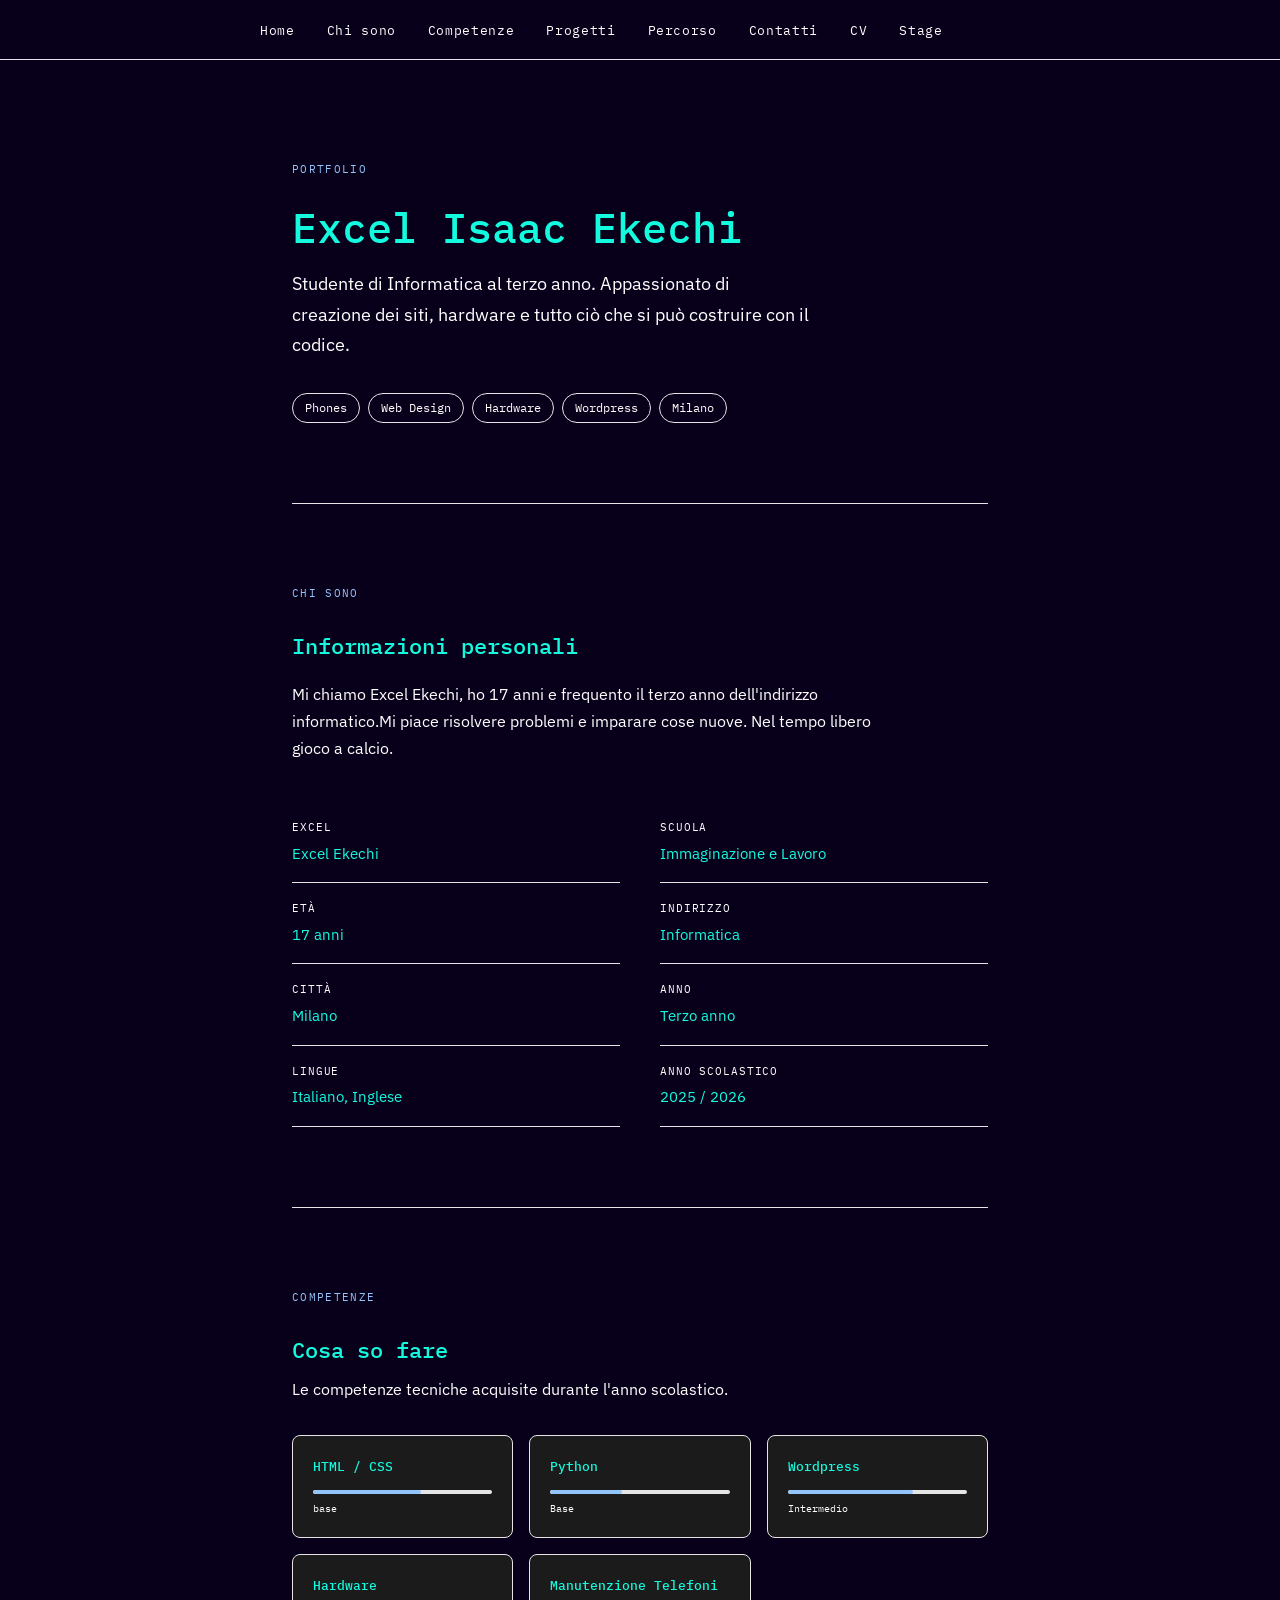
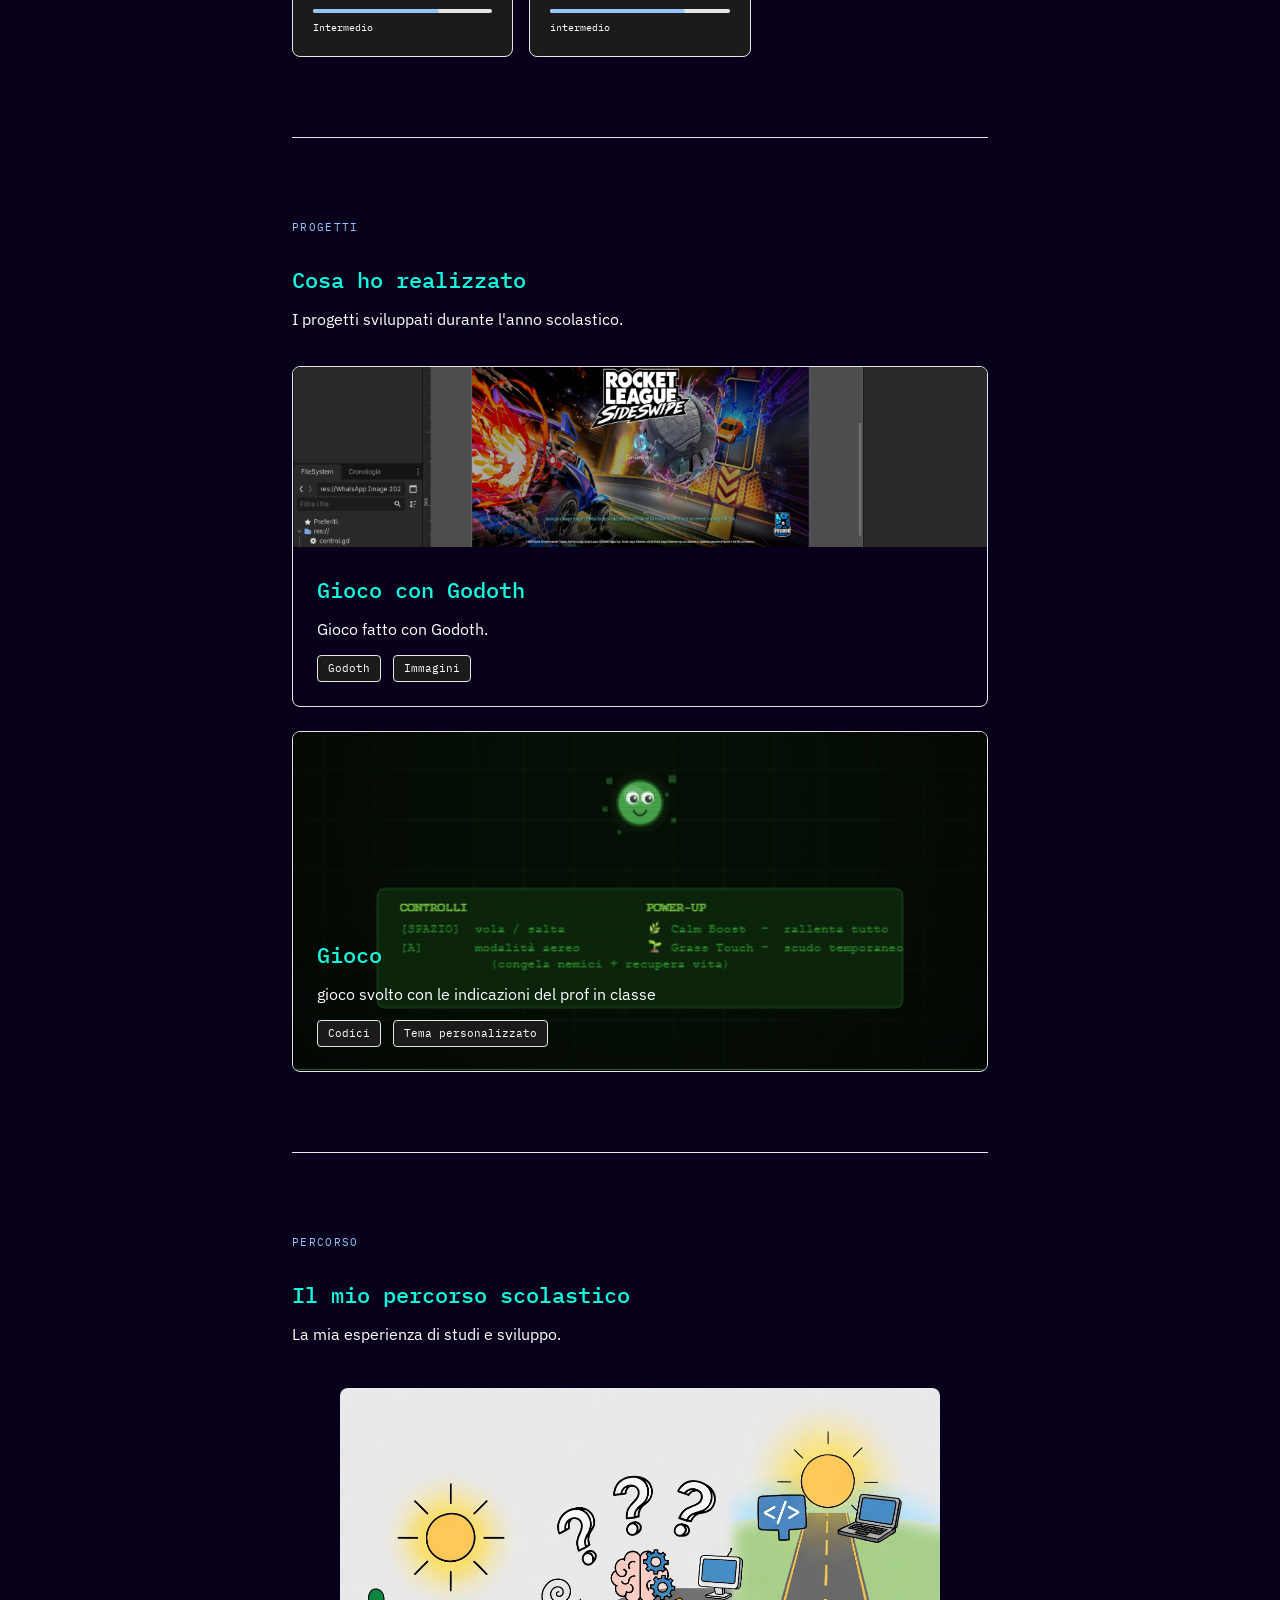
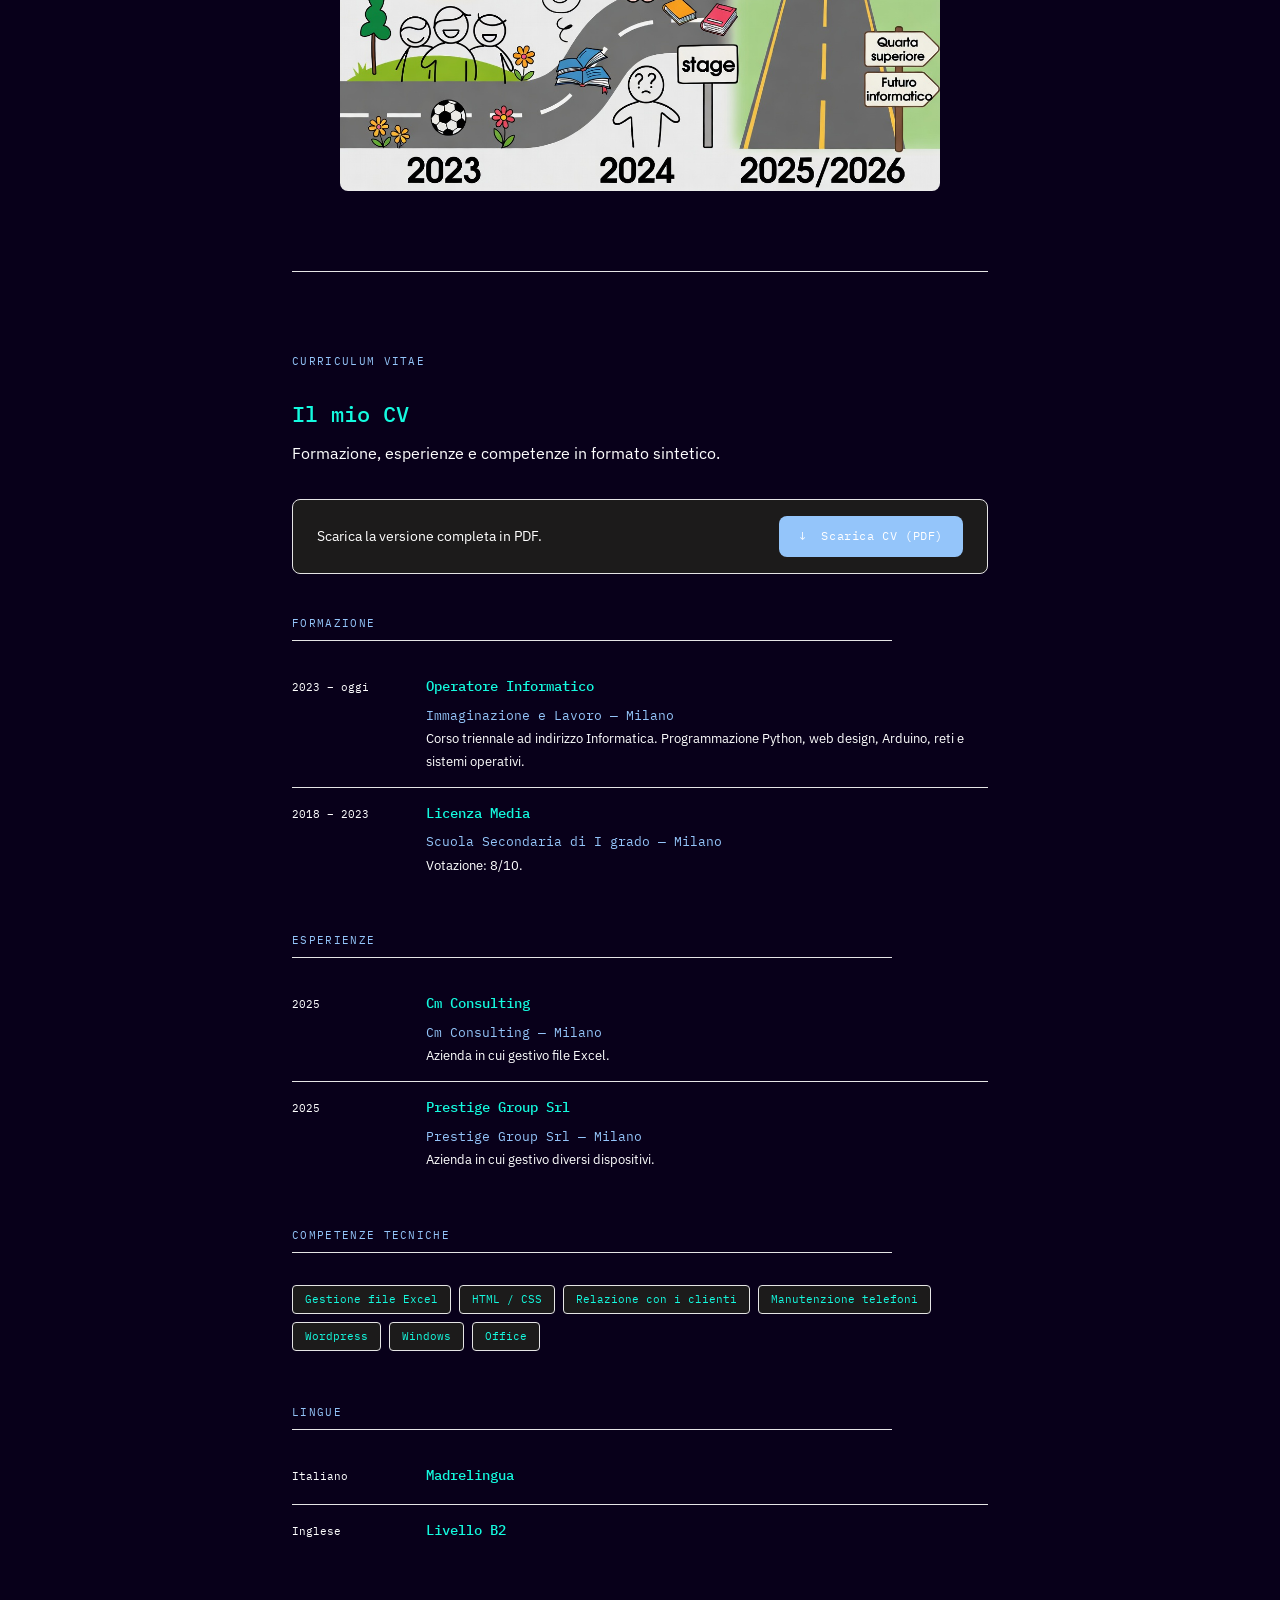
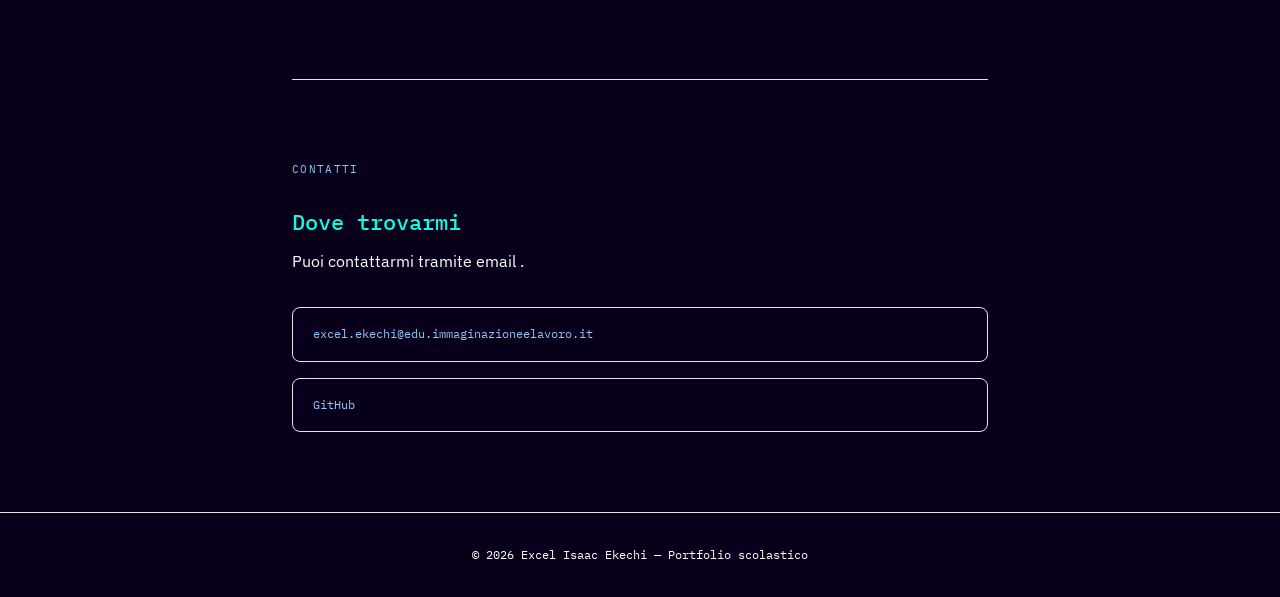
==== index.html @ 4c32dfd3 "." ====
<!DOCTYPE html>
<html lang="it">
<head>
  <meta charset="UTF-8" />
  <meta name="viewport" content="width=device-width, initial-scale=1.0"/>

  <!-- ✏️ MODIFICA: cambia il titolo con il tuo nome -->
  <title>Excel Isaac Ekechi — Portfolio</title>

  <link rel="preconnect" href="https://fonts.googleapis.com">
  <link href="https://fonts.googleapis.com/css2?family=IBM+Plex+Sans:wght@300;400;500&family=IBM+Plex+Mono:wght@400;500&display=swap" rel="stylesheet">
  <link rel="stylesheet" href="style.css">
</head>

<body>

  <!-- NAVIGAZIONE -->
  <nav>
    <ul>
      <!-- ✏️ puoi cambiare le voci del menu -->
      <li><a href="#hero">Home</a></li>
      <li><a href="#chi-sono">Chi sono</a></li>
      <li><a href="#competenze">Competenze</a></li>
      <li><a href="#progetti">Progetti</a></li>
      <li><a href="#percorso">Percorso</a></li>
      <li><a href="#contatti">Contatti</a></li>
      <li><a href="#cv">CV</a></li>
      <li><a href="./stage.html">Stage</a></li>
    </ul>
  </nav>

  <main>

    <!-- ==========================================
         HERO — presentazione iniziale
         ========================================== -->
    <section id="hero">
      <p class="etichetta">Portfolio</p>

      <!-- ✏️ MODIFICA: il tuo nome e cognome -->
      <h1>Excel Isaac Ekechi</h1>

      <!-- ✏️ MODIFICA: una frase breve su di te -->
      <p class="sottotitolo">
        Studente di Informatica al terzo anno. Appassionato di creazione dei siti,
        hardware e tutto ciò che si può costruire con il codice.
      </p>

      <!-- ✏️ MODIFICA: le parole chiave che ti descrivono -->
      <div class="tag-list">
        <span class="tag">Phones</span>
        <span class="tag">Web Design</span>
        <span class="tag">Hardware</span>
        <span class="tag">Wordpress</span>
        <span class="tag">Milano</span>
      </div>
    </section>

    <!-- ==========================================
         CHI SONO
         ========================================== -->
    <section id="chi-sono">
      <p class="etichetta">Chi sono</p>
      <h2>Informazioni personali</h2>

      <!-- ✏️ MODIFICA: scrivi qualcosa su di te -->
      <p style="margin-top: 16px;">
        Mi chiamo Excel Ekechi, ho 17 anni e frequento il terzo anno
        dell'indirizzo informatico.Mi piace risolvere problemi e 
        imparare cose nuove.
        Nel tempo libero gioco a calcio.
      </p>

      <div class="griglia-2col" style="margin-top: 40px;">
        <div>
          <!-- ✏️ MODIFICA: le tue informazioni -->
          <div class="info-riga">
            <span>Excel</span>
            <span>Excel Ekechi</span>
          </div>
          <div class="info-riga">
            <span>Età</span>
            <span>17 anni</span>
          </div>
          <div class="info-riga">
            <span>Città</span>
            <span>Milano</span>
          </div>
          <div class="info-riga">
            <span>Lingue</span>
            <span>Italiano, Inglese</span>
          </div>
        </div>
        <div>
          <div class="info-riga">
            <span>Scuola</span>
            <span>Immaginazione e Lavoro</span>
          </div>
          <div class="info-riga">
            <span>Indirizzo</span>
            <span>Informatica</span>
          </div>
          <div class="info-riga">
            <span>Anno</span>
            <span>Terzo anno</span>
          </div>
          <div class="info-riga">
            <span>Anno scolastico</span>
            <span>2025 / 2026</span>
          </div>
        </div>
      </div>
    </section>

    <!-- ==========================================
         COMPETENZE
         ========================================== -->
    <section id="competenze">
      <p class="etichetta">Competenze</p>
      <h2>Cosa so fare</h2>
      <p style="margin-top: 8px;">
        Le competenze tecniche acquisite durante l'anno scolastico.
      </p>

      <!-- ✏️ MODIFICA: le tue competenze e il livello (da 0% a 100%) -->
      <div class="competenze-griglia">

        <div class="competenza-card">
          <h3>HTML / CSS</h3>
          <div class="barra-contenitore">
            <div class="barra" style="width: 60%"></div>
          </div>
          <p class="livello-label">base</p>
        </div>

        <div class="competenza-card">
          <h3>Python</h3>
          <div class="barra-contenitore">
            <div class="barra" style="width: 40%"></div>
          </div>
          <p class="livello-label">Base</p>
        </div>

        <div class="competenza-card">
          <h3>Wordpress</h3>
          <div class="barra-contenitore">
            <div class="barra" style="width: 70%"></div>
          </div>
          <p class="livello-label">Intermedio</p>
        </div>

        <div class="competenza-card">
          <h3>Hardware</h3>
          <div class="barra-contenitore">
            <div class="barra" style="width: 70%"></div>
          </div>
          <p class="livello-label">Intermedio</p>
        </div>

        <div class="competenza-card">
          <h3>Manutenzione Telefoni</h3>
          <div class="barra-contenitore">
            <div class="barra" style="width: 75%"></div>
          </div>
          <p class="livello-label">intermedio</p>
        </div>

        <!-- ✏️ aggiungi altre competenze copiando il blocco sopra -->

      </div>
    </section>

    <!-- ==========================================
         PROGETTI
         ========================================== -->
    <section id="progetti">
      <p class="etichetta">Progetti</p>
      <h2>Cosa ho realizzato</h2>
      <p style="margin-top: 8px;">
        I progetti sviluppati durante l'anno scolastico.
      </p>

      <div class="progetti-lista">

        <!-- PROGETTO 1 — ✏️ MODIFICA con il tuo progetto -->
        <div class="progetto-card">
          <div class="progetto-immagine">
             
                 <img src="img/Screenshot 2026-05-05 091919.png" alt="Nome progetto" style="width:100%;height:100%;object-fit:cover;">
            
          
          </div>
          <div class="progetto-corpo">
            <h2>Gioco con Godoth</h2>
            <p style="margin-top: 8px;">
              Gioco fatto con Godoth.
            </p>
            <div class="progetto-meta">
              <!-- ✏️ aggiungi i linguaggi / strumenti usati -->
              <span class="badge">Godoth</span>
              <span class="badge">Immagini</span>
            </div>
            <!-- ✏️ se hai un link al progetto, inseriscilo qui -->
            <!-- <a href="#" class="progetto-link">→ Vedi il progetto</a> -->
          </div>
        </div>

        <!-- PROGETTO 2 — ✏️ MODIFICA con il tuo progetto -->
        <div class="progetto-card">
          <div class="progetto-immagine"><img src="Screenshot 2026-06-09 232648.png" alt="">
          
          
          </div>
          <div class="progetto-corpo">
            <h2>Gioco</h2>
            <p style="margin-top: 8px;">
              gioco svolto con le indicazioni del prof in classe
            </p>
            <div class="progetto-meta">
              <span class="badge">Codici</span>
              <span class="badge">Tema personalizzato</span>
            </div>
          </div>
        </div> 

        <!-- ✏️ copia un blocco qui sopra per aggiungere altri progetti -->

      </div>
    </section>

    <!-- ==========================================
         PERCORSO SCOLASTICO
         ========================================== -->
    <section id="percorso">
      <p class="etichetta">Percorso</p>
      <h2>Il mio percorso scolastico</h2>
      <p style="margin-top: 8px;">
        La mia esperienza di studi e sviluppo.
      </p>

      <div class="percorso-contenitore" style="margin-top: 40px;">
        <!-- ✏️ MODIFICA: inserisci qui l'immagine del tuo percorso -->
        <img src="gsbWp.jpg" alt="Percorso scolastico" style="width: 100%; max-width: 600px; border-radius: 8px; margin: 0 auto; display: block;">
      </div>
    </section>

    <!-- ==========================================
         CV
         ========================================== -->
    <section id="cv">
      <p class="etichetta">Curriculum Vitae</p>
      <h2>Il mio CV</h2>
      <p style="margin-top: 8px;">
        Formazione, esperienze e competenze in formato sintetico.
      </p>

      <!-- BOTTONE DOWNLOAD PDF -->
      <div class="cv-download-bar">
        <p>Scarica la versione completa in PDF.</p>
        <!-- ✏️ MODIFICA: sostituisci "cv.pdf" con il nome del tuo file PDF -->
        <a href="doc/Copia di EXCEL ISAAC EKECHI - CV (2).pdf" download="Excel Isaac Ekechi_CV.pdf" class="btn-scarica">
          ↓ &nbsp;Scarica CV (PDF)
        </a>
      </div>

      <!-- FORMAZIONE -->
      <div class="cv-blocco">
        <p class="cv-blocco-titolo">Formazione</p>

        <!-- ✏️ MODIFICA: il tuo percorso scolastico -->
        <div class="cv-riga">
          <span class="cv-periodo">2023 – oggi</span>
          <div class="cv-contenuto">
            <h3>Operatore Informatico</h3>
            <span class="cv-luogo">Immaginazione e Lavoro — Milano</span>
            <p>Corso triennale ad indirizzo Informatica. Programmazione Python,
               web design, Arduino, reti e sistemi operativi.</p>
          </div>
        </div>

        <div class="cv-riga">
          <span class="cv-periodo">2018 – 2023</span>
          <div class="cv-contenuto">
            <h3>Licenza Media</h3>
            <!-- ✏️ MODIFICA: la tua scuola media -->
            <span class="cv-luogo">Scuola Secondaria di I grado — Milano</span>
            <p>Votazione: 8/10.</p>
          </div>
        </div>

        <!-- ✏️ aggiungi altri blocchi copiando una cv-riga -->
      </div>

      <!-- ESPERIENZE -->
      <div class="cv-blocco">
        <p class="cv-blocco-titolo">Esperienze</p>

        <!-- ✏️ MODIFICA: aggiungi stage, lavori, volontariato, ecc. -->
        <div class="cv-riga">
          <span class="cv-periodo">2025</span>
          <div class="cv-contenuto">
            <h3>Cm Consulting</h3>
            <!-- ✏️ MODIFICA: azienda o contesto -->
            <span class="cv-luogo">Cm Consulting — Milano</span>
            <p>Azienda in cui gestivo file Excel.</p>
          </div>
        </div>

        <div class="cv-riga">
          <span class="cv-periodo">2025</span>
          <div class="cv-contenuto">
            <h3>Prestige Group Srl</h3>
            <!-- ✏️ MODIFICA: azienda o contesto -->
            <span class="cv-luogo">Prestige Group Srl — Milano</span>
            <p>Azienda in cui gestivo diversi dispositivi.</p>
          </div>
        </div>

        <!-- ✏️ se non hai esperienze lavorative ancora, puoi rimuovere
             questa sezione o usarla per progetti extrascolastici -->
      </div>

      <!-- COMPETENZE TECNICHE -->
      <div class="cv-blocco">
        <p class="cv-blocco-titolo">Competenze tecniche</p>
        <!-- ✏️ MODIFICA: le tue competenze -->
        <div class="cv-skill-lista">
          <span class="cv-skill">Gestione file Excel</span>
          <span class="cv-skill">HTML / CSS</span>
          <span class="cv-skill">Relazione con i clienti</span>
          <span class="cv-skill">Manutenzione telefoni</span>
          <span class="cv-skill">Wordpress</span>
          <span class="cv-skill">Windows</span>
          <span class="cv-skill">Office </span>
        </div>
      </div>

      <!-- LINGUE -->
      <div class="cv-blocco">
        <p class="cv-blocco-titolo">Lingue</p>

        <div class="cv-riga">
          <span class="cv-periodo">Italiano</span>
          <div class="cv-contenuto">
            <h3>Madrelingua</h3>
          </div>
        </div>

        <div class="cv-riga">
          <span class="cv-periodo">Inglese</span>
          <div class="cv-contenuto">
            <!-- ✏️ MODIFICA: il tuo livello -->
            <h3>Livello B2</h3>
          </div>
        </div>
      </div>

    </section>

    <!-- ==========================================
         CONTATTI
         ========================================== -->
    <section id="contatti">
      <p class="etichetta">Contatti</p>
      <h2>Dove trovarmi</h2>
      <p style="margin-top: 8px;">
        Puoi contattarmi tramite email .
      </p>

      <div class="contatti-lista">

        <!-- ✏️ MODIFICA: la tua email -->
        <a href="/cdn-cgi/l/email-protection#3b4f4e5a7b5e565a525715524f" class="contatto-riga">
          <span class="contatto-icona">excel.ekechi@edu.immaginazioneelavoro.it</span>
          <span><span class="__cf_email__" data-cfemail="5d29283c1d38303c3431733429"></span></span>
        </a>

        <!-- ✏️ MODIFICA: il tuo profilo GitHub (se ce l'hai) -->
        <a href="https://github.com/excelekechi-00" class="contatto-riga" target="_blank">
          <span class="contatto-icona">GitHub</span>
        
        </a>

        <!-- ✏️ aggiungi altri link (LinkedIn, ecc.) copiando il blocco sopra
             oppure cancella quelli che non usi -->

      </div>
    </section>

    

  </main>

    <footer>
    <!-- ✏️ MODIFICA: il tuo nome -->
    © 2026 Excel Isaac Ekechi — Portfolio scolastico
  </footer>

</body>
</html>
---- style.css ----
/* =============================================
   VARIABILI — modifica qui i colori del sito
   Cambiarle qui le cambia su TUTTE le pagine
   ============================================= */
:root {
  --colore-sfondo:     lch(1.16% 13.38 294.94);
  --colore-testo:      hsl(173, 96%, 53%);
  --colore-testo-muto: #ffffff;
  --colore-accento:    hsl(211, 91%, 78%);   /* ✏️ cambia questo colore con il tuo preferito */
  --colore-bordo:      #e5e5e5;
  --colore-card:       #1c1b1b;

  --font-titoli: 'IBM Plex Mono', monospace;
  --font-testo:  'IBM Plex Sans', sans-serif;

  --larghezza-max: 760px;
  --raggio:        8px;
}

/* =============================================
   RESET E BASE
   ============================================= */
*, *::before, *::after {
  box-sizing: border-box;
  margin: 0;
  padding: 0;
}

html {
  scroll-behavior: smooth;
}

body {
  background-color: var(--colore-sfondo);
  color: var(--colore-testo);
  font-family: var(--font-testo);
  font-size: 16px;
  line-height: 1.7;
}

/* =============================================
   NAVIGAZIONE
   ============================================= */
nav {
  position: sticky;
  top: 0;
  background-color: var(--colore-sfondo);
  border-bottom: 1px solid var(--colore-bordo);
  z-index: 100;
  padding: 0 32px;
}

nav ul {
  list-style: none;
  display: flex;
  gap: 32px;
  max-width: var(--larghezza-max);
  margin: 0 auto;
  padding: 16px 0;
}

nav a {
  text-decoration: none;
  color: var(--colore-testo-muto);
  font-size: 13px;
  font-family: var(--font-titoli);
  letter-spacing: 0.05em;
  transition: color 0.2s;
}

nav a:hover,
nav a.attivo {
  color: var(--colore-accento);
}

/* =============================================
   LAYOUT PRINCIPALE
   ============================================= */
main {
  max-width: var(--larghezza-max);
  margin: 0 auto;
  padding: 0 32px;
}

section {
  padding: 80px 0;
  border-bottom: 1px solid var(--colore-bordo);
}

section:last-child {
  border-bottom: none;
}

/* =============================================
   TIPOGRAFIA
   ============================================= */
.etichetta {
  font-family: var(--font-titoli);
  font-size: 11px;
  letter-spacing: 0.12em;
  text-transform: uppercase;
  color: var(--colore-accento);
  margin-bottom: 24px;
}

h1 {
  font-family: var(--font-titoli);
  font-size: clamp(28px, 5vw, 42px);
  font-weight: 500;
  line-height: 1.2;
  margin-bottom: 16px;
}

/* h1 nella pagina stage è leggermente più piccolo */
.pagina-stage h1 {
  font-size: clamp(24px, 4vw, 36px);
}

h2 {
  font-family: var(--font-titoli);
  font-size: 22px;
  font-weight: 500;
  margin-bottom: 8px;
}

h3 {
  font-family: var(--font-titoli);
  font-size: 15px;
  font-weight: 500;
  margin-bottom: 6px;
}

p {
  color: var(--colore-testo-muto);
  max-width: 600px;
}

a {
  color: var(--colore-accento);
}

/* =============================================
   SEZIONE HERO (intestazione — solo index)
   ============================================= */
#hero {
  padding: 100px 0 80px;
}

#hero .sottotitolo {
  font-size: 18px;
  color: var(--colore-testo-muto);
  margin-bottom: 32px;
  max-width: 520px;
}

.tag-list {
  display: flex;
  flex-wrap: wrap;
  gap: 8px;
  margin-top: 24px;
}

.tag {
  font-family: var(--font-titoli);
  font-size: 12px;
  padding: 4px 12px;
  border: 1px solid var(--colore-bordo);
  border-radius: 100px;
  color: var(--colore-testo-muto);
}

/* =============================================
   SEZIONE CHI SONO — griglia 2 colonne
   ============================================= */
.griglia-2col {
  display: grid;
  grid-template-columns: 1fr 1fr;
  gap: 40px;
  margin-top: 32px;
}

.info-riga {
  display: flex;
  flex-direction: column;
  gap: 4px;
  padding: 16px 0;
  border-bottom: 1px solid var(--colore-bordo);
}

.info-riga span:first-child {
  font-family: var(--font-titoli);
  font-size: 11px;
  text-transform: uppercase;
  letter-spacing: 0.08em;
  color: var(--colore-testo-muto);
}

.info-riga span:last-child {
  font-size: 15px;
  color: var(--colore-testo);
}

/* =============================================
   SEZIONE COMPETENZE
   ============================================= */
.competenze-griglia {
  display: grid;
  grid-template-columns: repeat(auto-fill, minmax(200px, 1fr));
  gap: 16px;
  margin-top: 32px;
}

.competenza-card {
  background: var(--colore-card);
  border: 1px solid var(--colore-bordo);
  border-radius: var(--raggio);
  padding: 20px;
}

.competenza-card h3 {
  font-size: 13px;
  margin-bottom: 12px;
  color: var(--colore-testo);
}

.barra-contenitore {
  background: var(--colore-bordo);
  border-radius: 4px;
  height: 4px;
  overflow: hidden;
}

.barra {
  height: 100%;
  background: var(--colore-accento);
  border-radius: 4px;
}

.livello-label {
  font-family: var(--font-titoli);
  font-size: 10px;
  color: var(--colore-testo-muto);
  margin-top: 6px;
}

/* =============================================
   SEZIONE PROGETTI
   ============================================= */
.progetti-lista {
  display: flex;
  flex-direction: column;
  gap: 24px;
  margin-top: 32px;
}

.progetto-card {
  border: 1px solid var(--colore-bordo);
  border-radius: var(--raggio);
  overflow: hidden;
  transition: border-color 0.2s;
}

.progetto-card:hover {
  border-color: var(--colore-accento);
}

.progetto-immagine {
  width: 100%;
  height: 180px;
  background: var(--colore-card);
  display: flex;
  align-items: center;
  justify-content: center;
  font-family: var(--font-titoli);
  font-size: 12px;
  color: var(--colore-testo-muto);
  /* ✏️ puoi sostituire il colore di sfondo con un'immagine:
     background: url('immagine-progetto.jpg') center/cover; */
}

.progetto-corpo {
  padding: 24px;
}

.progetto-meta {
  display: flex;
  gap: 12px;
  margin-top: 12px;
  flex-wrap: wrap;
}

.badge {
  font-family: var(--font-titoli);
  font-size: 11px;
  padding: 3px 10px;
  border-radius: 4px;
  background: var(--colore-card);
  border: 1px solid var(--colore-bordo);
  color: var(--colore-testo-muto);
}

.progetto-link {
  display: inline-block;
  margin-top: 16px;
  font-family: var(--font-titoli);
  font-size: 12px;
  color: var(--colore-accento);
  text-decoration: none;
}

.progetto-link:hover {
  text-decoration: underline;
}

/* =============================================
   SEZIONE PERCORSO — timeline
   ============================================= */
.timeline {
  margin-top: 32px;
  display: flex;
  flex-direction: column;
  gap: 0;
}

.timeline-item {
  display: grid;
  grid-template-columns: 100px 1fr;
  gap: 24px;
  padding-bottom: 32px;
  position: relative;
}

.timeline-item::before {
  content: '';
  position: absolute;
  left: 91px;
  top: 6px;
  bottom: 0;
  width: 1px;
  background: var(--colore-bordo);
}

.timeline-item:last-child::before {
  display: none;
}

.timeline-anno {
  font-family: var(--font-titoli);
  font-size: 12px;
  color: var(--colore-testo-muto);
  padding-top: 2px;
  text-align: right;
}

.timeline-contenuto {
  padding-left: 20px;
  position: relative;
}

.timeline-contenuto::before {
  content: '';
  position: absolute;
  left: -4px;
  top: 7px;
  width: 8px;
  height: 8px;
  border-radius: 50%;
  background: var(--colore-accento);
}

/* =============================================
   SEZIONE CONTATTI
   ============================================= */
.contatti-lista {
  margin-top: 32px;
  display: flex;
  flex-direction: column;
  gap: 16px;
}

.contatto-riga {
  display: flex;
  align-items: center;
  gap: 16px;
  padding: 16px 20px;
  border: 1px solid var(--colore-bordo);
  border-radius: var(--raggio);
  text-decoration: none;
  color: var(--colore-testo);
  transition: border-color 0.2s, background 0.2s;
}

.contatto-riga:hover {
  border-color: var(--colore-accento);
  background: var(--colore-card);
}

.contatto-icona {
  font-family: var(--font-titoli);
  font-size: 12px;
  color: var(--colore-accento);
  min-width: 80px;
}

/* =============================================
   SEZIONE CV
   ============================================= */
.cv-download-bar {
  display: flex;
  align-items: center;
  justify-content: space-between;
  background: var(--colore-card);
  border: 1px solid var(--colore-bordo);
  border-radius: var(--raggio);
  padding: 16px 24px;
  margin-top: 32px;
  margin-bottom: 40px;
  flex-wrap: wrap;
  gap: 12px;
}

.cv-download-bar p {
  font-size: 14px;
  max-width: none;
}

.btn-scarica {
  display: inline-flex;
  align-items: center;
  gap: 8px;
  background: var(--colore-accento);
  color: #fff;
  text-decoration: none;
  font-family: var(--font-titoli);
  font-size: 12px;
  letter-spacing: 0.05em;
  padding: 10px 20px;
  border-radius: var(--raggio);
  transition: opacity 0.2s;
  white-space: nowrap;
}

.btn-scarica:hover {
  opacity: 0.85;
  color: #fff;
}

.cv-blocco {
  margin-bottom: 40px;
}

.cv-blocco-titolo {
  font-family: var(--font-titoli);
  font-size: 11px;
  letter-spacing: 0.12em;
  text-transform: uppercase;
  color: var(--colore-accento);
  border-bottom: 1px solid var(--colore-bordo);
  padding-bottom: 8px;
  margin-bottom: 20px;
}

.cv-riga {
  display: grid;
  grid-template-columns: 110px 1fr;
  gap: 16px 24px;
  padding: 14px 0;
  border-bottom: 1px solid var(--colore-bordo);
  align-items: start;
}

.cv-riga:last-child {
  border-bottom: none;
}

.cv-periodo {
  font-family: var(--font-titoli);
  font-size: 11px;
  color: var(--colore-testo-muto);
  padding-top: 3px;
}

.cv-contenuto h3 {
  font-size: 14px;
  font-weight: 500;
  margin-bottom: 2px;
  color: var(--colore-testo);
}

.cv-contenuto .cv-luogo {
  font-size: 13px;
  color: var(--colore-accento);
  font-family: var(--font-titoli);
  margin-bottom: 4px;
}

.cv-contenuto p {
  font-size: 13px;
  color: var(--colore-testo-muto);
  max-width: none;
  margin: 0;
}

.cv-skill-lista {
  display: flex;
  flex-wrap: wrap;
  gap: 8px;
  padding: 12px 0;
}

.cv-skill {
  font-family: var(--font-titoli);
  font-size: 11px;
  padding: 4px 12px;
  border-radius: 4px;
  background: var(--colore-card);
  border: 1px solid var(--colore-bordo);
  color: var(--colore-testo);
}

/* =============================================
   PAGINA STAGE — componenti specifici
   ============================================= */

/* Intestazione pagina stage */
#intro {
  padding: 80px 0 60px;
}

#intro p {
  margin-top: 12px;
  max-width: 520px;
}

/* Numerazione stage (cerchio colorato) */
.numero-stage {
  display: inline-flex;
  align-items: center;
  justify-content: center;
  width: 32px;
  height: 32px;
  border-radius: 50%;
  background: var(--colore-accento);
  color: #fff;
  font-family: var(--font-titoli);
  font-size: 14px;
  font-weight: 500;
  margin-bottom: 24px;
}

/* Scheda azienda */
.scheda-azienda {
  border: 1px solid var(--colore-bordo);
  border-radius: var(--raggio);
  overflow: hidden;
  margin-bottom: 40px;
}

.scheda-header {
  background: var(--colore-card);
  border-bottom: 1px solid var(--colore-bordo);
  padding: 20px 24px;
  display: flex;
  align-items: flex-start;
  justify-content: space-between;
  gap: 16px;
  flex-wrap: wrap;
}

.scheda-header h2 {
  font-size: 18px;
  margin-bottom: 0;
}

.scheda-header .settore-badge {
  font-family: var(--font-titoli);
  font-size: 11px;
  padding: 4px 12px;
  border: 1px solid var(--colore-bordo);
  border-radius: 100px;
  color: var(--colore-testo-muto);
  background: var(--colore-sfondo);
  white-space: nowrap;
}

.scheda-corpo {
  padding: 0;
}

.scheda-riga {
  display: grid;
  grid-template-columns: 160px 1fr;
  border-bottom: 1px solid var(--colore-bordo);
}

.scheda-riga:last-child {
  border-bottom: none;
}

.scheda-label {
  font-family: var(--font-titoli);
  font-size: 11px;
  text-transform: uppercase;
  letter-spacing: 0.08em;
  color: var(--colore-testo-muto);
  padding: 16px 24px;
  background: var(--colore-card);
  border-right: 1px solid var(--colore-bordo);
  display: flex;
  align-items: flex-start;
}

.scheda-valore {
  padding: 14px 24px;
  font-size: 15px;
  color: var(--colore-testo);
}

/* Lista attività dentro la scheda */
.attivita-lista {
  list-style: none;
  display: flex;
  flex-direction: column;
  gap: 6px;
  padding: 14px 24px;
}

.attivita-lista li {
  font-size: 15px;
  color: var(--colore-testo);
  display: flex;
  gap: 10px;
  align-items: flex-start;
}

.attivita-lista li::before {
  content: '—';
  color: var(--colore-accento);
  font-family: var(--font-titoli);
  flex-shrink: 0;
  margin-top: 1px;
}

/* Relazione */
.relazione-contenitore {
  margin-top: 8px;
}

.relazione-contenitore h3 {
  font-size: 13px;
  font-weight: 500;
  text-transform: uppercase;
  letter-spacing: 0.08em;
  color: var(--colore-testo-muto);
  margin-bottom: 16px;
}

.relazione-testo {
  display: flex;
  flex-direction: column;
  gap: 16px;
}

.relazione-paragrafo {
  border-left: 3px solid var(--colore-bordo);
  padding-left: 20px;
}

.relazione-paragrafo .para-titolo {
  font-family: var(--font-titoli);
  font-size: 12px;
  text-transform: uppercase;
  letter-spacing: 0.08em;
  color: var(--colore-accento);
  margin-bottom: 6px;
}

.relazione-paragrafo p {
  font-size: 15px;
  line-height: 1.75;
  /* ✏️ il testo della relazione va qui */
}

/* =============================================
   FOOTER
   ============================================= */
footer {
  border-top: 1px solid var(--colore-bordo);
  padding: 32px;
  text-align: center;
  font-family: var(--font-titoli);
  font-size: 12px;
  color: var(--colore-testo-muto);
}

/* =============================================
   RESPONSIVE (schermi piccoli)
   ============================================= */
@media (max-width: 600px) {
  main  { padding: 0 20px; }
  nav   { padding: 0 20px; }

  /* index */
  .griglia-2col      { grid-template-columns: 1fr; }
  .timeline-item     { grid-template-columns: 70px 1fr; }
  .cv-riga           { grid-template-columns: 1fr; gap: 4px; }
  .cv-periodo        { padding-top: 0; }
  .cv-download-bar   { flex-direction: column; align-items: flex-start; }

  /* stage */
  .scheda-riga       { grid-template-columns: 1fr; }
  .scheda-label      { border-right: none; border-bottom: 1px solid var(--colore-bordo); }
  .scheda-header     { flex-direction: column; gap: 8px; }
}
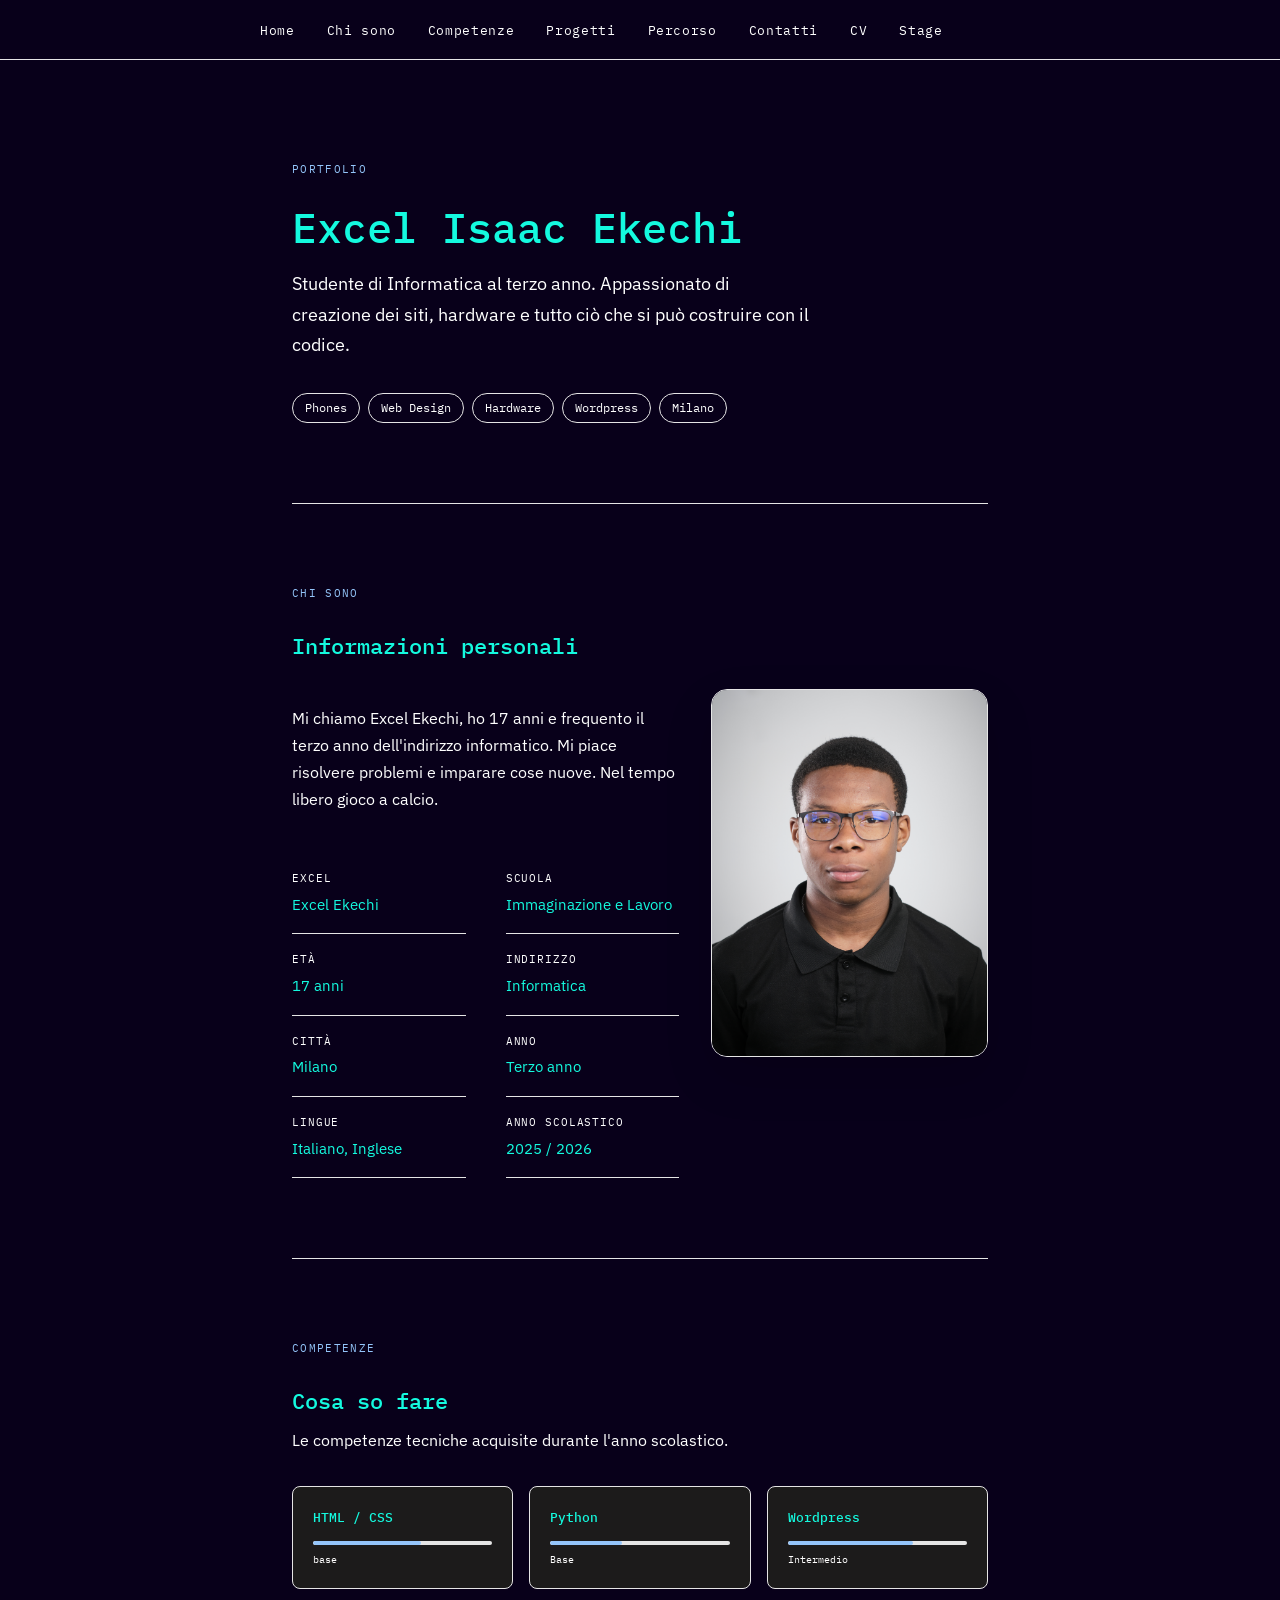
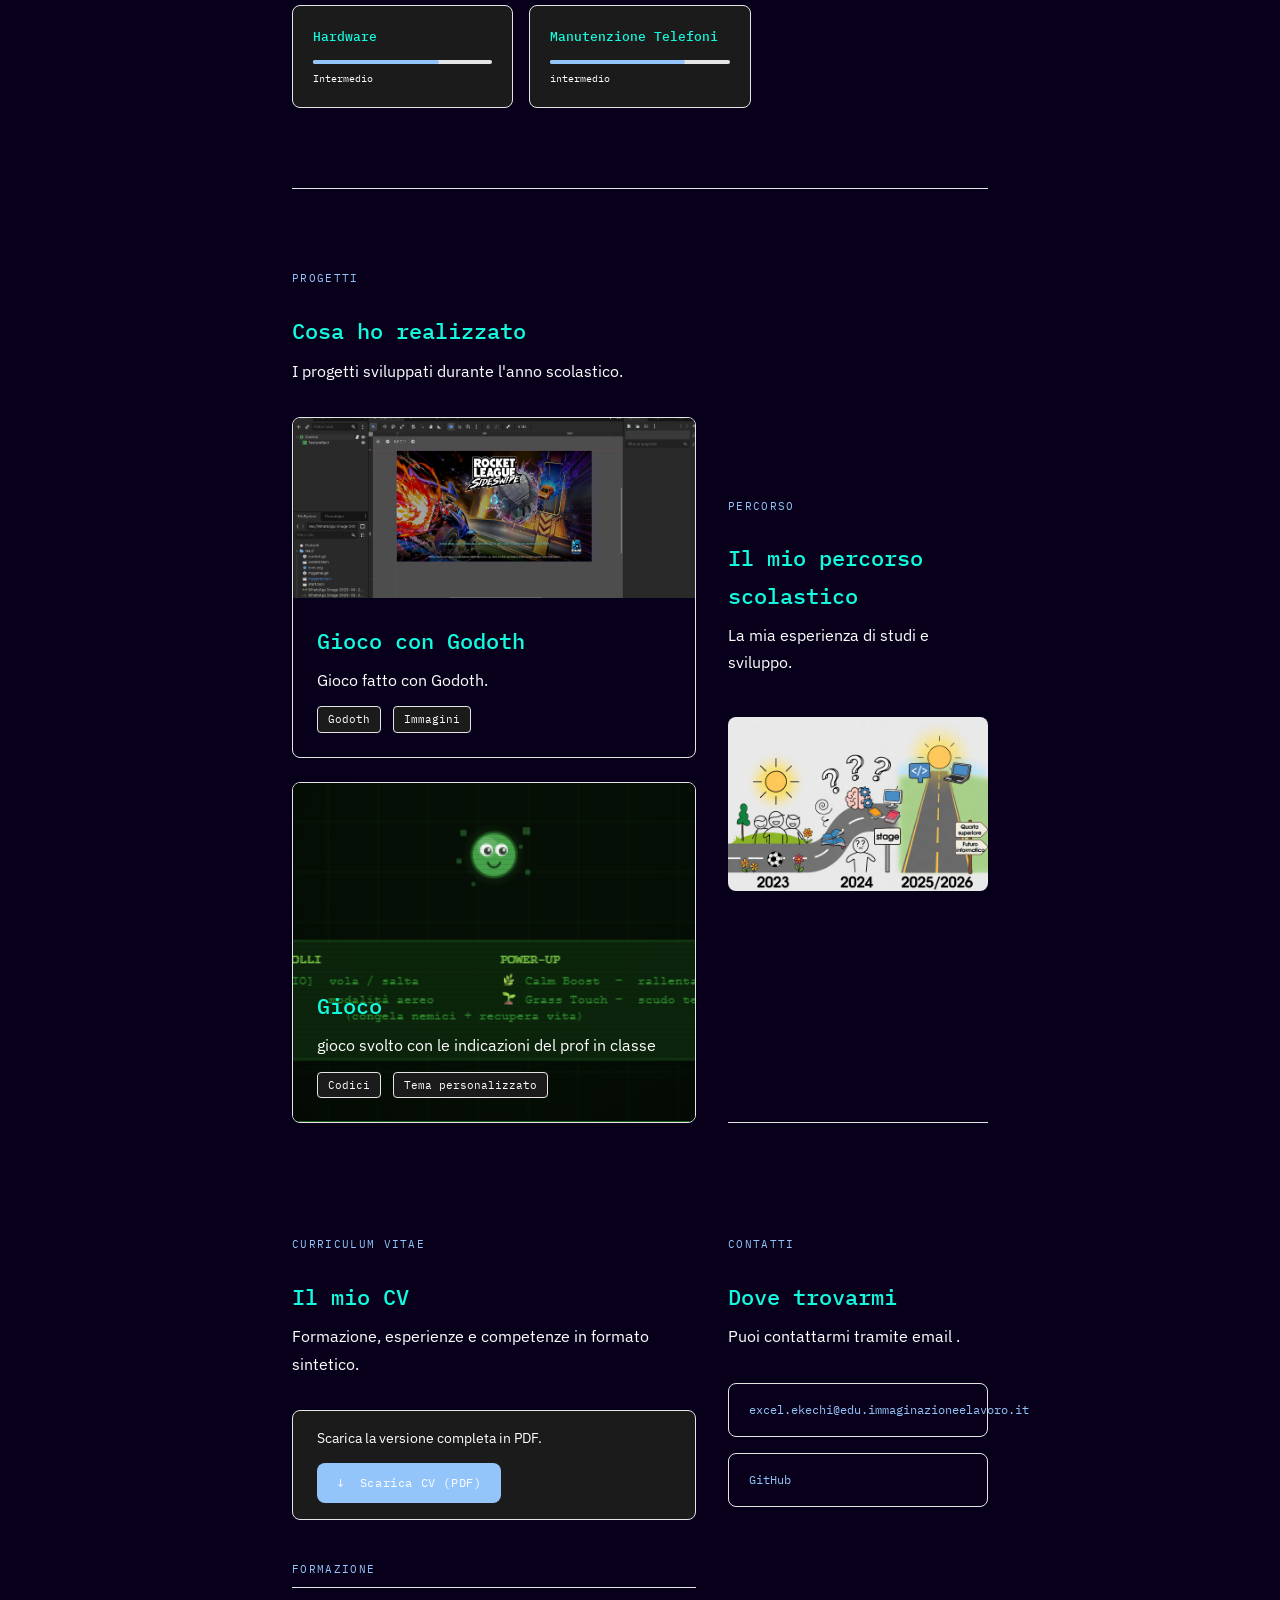
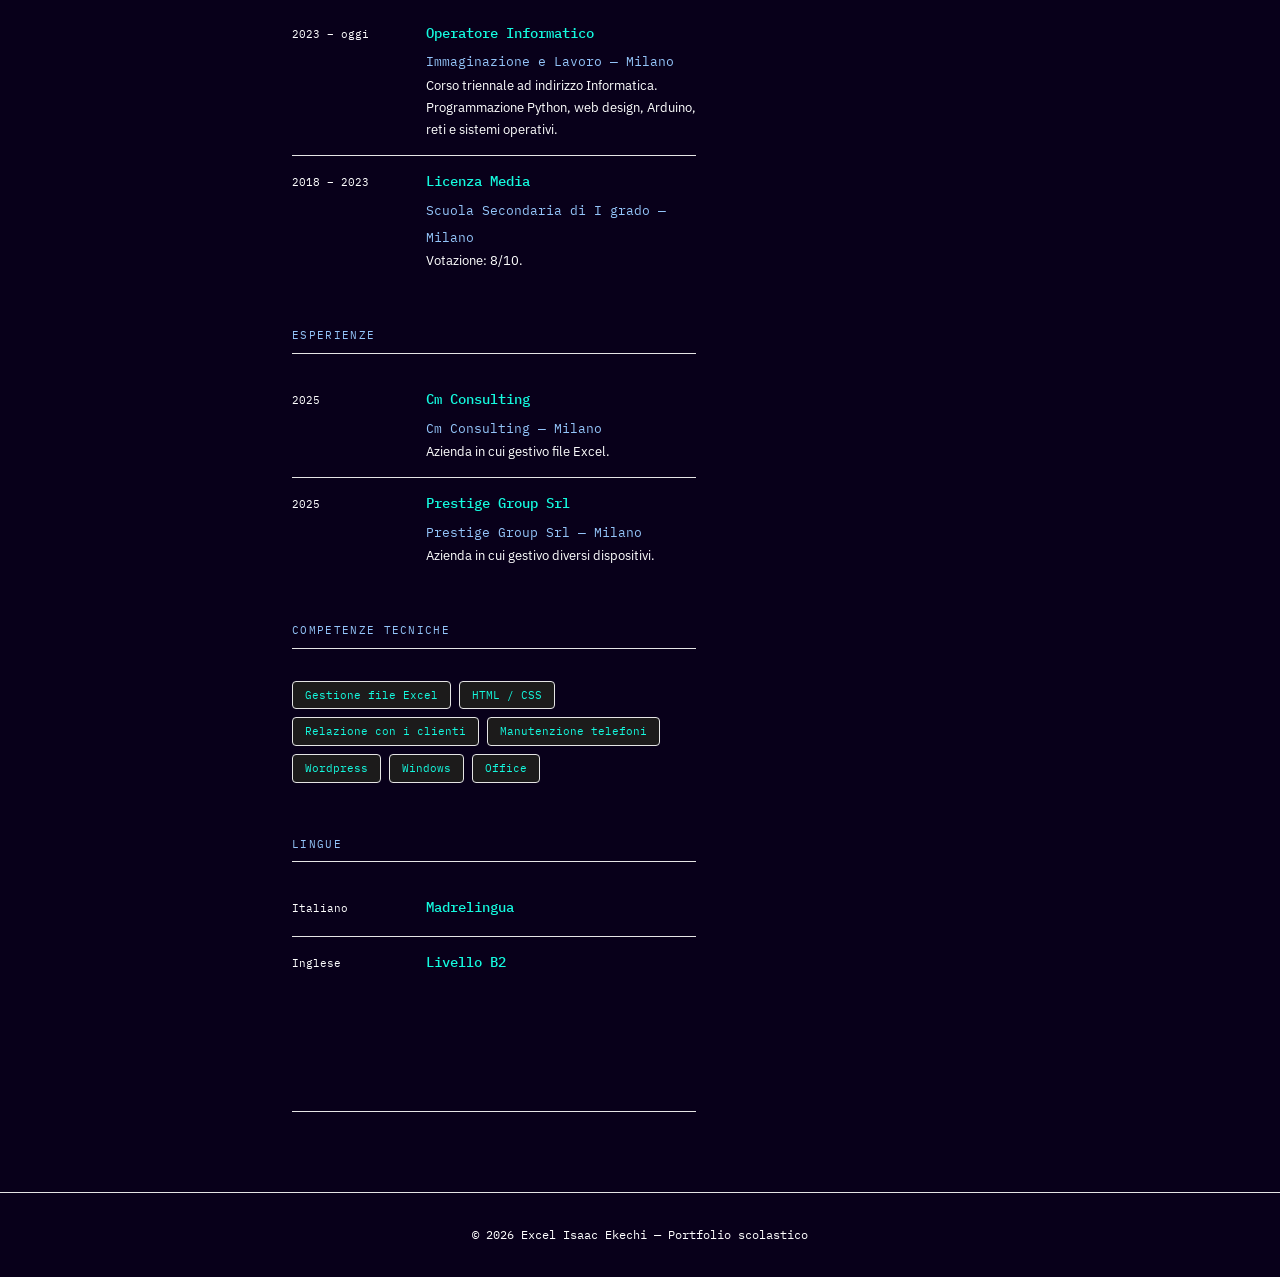
==== commit d7d8f4e3: "j" ====
--- a/index.html
+++ b/index.html
@@ -63,52 +63,59 @@
       <p class="etichetta">Chi sono</p>
       <h2>Informazioni personali</h2>
 
-      <!-- ✏️ MODIFICA: scrivi qualcosa su di te -->
-      <p style="margin-top: 16px;">
-        Mi chiamo Excel Ekechi, ho 17 anni e frequento il terzo anno
-        dell'indirizzo informatico.Mi piace risolvere problemi e 
-        imparare cose nuove.
-        Nel tempo libero gioco a calcio.
-      </p>
-
-      <div class="griglia-2col" style="margin-top: 40px;">
+      <div class="chi-sono-contenuto">
         <div>
-          <!-- ✏️ MODIFICA: le tue informazioni -->
-          <div class="info-riga">
-            <span>Excel</span>
-            <span>Excel Ekechi</span>
-          </div>
-          <div class="info-riga">
-            <span>Età</span>
-            <span>17 anni</span>
-          </div>
-          <div class="info-riga">
-            <span>Città</span>
-            <span>Milano</span>
-          </div>
-          <div class="info-riga">
-            <span>Lingue</span>
-            <span>Italiano, Inglese</span>
-          </div>
-        </div>
-        <div>
-          <div class="info-riga">
-            <span>Scuola</span>
-            <span>Immaginazione e Lavoro</span>
-          </div>
-          <div class="info-riga">
-            <span>Indirizzo</span>
-            <span>Informatica</span>
-          </div>
-          <div class="info-riga">
-            <span>Anno</span>
-            <span>Terzo anno</span>
-          </div>
-          <div class="info-riga">
-            <span>Anno scolastico</span>
-            <span>2025 / 2026</span>
-          </div>
-        </div>
+          <!-- ✏️ MODIFICA: scrivi qualcosa su di te -->
+          <p style="margin-top: 16px;">
+            Mi chiamo Excel Ekechi, ho 17 anni e frequento il terzo anno
+            dell'indirizzo informatico. Mi piace risolvere problemi e
+            imparare cose nuove. Nel tempo libero gioco a calcio.
+          </p>
+
+          <div class="griglia-2col" style="margin-top: 40px;">
+            <div>
+              <!-- ✏️ MODIFICA: le tue informazioni -->
+              <div class="info-riga">
+                <span>Excel</span>
+                <span>Excel Ekechi</span>
+              </div>
+              <div class="info-riga">
+                <span>Età</span>
+                <span>17 anni</span>
+              </div>
+              <div class="info-riga">
+                <span>Città</span>
+                <span>Milano</span>
+              </div>
+              <div class="info-riga">
+                <span>Lingue</span>
+                <span>Italiano, Inglese</span>
+              </div>
+            </div>
+            <div>
+              <div class="info-riga">
+                <span>Scuola</span>
+                <span>Immaginazione e Lavoro</span>
+              </div>
+              <div class="info-riga">
+                <span>Indirizzo</span>
+                <span>Informatica</span>
+              </div>
+              <div class="info-riga">
+                <span>Anno</span>
+                <span>Terzo anno</span>
+              </div>
+              <div class="info-riga">
+                <span>Anno scolastico</span>
+                <span>2025 / 2026</span>
+              </div>
+            </div>
+          </div>
+        </div>
+
+        <aside class="chi-sono-foto-card">
+          <img src="2026 04 21 Ritratti0440.jpg" alt="Foto personale">
+        </aside>
       </div>
     </section>
 
@@ -180,53 +187,53 @@
         I progetti sviluppati durante l'anno scolastico.
       </p>
 
-      <div class="progetti-lista">
-
-        <!-- PROGETTO 1 — ✏️ MODIFICA con il tuo progetto -->
-        <div class="progetto-card">
-          <div class="progetto-immagine">
-             
-                 <img src="img/Screenshot 2026-05-05 091919.png" alt="Nome progetto" style="width:100%;height:100%;object-fit:cover;">
+      <div class="progetti-container">
+        <div class="progetti-lista">
+
+          <!-- PROGETTO 1 — ✏️ MODIFICA con il tuo progetto -->
+          <div class="progetto-card">
+            <div class="progetto-immagine">
+               
+                   <img src="img/Screenshot 2026-05-05 091919.png" alt="Nome progetto" style="width:100%;height:100%;object-fit:cover;">
+              
             
-          
-          </div>
-          <div class="progetto-corpo">
-            <h2>Gioco con Godoth</h2>
-            <p style="margin-top: 8px;">
-              Gioco fatto con Godoth.
-            </p>
-            <div class="progetto-meta">
-              <!-- ✏️ aggiungi i linguaggi / strumenti usati -->
-              <span class="badge">Godoth</span>
-              <span class="badge">Immagini</span>
-            </div>
-            <!-- ✏️ se hai un link al progetto, inseriscilo qui -->
-            <!-- <a href="#" class="progetto-link">→ Vedi il progetto</a> -->
-          </div>
-        </div>
-
-        <!-- PROGETTO 2 — ✏️ MODIFICA con il tuo progetto -->
-        <div class="progetto-card">
-          <div class="progetto-immagine"><img src="Screenshot 2026-06-09 232648.png" alt="">
-          
-          
-          </div>
-          <div class="progetto-corpo">
-            <h2>Gioco</h2>
-            <p style="margin-top: 8px;">
-              gioco svolto con le indicazioni del prof in classe
-            </p>
-            <div class="progetto-meta">
-              <span class="badge">Codici</span>
-              <span class="badge">Tema personalizzato</span>
-            </div>
-          </div>
-        </div> 
-
-        <!-- ✏️ copia un blocco qui sopra per aggiungere altri progetti -->
-
-      </div>
-    </section>
+            </div>
+            <div class="progetto-corpo">
+              <h2>Gioco con Godoth</h2>
+              <p style="margin-top: 8px;">
+                Gioco fatto con Godoth.
+              </p>
+              <div class="progetto-meta">
+                <!-- ✏️ aggiungi i linguaggi / strumenti usati -->
+                <span class="badge">Godoth</span>
+                <span class="badge">Immagini</span>
+              </div>
+              <!-- ✏️ se hai un link al progetto, inseriscilo qui -->
+              <!-- <a href="#" class="progetto-link">→ Vedi il progetto</a> -->
+            </div>
+          </div>
+
+          <!-- PROGETTO 2 — ✏️ MODIFICA con il tuo progetto -->
+          <div class="progetto-card">
+            <div class="progetto-immagine"><img src="Screenshot 2026-06-09 232648.png" alt="">
+            
+            
+            </div>
+            <div class="progetto-corpo">
+              <h2>Gioco</h2>
+              <p style="margin-top: 8px;">
+                gioco svolto con le indicazioni del prof in classe
+              </p>
+              <div class="progetto-meta">
+                <span class="badge">Codici</span>
+                <span class="badge">Tema personalizzato</span>
+              </div>
+            </div>
+          </div> 
+
+          <!-- ✏️ copia un blocco qui sopra per aggiungere altri progetti -->
+
+        </div>
 
     <!-- ==========================================
          PERCORSO SCOLASTICO
--- a/style.css
+++ b/style.css
@@ -179,6 +179,29 @@
   margin-top: 32px;
 }
 
+.chi-sono-contenuto {
+  display: grid;
+  grid-template-columns: minmax(0, 1.4fr) minmax(220px, 1fr);
+  gap: 32px;
+  margin-top: 24px;
+  align-items: start;
+}
+
+.chi-sono-foto-card {
+  display: flex;
+  justify-content: center;
+  align-items: center;
+}
+
+.chi-sono-foto-card img {
+  width: 100%;
+  height: auto;
+  max-width: 320px;
+  border-radius: 16px;
+  border: 1px solid var(--colore-bordo);
+  box-shadow: 0 20px 50px rgba(0,0,0,0.12);
+}
+
 .info-riga {
   display: flex;
   flex-direction: column;
@@ -246,11 +269,46 @@
 /* =============================================
    SEZIONE PROGETTI
    ============================================= */
+.progetti-container {
+  display: grid;
+  grid-template-columns: minmax(0, 1.8fr) minmax(260px, 1fr);
+  gap: 32px;
+  margin-top: 32px;
+}
+
 .progetti-lista {
   display: flex;
   flex-direction: column;
   gap: 24px;
-  margin-top: 32px;
+}
+
+.progetto-foto-card {
+  border: 1px solid var(--colore-bordo);
+  border-radius: var(--raggio);
+  padding: 24px;
+  background-color: var(--colore-card);
+  color: var(--colore-testo-muto);
+}
+
+.progetto-foto-card h3 {
+  margin-top: 12px;
+  font-size: 20px;
+  color: var(--colore-testo);
+}
+
+.progetto-foto-card img {
+  width: 100%;
+  height: auto;
+  border-radius: 8px;
+  margin-top: 18px;
+  display: block;
+}
+
+@media (max-width: 900px) {
+  .progetti-container,
+  .chi-sono-contenuto {
+    grid-template-columns: 1fr;
+  }
 }
 
 .progetto-card {
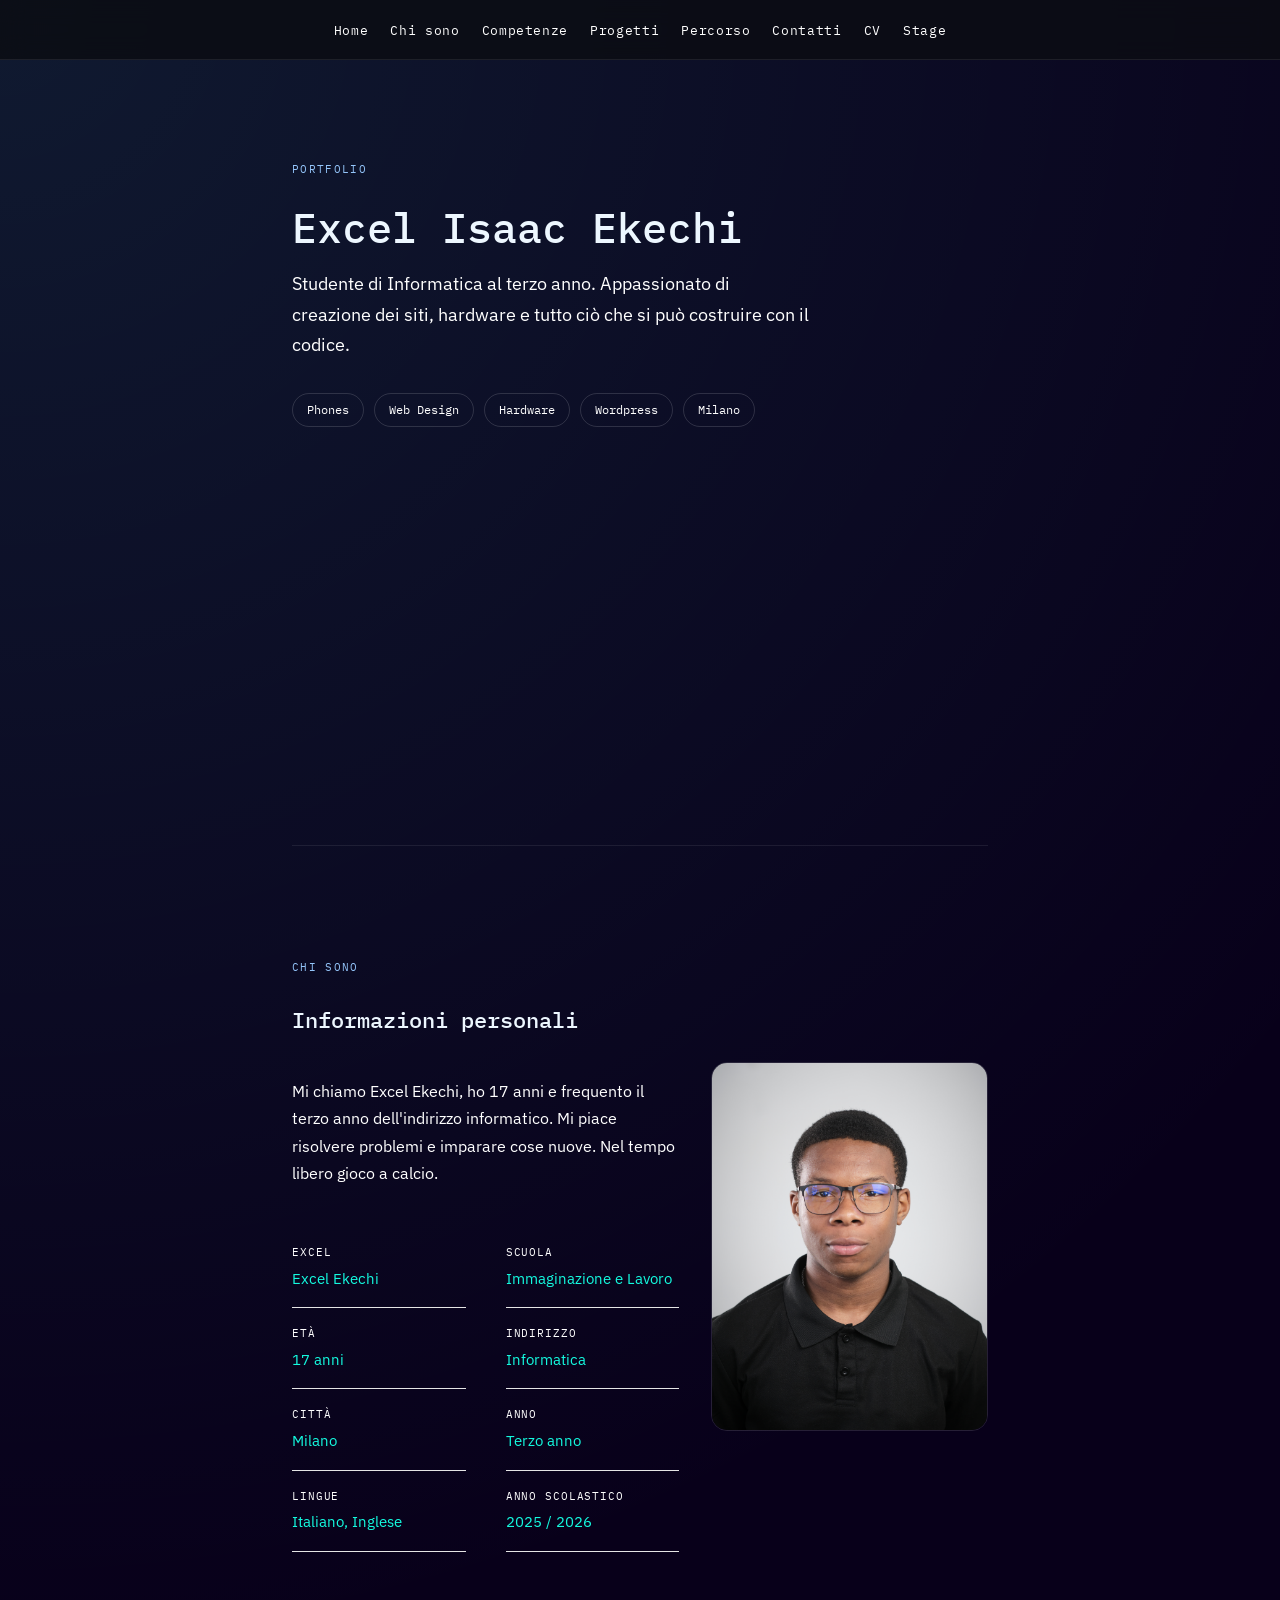
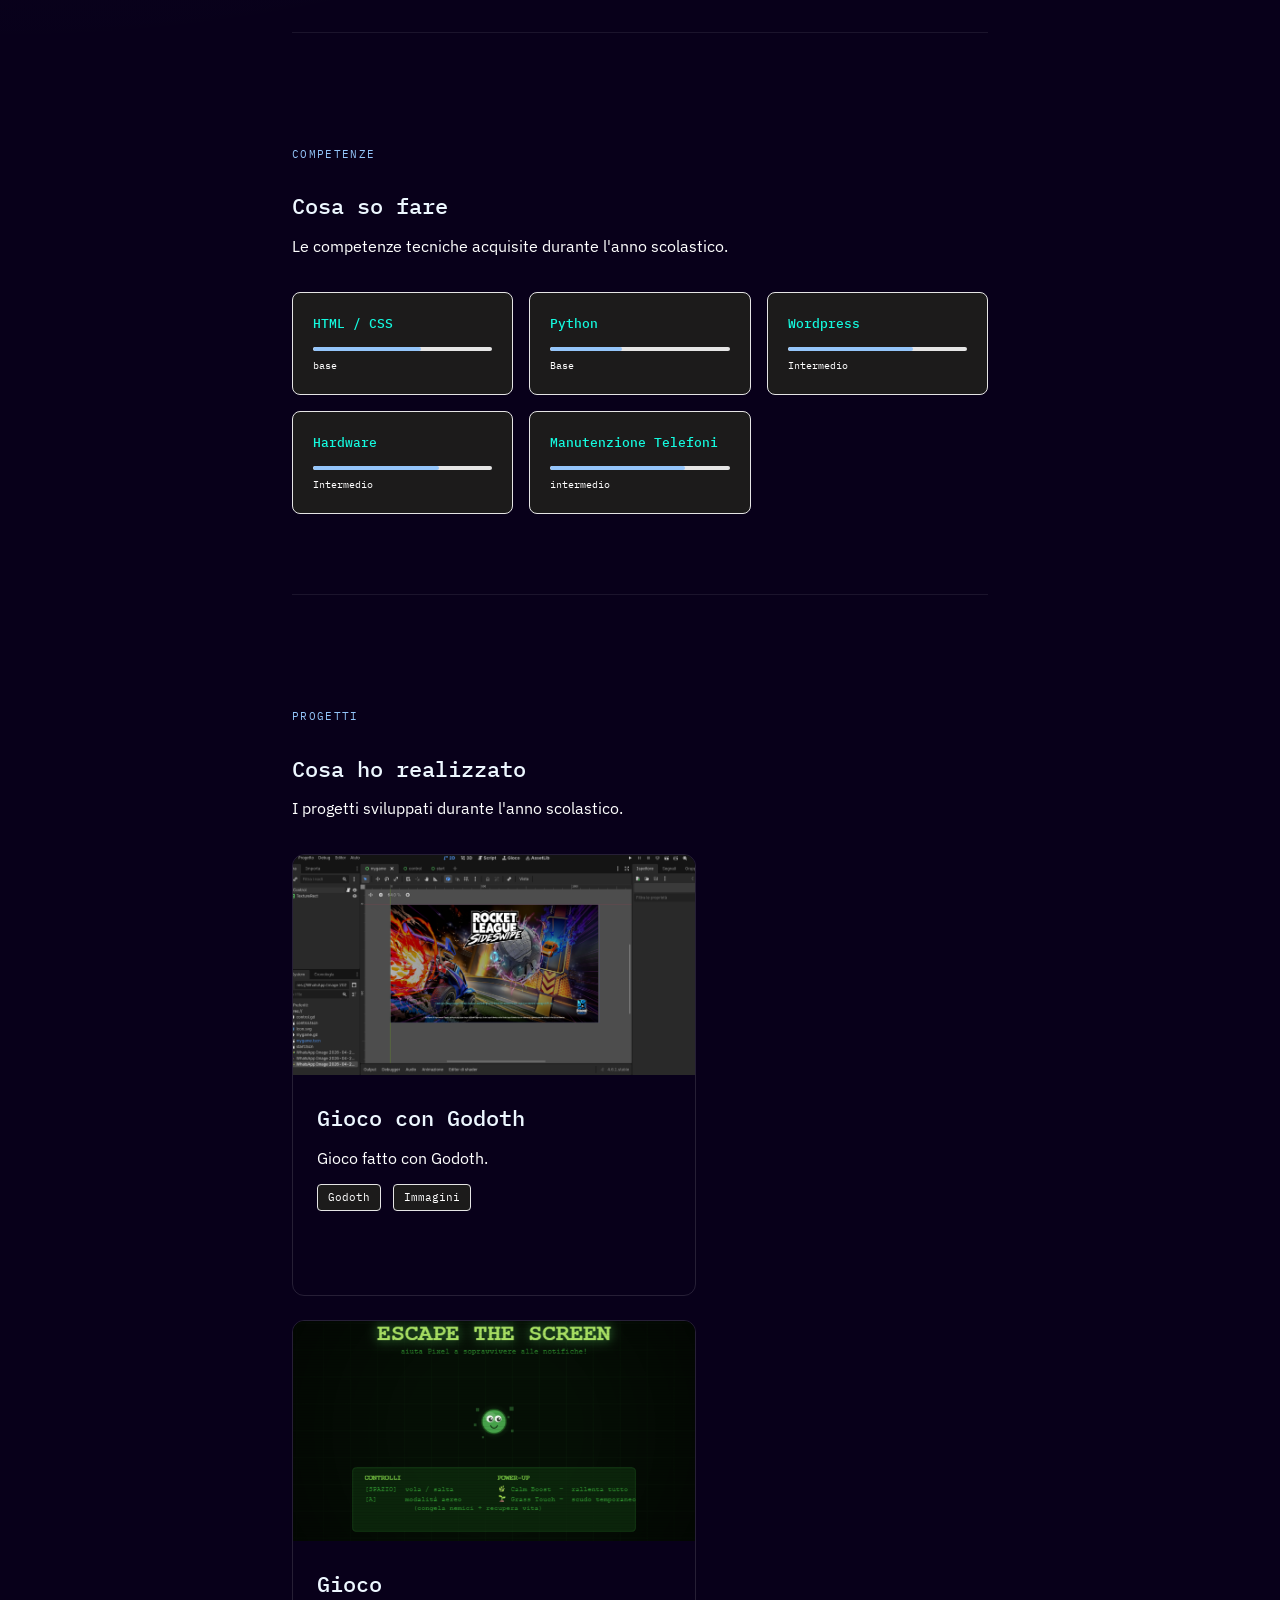
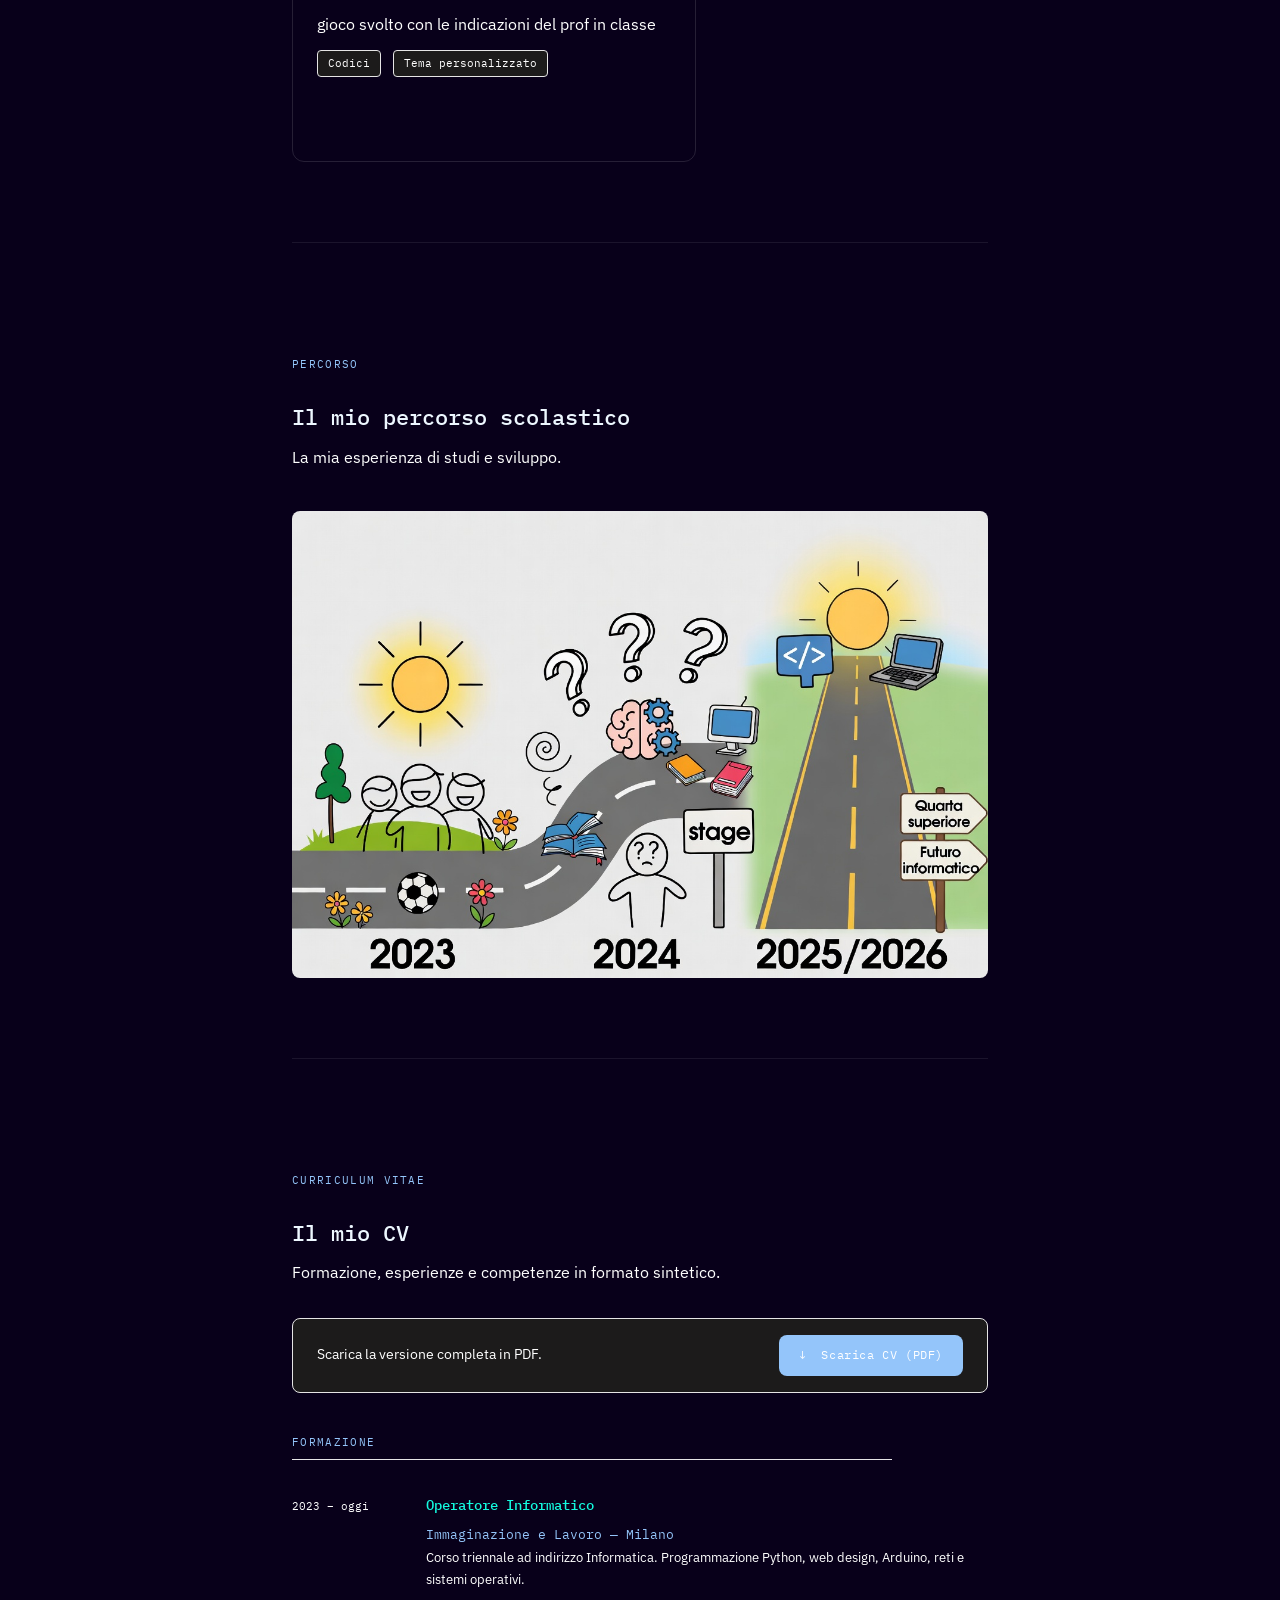
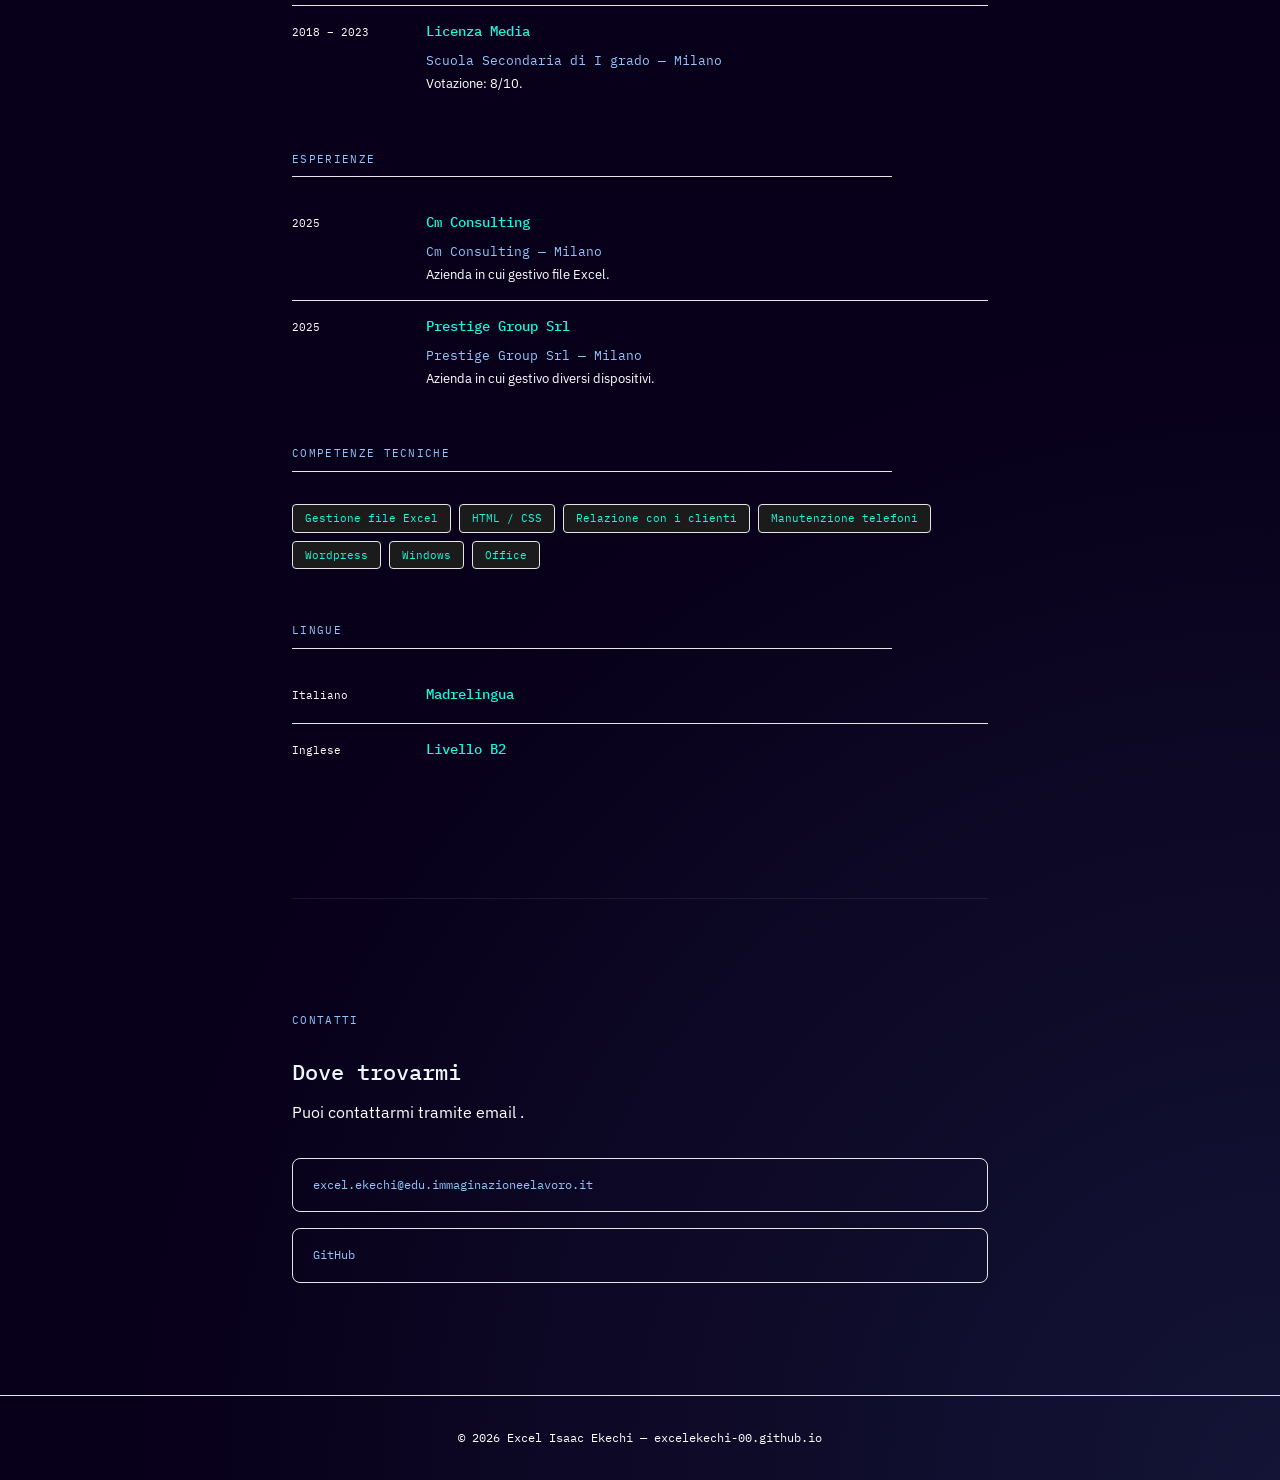
==== commit cc25d0ed: "." ====
--- a/index.html
+++ b/index.html
@@ -234,6 +234,8 @@
           <!-- ✏️ copia un blocco qui sopra per aggiungere altri progetti -->
 
         </div>
+      </div>
+    </section>
 
     <!-- ==========================================
          PERCORSO SCOLASTICO
@@ -245,9 +247,9 @@
         La mia esperienza di studi e sviluppo.
       </p>
 
-      <div class="percorso-contenitore" style="margin-top: 40px;">
+      <div class="percorso-contenitore">
         <!-- ✏️ MODIFICA: inserisci qui l'immagine del tuo percorso -->
-        <img src="gsbWp.jpg" alt="Percorso scolastico" style="width: 100%; max-width: 600px; border-radius: 8px; margin: 0 auto; display: block;">
+        <img src="gsbWp.jpg" alt="Percorso scolastico">
       </div>
     </section>
 
@@ -400,7 +402,7 @@
 
     <footer>
     <!-- ✏️ MODIFICA: il tuo nome -->
-    © 2026 Excel Isaac Ekechi — Portfolio scolastico
+    © 2026 Excel Isaac Ekechi — excelekechi-00.github.io
   </footer>
 
 </body>
--- a/style.css
+++ b/style.css
@@ -31,8 +31,10 @@
 }
 
 body {
-  background-color: var(--colore-sfondo);
-  color: var(--colore-testo);
+  background: radial-gradient(circle at top left, rgba(84, 255, 247, 0.10), transparent 26%),
+              radial-gradient(circle at bottom right, rgba(104, 165, 255, 0.12), transparent 18%),
+              var(--colore-sfondo);
+  color: #edf7ff;
   font-family: var(--font-testo);
   font-size: 16px;
   line-height: 1.7;
@@ -44,8 +46,9 @@
 nav {
   position: sticky;
   top: 0;
-  background-color: var(--colore-sfondo);
-  border-bottom: 1px solid var(--colore-bordo);
+  background: rgba(12, 13, 20, 0.88);
+  border-bottom: 1px solid rgba(255,255,255,0.08);
+  backdrop-filter: blur(12px);
   z-index: 100;
   padding: 0 32px;
 }
@@ -53,10 +56,12 @@
 nav ul {
   list-style: none;
   display: flex;
-  gap: 32px;
+  gap: 22px;
   max-width: var(--larghezza-max);
   margin: 0 auto;
   padding: 16px 0;
+  flex-wrap: wrap;
+  justify-content: center;
 }
 
 nav a {
@@ -84,7 +89,10 @@
 
 section {
   padding: 80px 0;
-  border-bottom: 1px solid var(--colore-bordo);
+  border-bottom: 1px solid rgba(255,255,255,0.08);
+  background: transparent;
+  border-radius: 0;
+  margin: 0 0 32px;
 }
 
 section:last-child {
@@ -143,7 +151,8 @@
    SEZIONE HERO (intestazione — solo index)
    ============================================= */
 #hero {
-  padding: 100px 0 80px;
+  padding: 100px 0 90px;
+  min-height: calc(100vh - 114px);
 }
 
 #hero .sottotitolo {
@@ -156,17 +165,18 @@
 .tag-list {
   display: flex;
   flex-wrap: wrap;
-  gap: 8px;
+  gap: 10px;
   margin-top: 24px;
 }
 
 .tag {
   font-family: var(--font-titoli);
   font-size: 12px;
-  padding: 4px 12px;
-  border: 1px solid var(--colore-bordo);
-  border-radius: 100px;
-  color: var(--colore-testo-muto);
+  padding: 6px 14px;
+  border: 1px solid rgba(255,255,255,0.14);
+  border-radius: 999px;
+  color: var(--colore-testo-muto);
+  background: transparent;
 }
 
 /* =============================================
@@ -198,8 +208,8 @@
   height: auto;
   max-width: 320px;
   border-radius: 16px;
-  border: 1px solid var(--colore-bordo);
-  box-shadow: 0 20px 50px rgba(0,0,0,0.12);
+  border: 1px solid rgba(255,255,255,0.12);
+  box-shadow: none;
 }
 
 .info-riga {
@@ -304,18 +314,37 @@
   display: block;
 }
 
+.percorso-contenitore {
+  margin-top: 40px;
+  display: flex;
+  justify-content: center;
+}
+
+.percorso-contenitore img {
+  width: 100%;
+  max-width: 720px;
+  border-radius: 8px;
+  border: none;
+  box-shadow: none;
+}
+
 @media (max-width: 900px) {
   .progetti-container,
   .chi-sono-contenuto {
     grid-template-columns: 1fr;
   }
+
+  .tag-list {
+    justify-content: center;
+  }
 }
 
 .progetto-card {
-  border: 1px solid var(--colore-bordo);
-  border-radius: var(--raggio);
+  border: 1px solid rgba(255,255,255,0.12);
+  border-radius: calc(var(--raggio) * 1.5);
   overflow: hidden;
   transition: border-color 0.2s;
+  background: transparent;
 }
 
 .progetto-card:hover {
@@ -324,20 +353,26 @@
 
 .progetto-immagine {
   width: 100%;
-  height: 180px;
-  background: var(--colore-card);
+  height: 220px;
+  background: transparent;
   display: flex;
   align-items: center;
   justify-content: center;
   font-family: var(--font-titoli);
   font-size: 12px;
   color: var(--colore-testo-muto);
-  /* ✏️ puoi sostituire il colore di sfondo con un'immagine:
-     background: url('immagine-progetto.jpg') center/cover; */
+  overflow: hidden;
+}
+
+.progetto-immagine img {
+  width: 100%;
+  height: 100%;
+  object-fit: cover;
 }
 
 .progetto-corpo {
   padding: 24px;
+  min-height: 220px;
 }
 
 .progetto-meta {
@@ -757,6 +792,12 @@
 @media (max-width: 600px) {
   main  { padding: 0 20px; }
   nav   { padding: 0 20px; }
+  nav ul { gap: 14px; }
+  h2 { font-size: 20px; }
+  .progetto-meta { gap: 8px; }
+  .cv-riga { grid-template-columns: 1fr; gap: 10px; }
+  .timeline-item { grid-template-columns: 70px 1fr; }
+  .chi-sono-contenuto { gap: 24px; }
 
   /* index */
   .griglia-2col      { grid-template-columns: 1fr; }
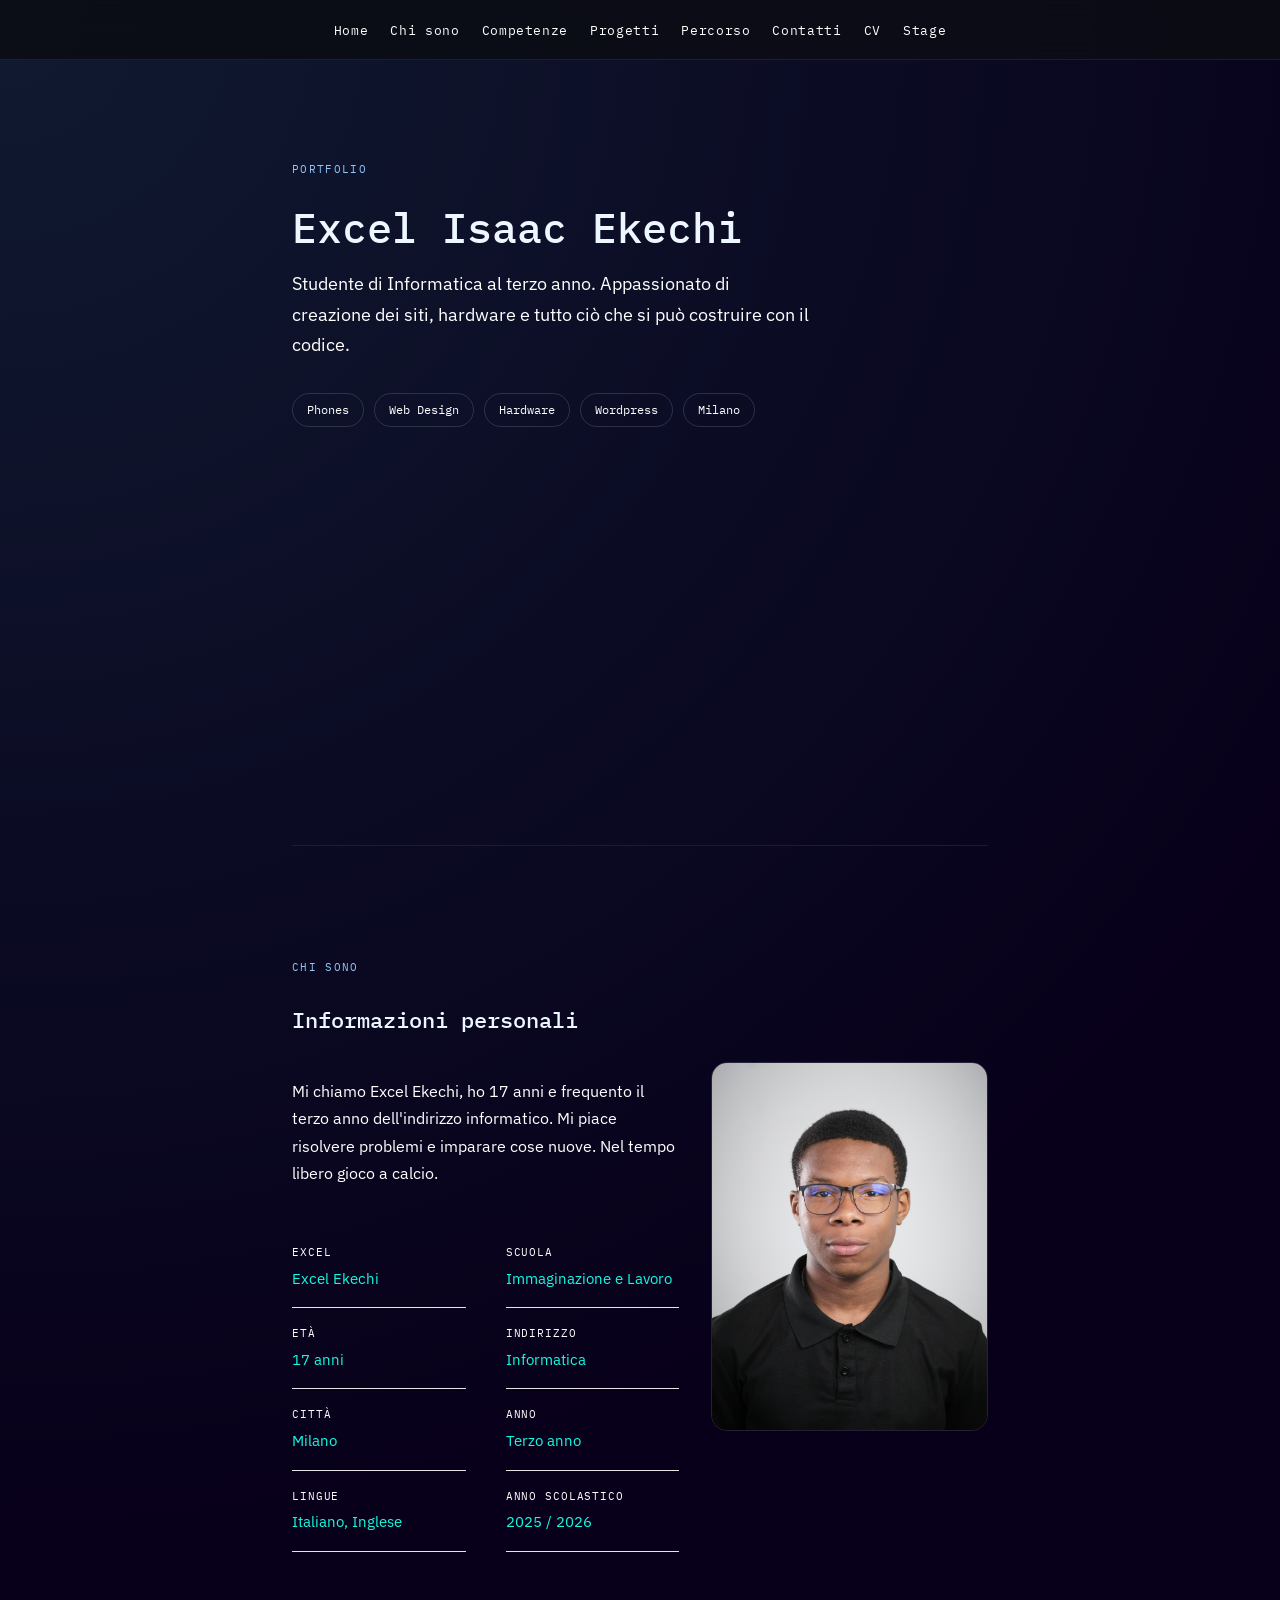
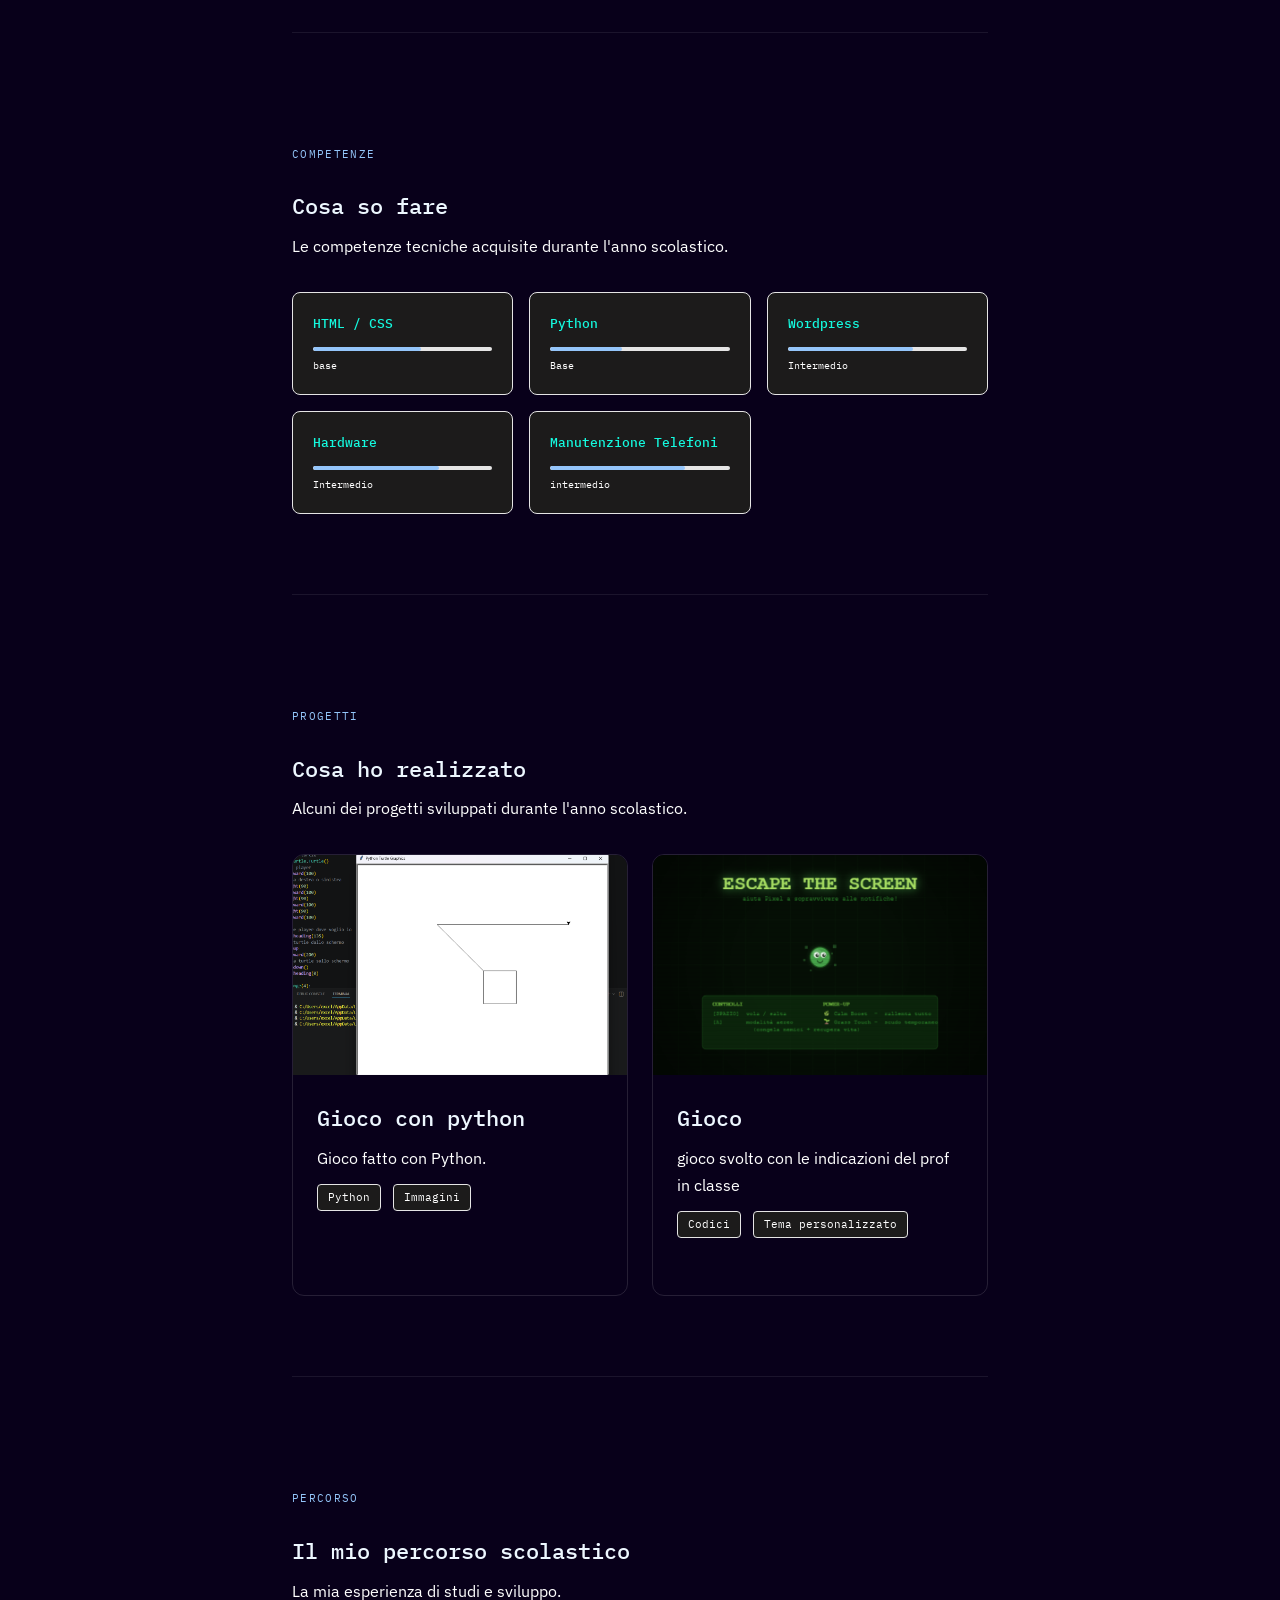
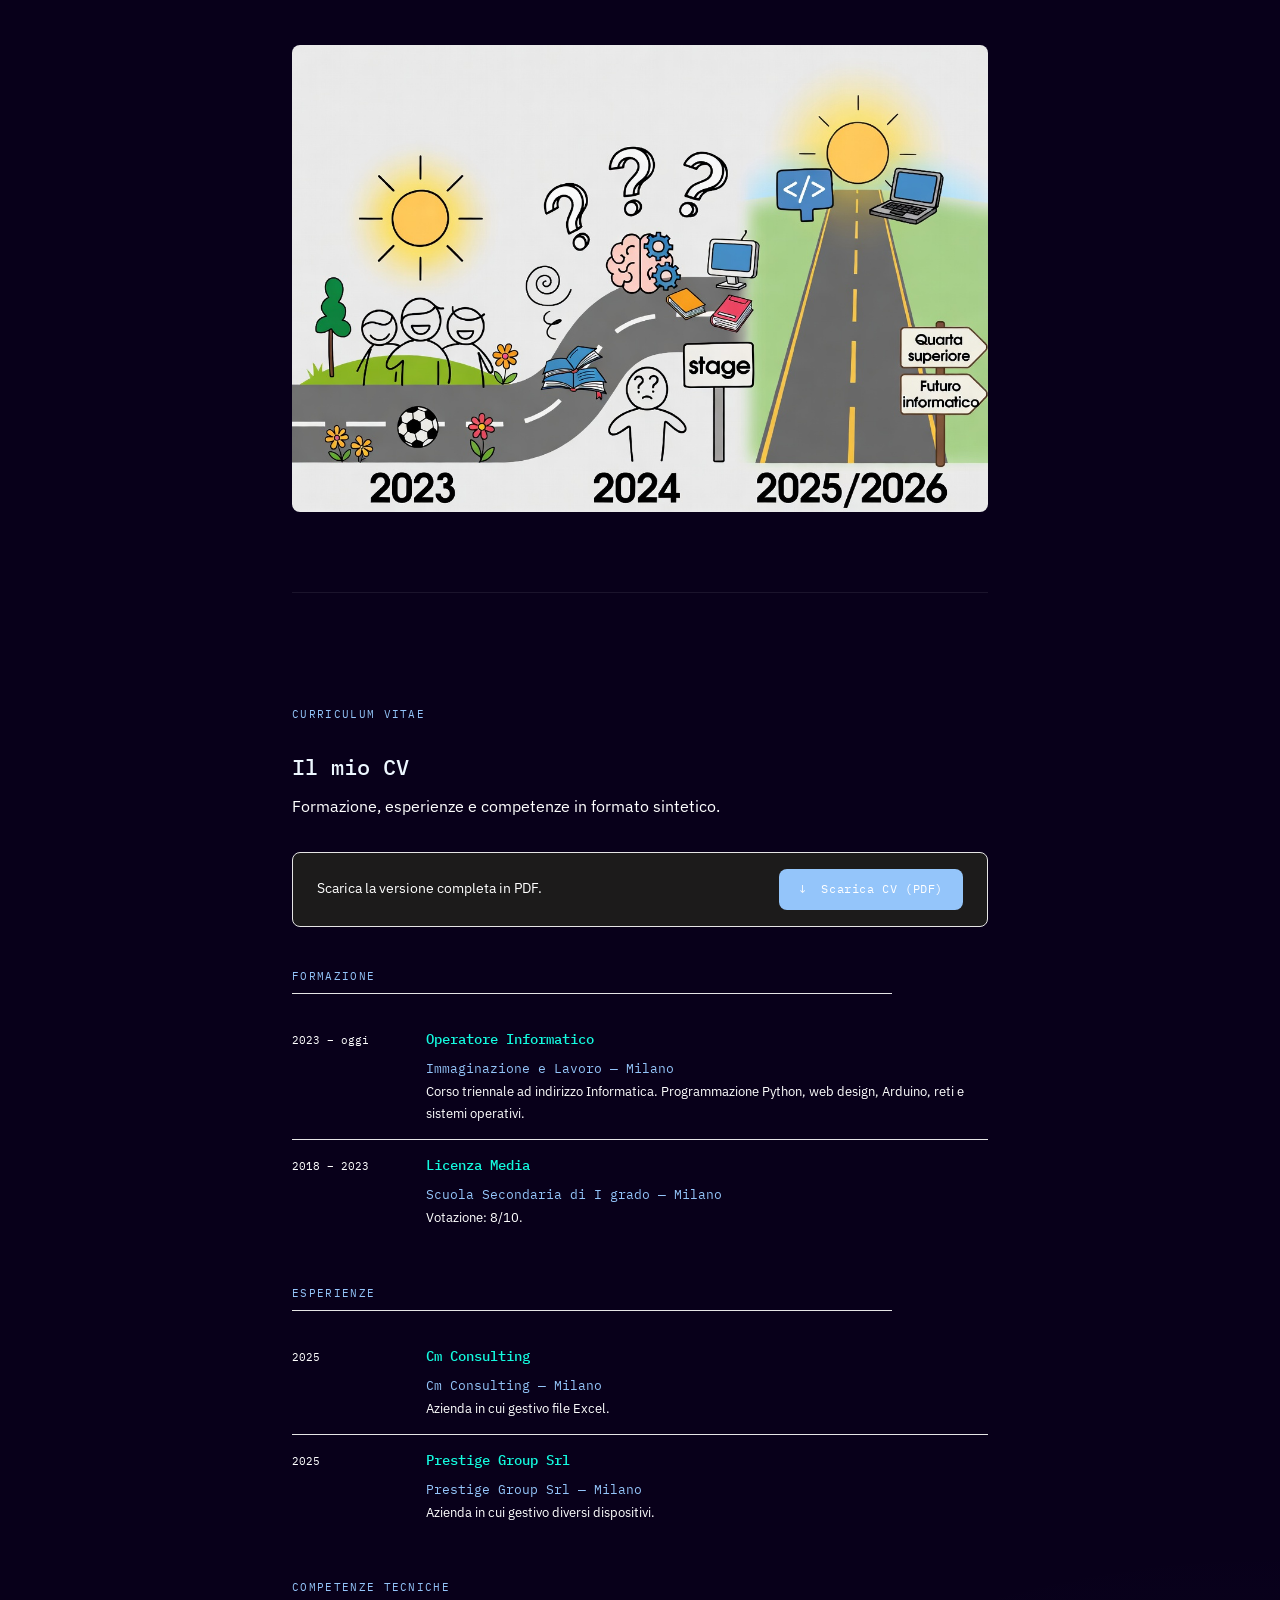
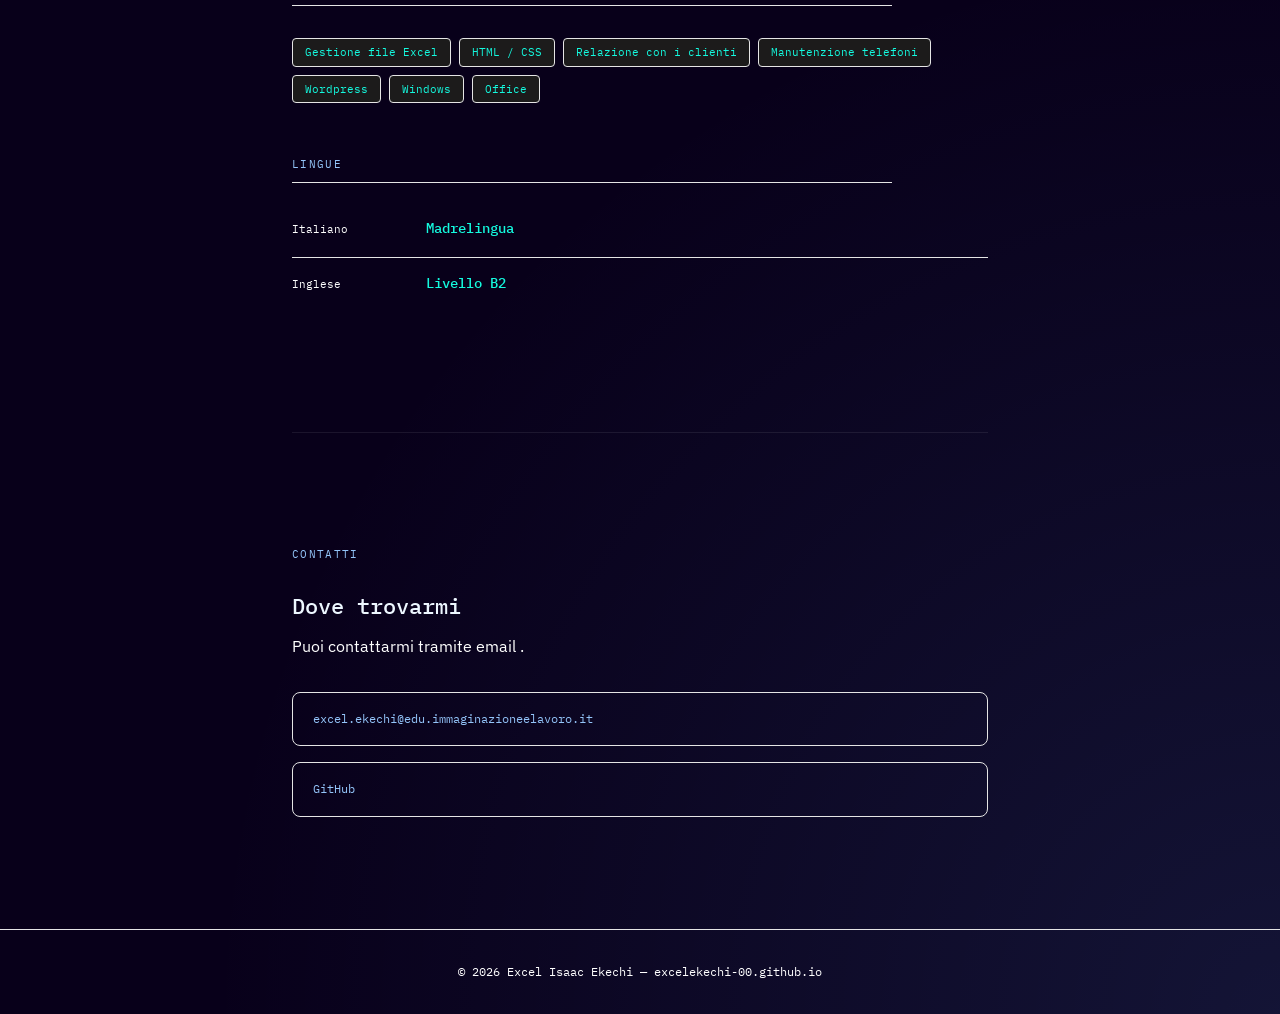
==== commit 42249931: "." ====
--- a/index.html
+++ b/index.html
@@ -184,7 +184,7 @@
       <p class="etichetta">Progetti</p>
       <h2>Cosa ho realizzato</h2>
       <p style="margin-top: 8px;">
-        I progetti sviluppati durante l'anno scolastico.
+        Alcuni dei progetti sviluppati durante l'anno scolastico.
       </p>
 
       <div class="progetti-container">
@@ -194,18 +194,18 @@
           <div class="progetto-card">
             <div class="progetto-immagine">
                
-                   <img src="img/Screenshot 2026-05-05 091919.png" alt="Nome progetto" style="width:100%;height:100%;object-fit:cover;">
+                   <img src="Screenshot 2026-06-11 015358.png" alt="Nome progetto" style="width:100%;height:100%;object-fit:cover;">
               
             
             </div>
             <div class="progetto-corpo">
-              <h2>Gioco con Godoth</h2>
+              <h2>Gioco con python</h2>
               <p style="margin-top: 8px;">
-                Gioco fatto con Godoth.
+                Gioco fatto con Python.
               </p>
               <div class="progetto-meta">
                 <!-- ✏️ aggiungi i linguaggi / strumenti usati -->
-                <span class="badge">Godoth</span>
+                <span class="badge">Python</span>
                 <span class="badge">Immagini</span>
               </div>
               <!-- ✏️ se hai un link al progetto, inseriscilo qui -->
--- a/style.css
+++ b/style.css
@@ -280,15 +280,12 @@
    SEZIONE PROGETTI
    ============================================= */
 .progetti-container {
+  margin-top: 32px;
+}
+
+.progetti-lista {
   display: grid;
-  grid-template-columns: minmax(0, 1.8fr) minmax(260px, 1fr);
-  gap: 32px;
-  margin-top: 32px;
-}
-
-.progetti-lista {
-  display: flex;
-  flex-direction: column;
+  grid-template-columns: repeat(2, minmax(0, 1fr));
   gap: 24px;
 }
 
@@ -331,6 +328,10 @@
 @media (max-width: 900px) {
   .progetti-container,
   .chi-sono-contenuto {
+    grid-template-columns: 1fr;
+  }
+
+  .progetti-lista {
     grid-template-columns: 1fr;
   }
 
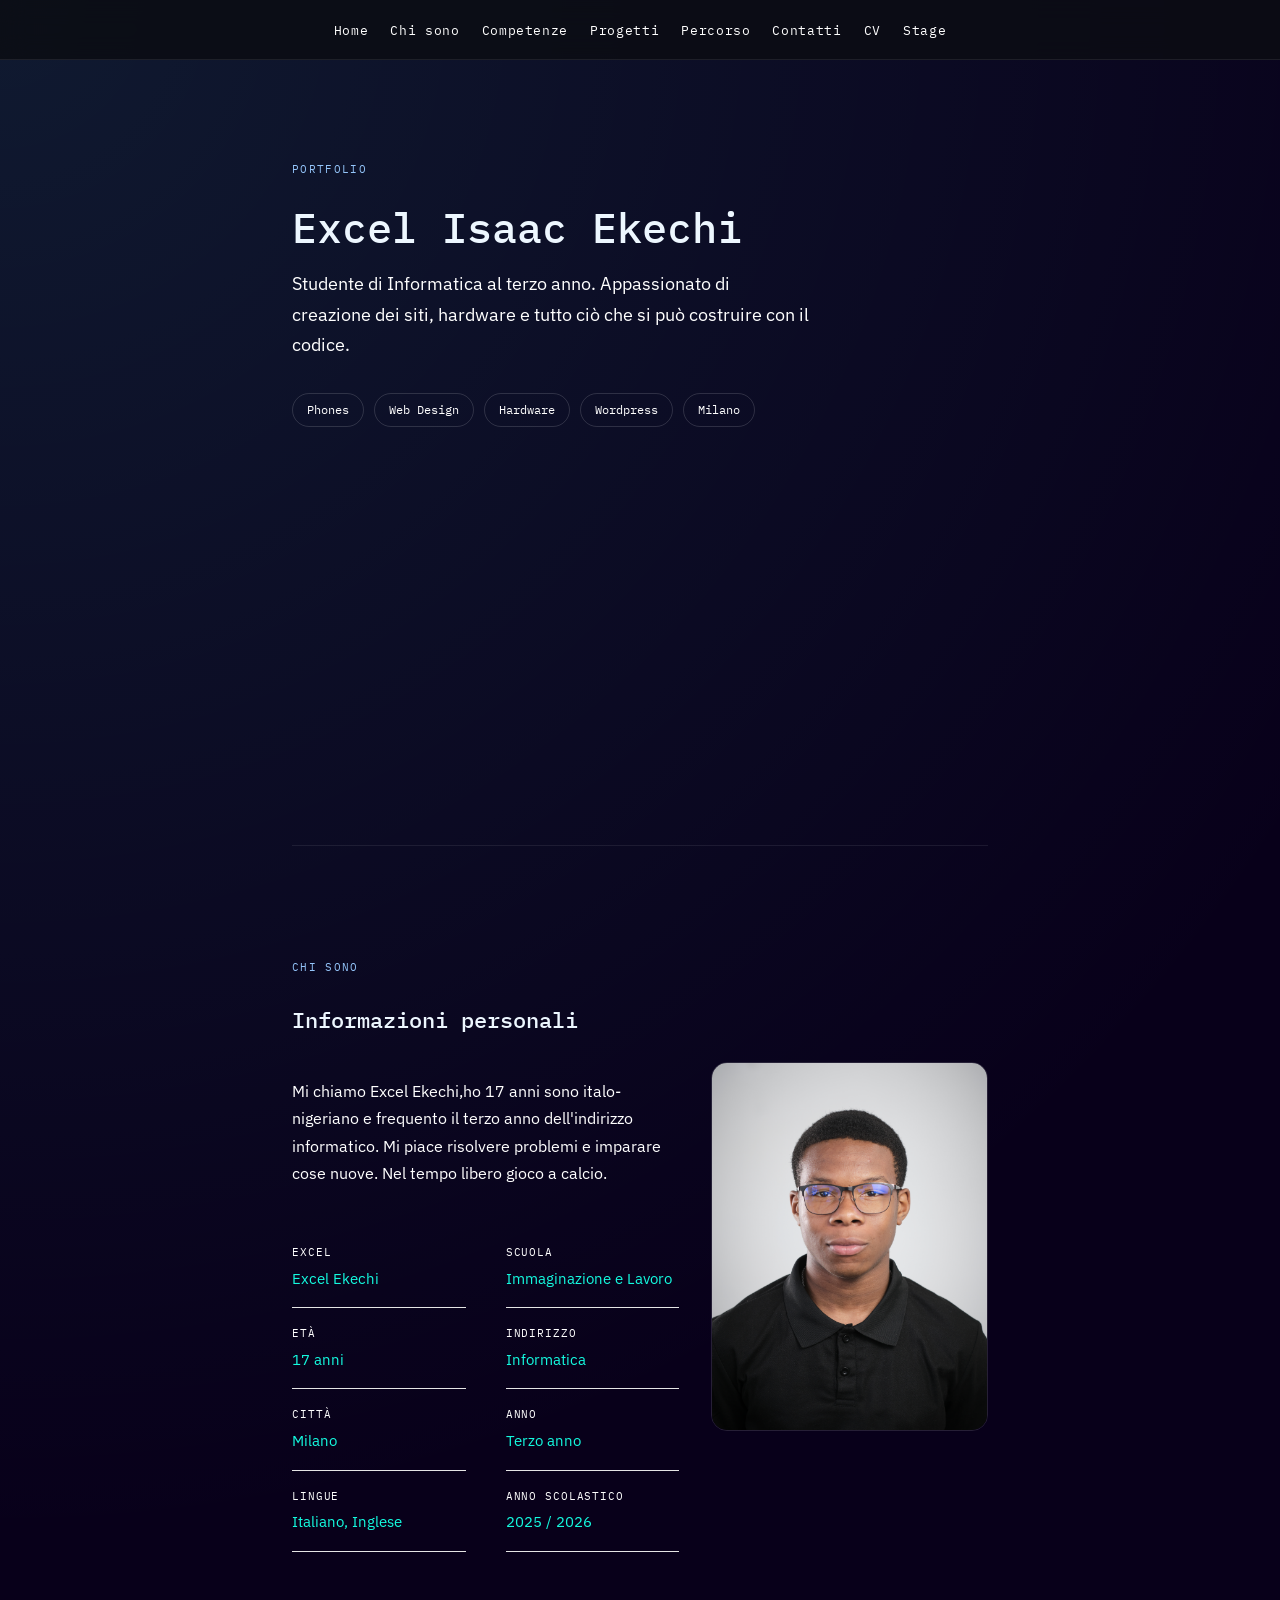
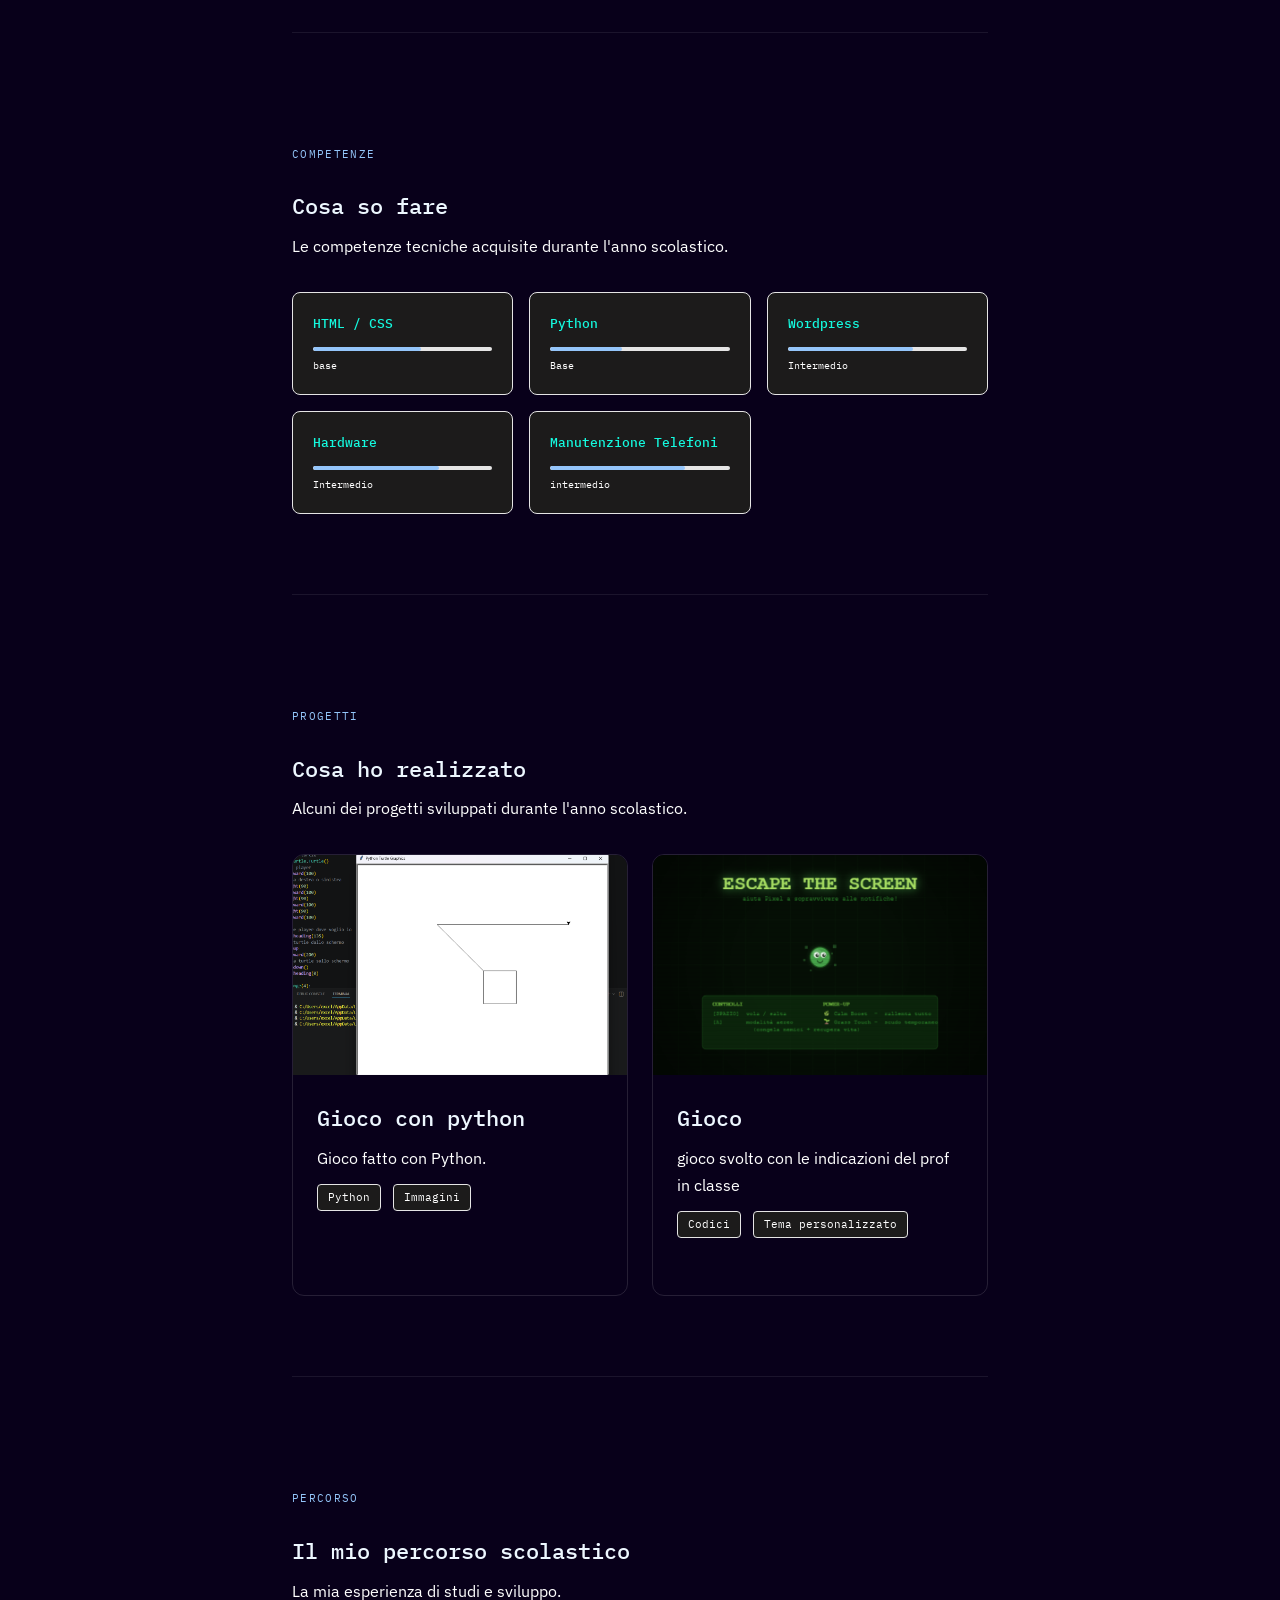
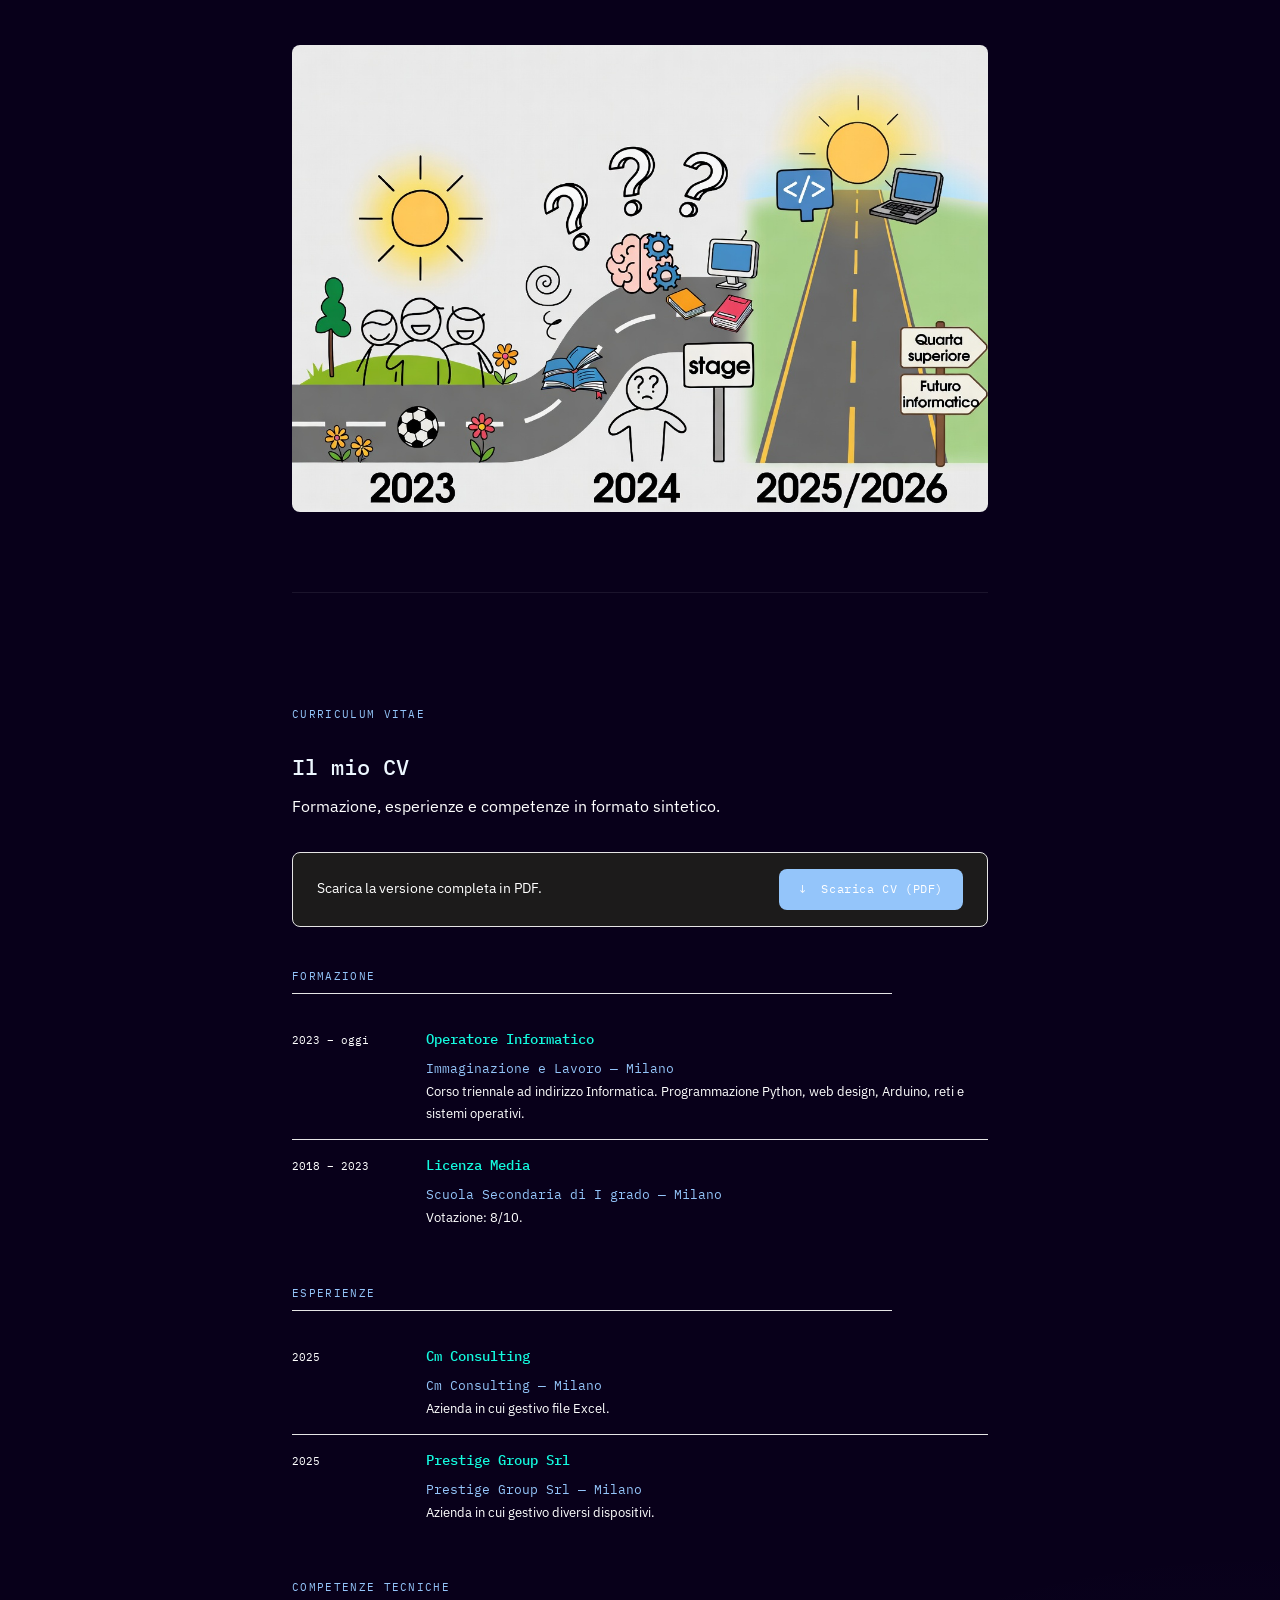
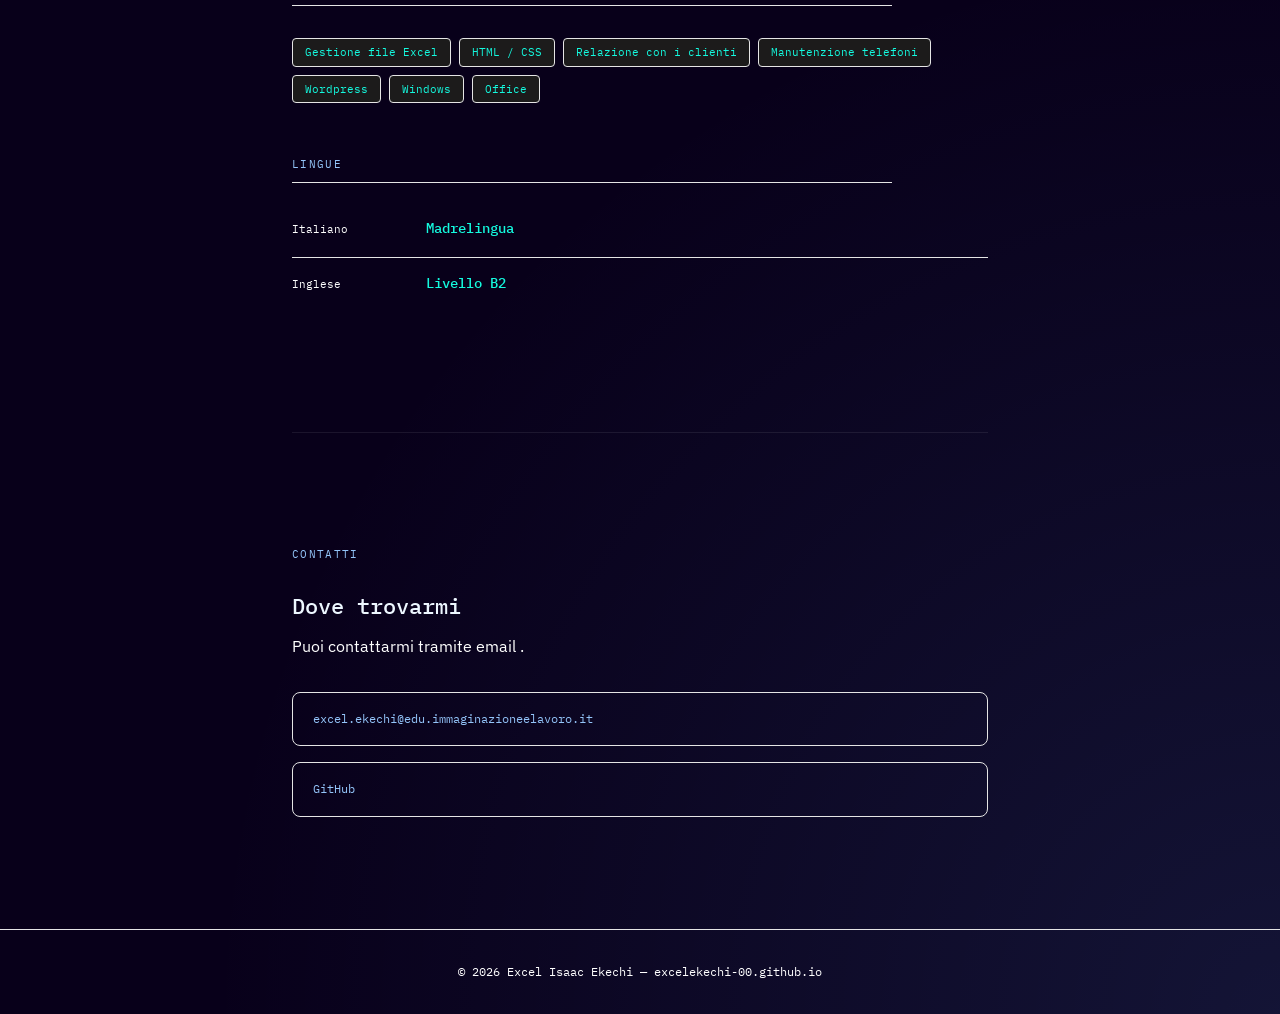
==== commit 87af59d8: "." ====
--- a/index.html
+++ b/index.html
@@ -67,7 +67,7 @@
         <div>
           <!-- ✏️ MODIFICA: scrivi qualcosa su di te -->
           <p style="margin-top: 16px;">
-            Mi chiamo Excel Ekechi, ho 17 anni e frequento il terzo anno
+            Mi chiamo Excel Ekechi,ho 17 anni sono <italo-nigeriano>italo-nigeriano </italo-nigeriano> e frequento il terzo anno
             dell'indirizzo informatico. Mi piace risolvere problemi e
             imparare cose nuove. Nel tempo libero gioco a calcio.
           </p>
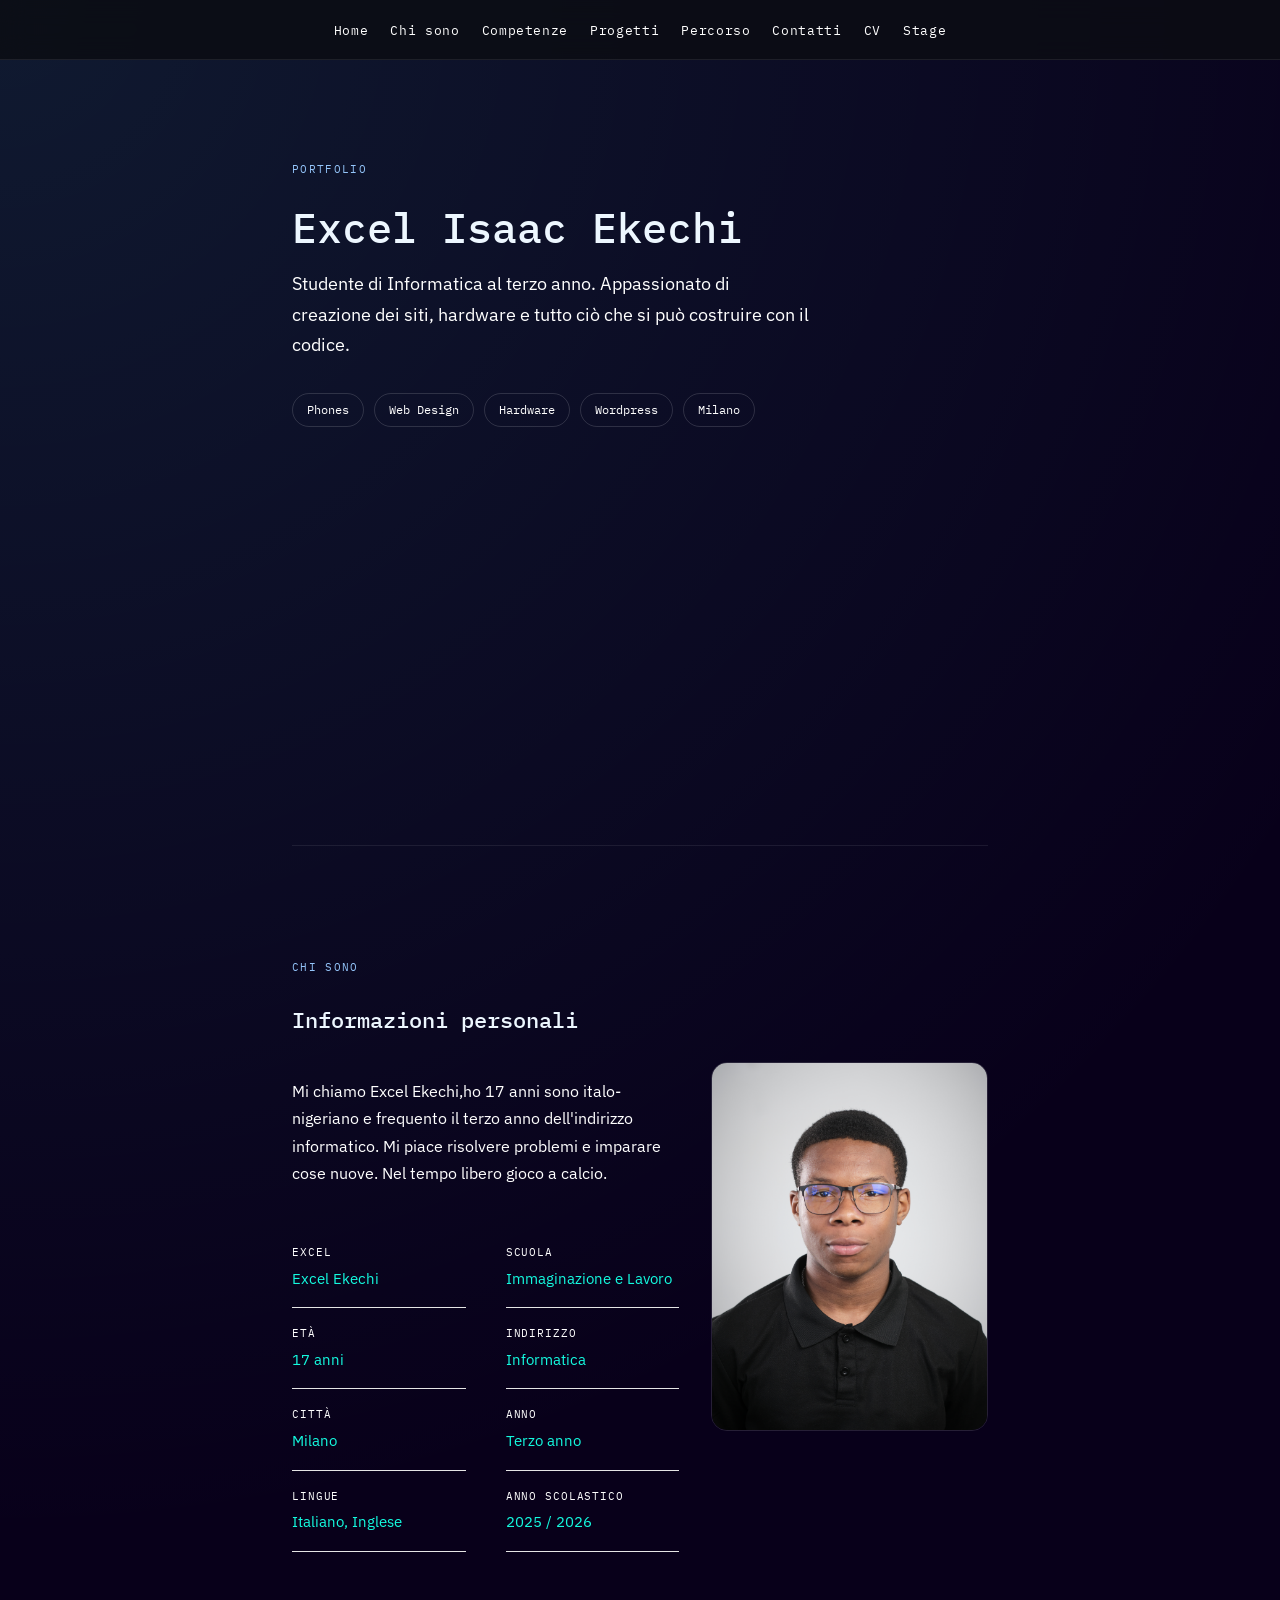
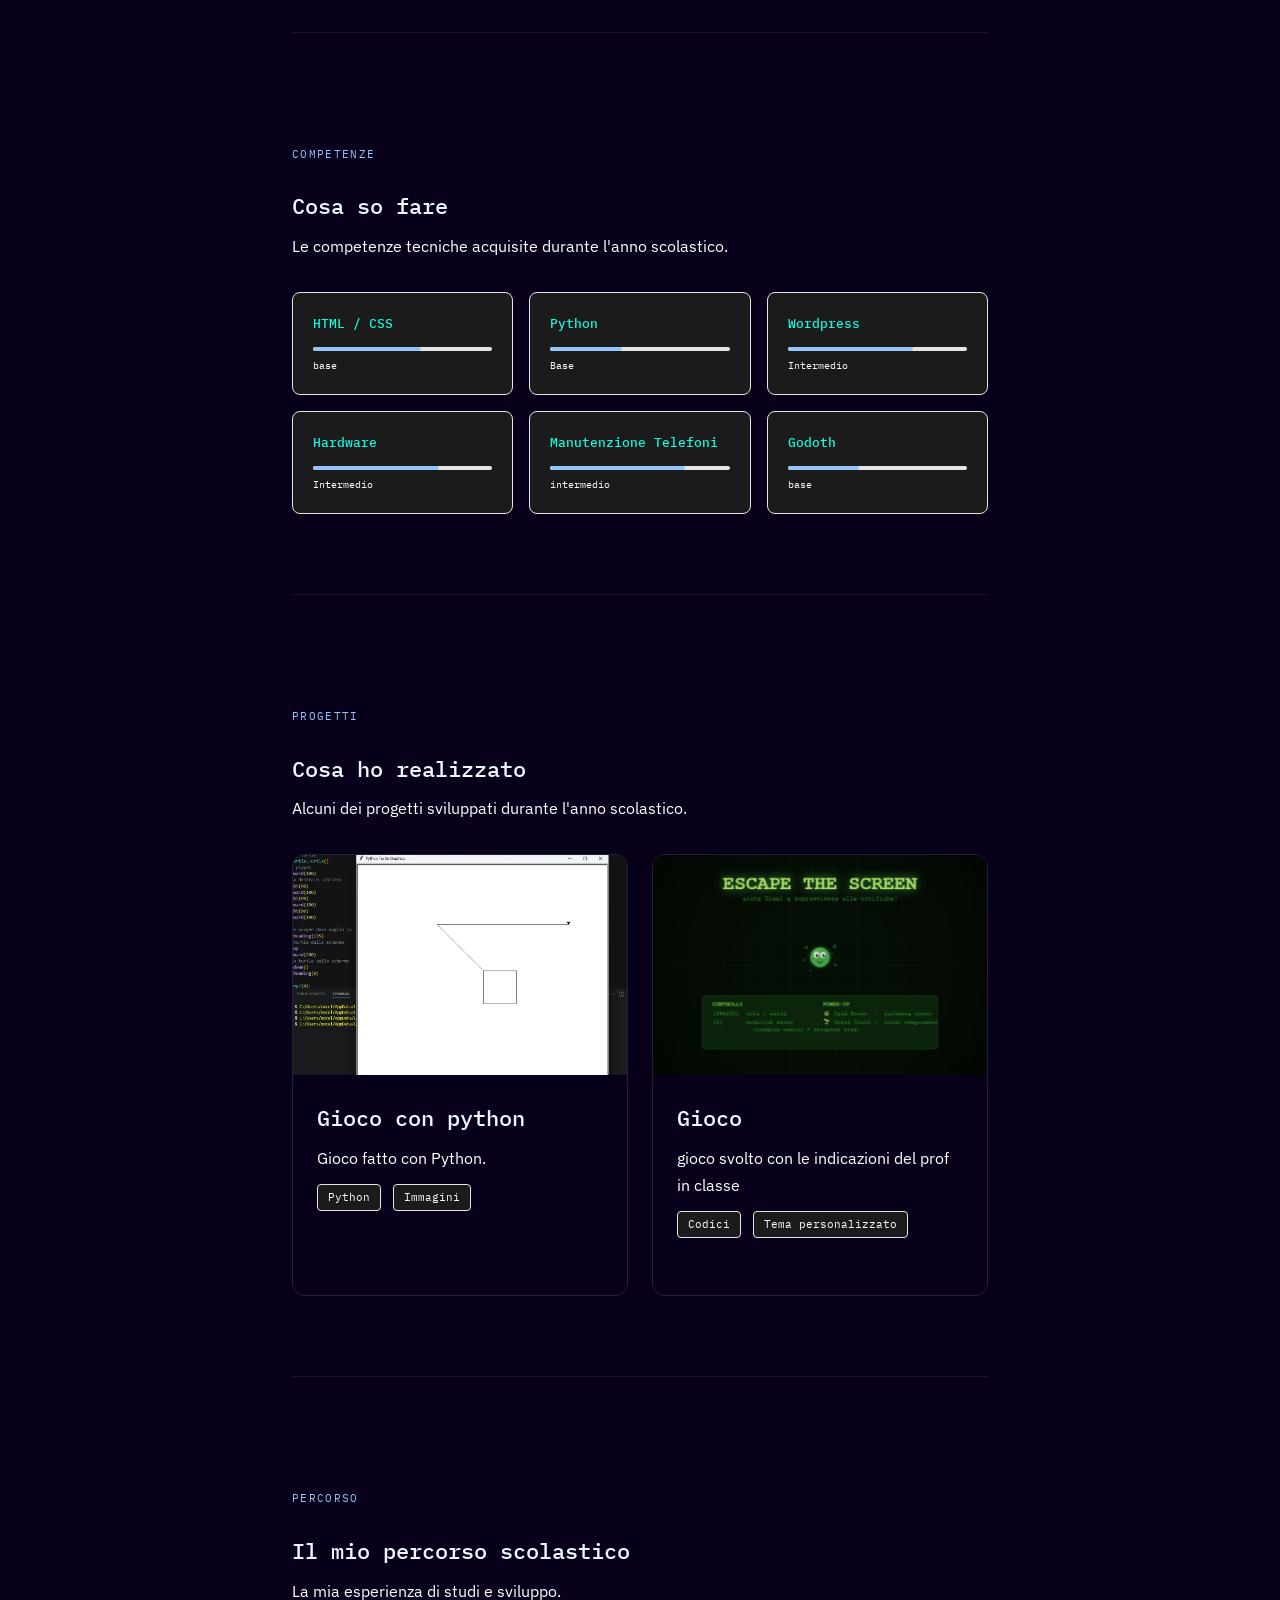
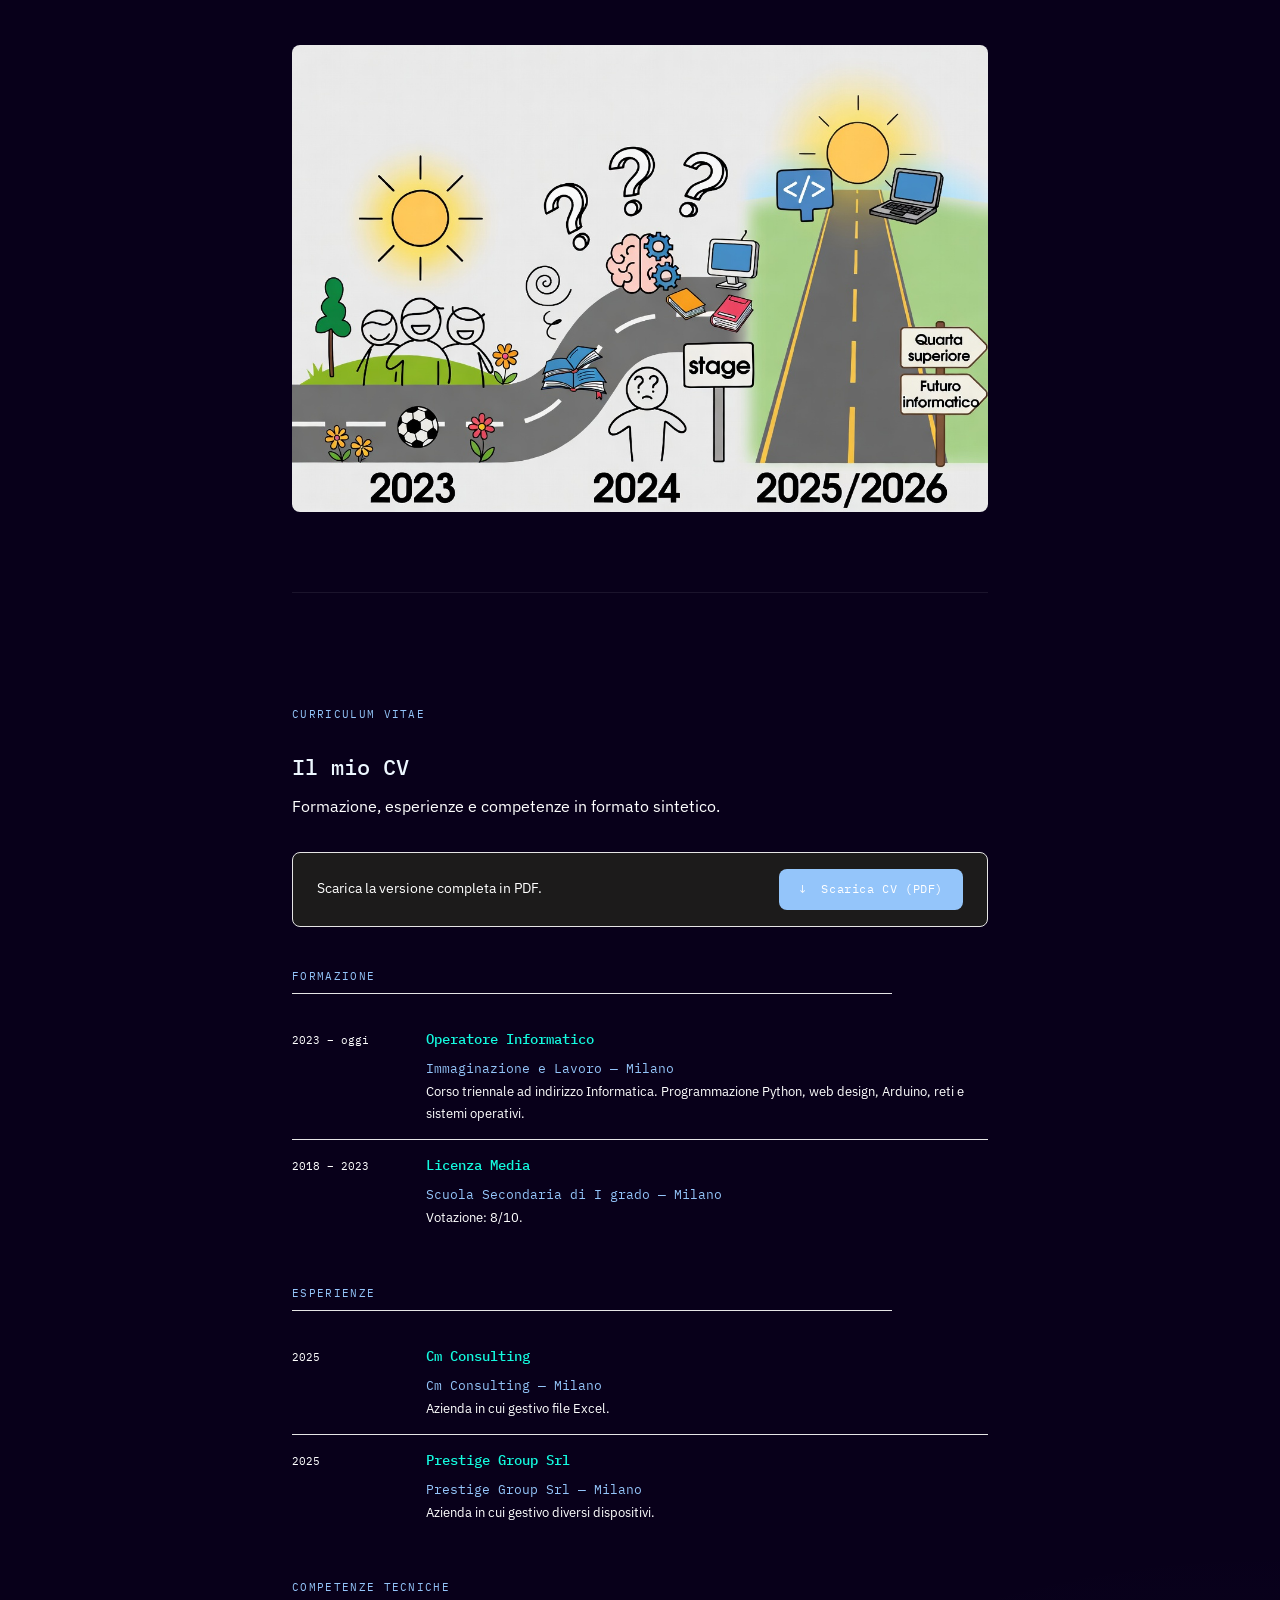
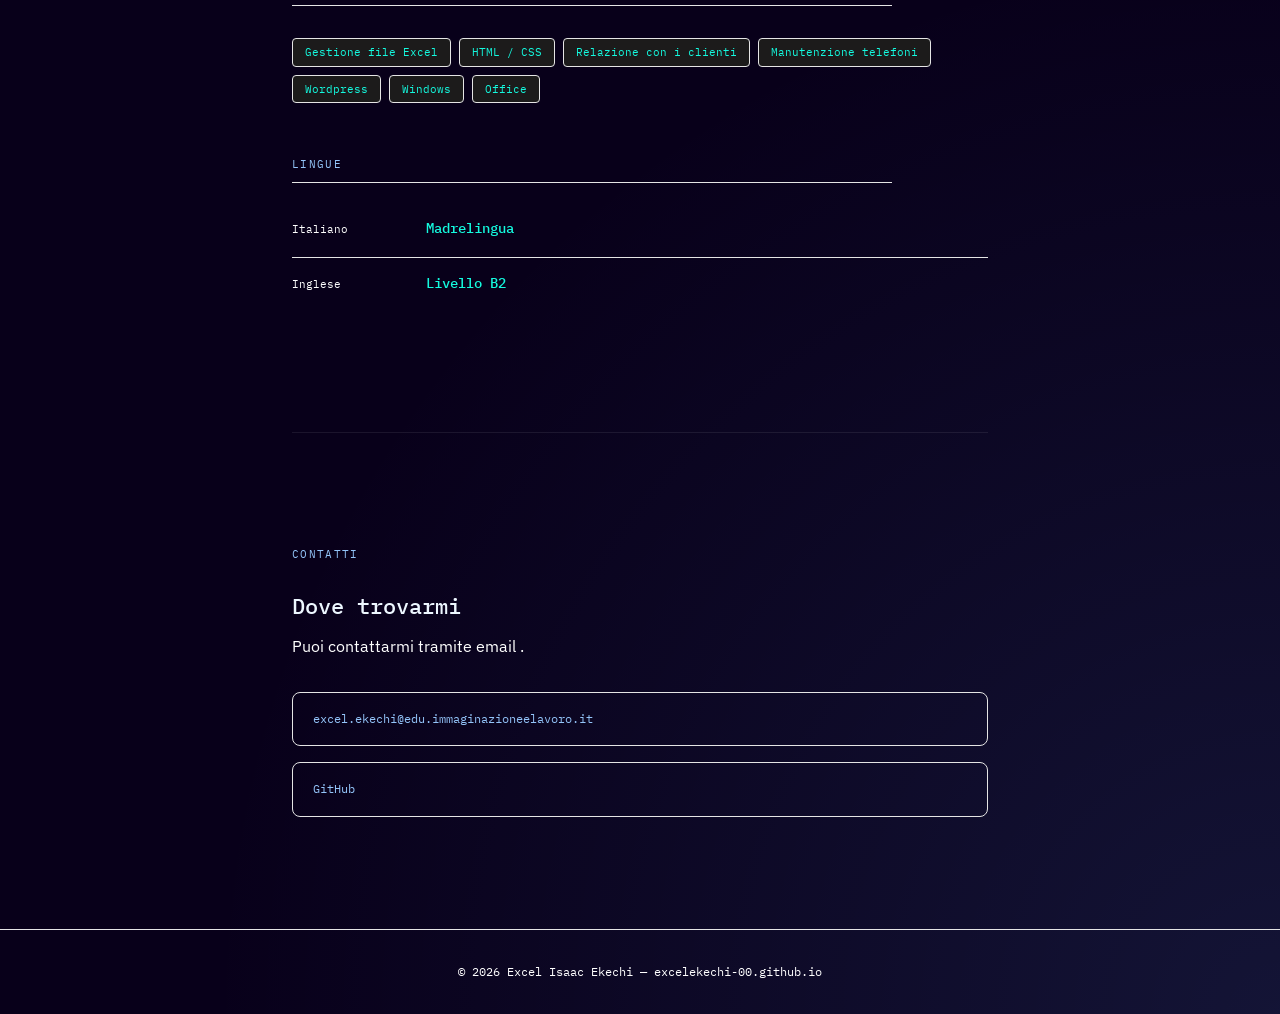
==== commit e43d477f: "g" ====
--- a/index.html
+++ b/index.html
@@ -74,7 +74,7 @@
 
           <div class="griglia-2col" style="margin-top: 40px;">
             <div>
-              <!-- ✏️ MODIFICA: le tue informazioni -->
+              
               <div class="info-riga">
                 <span>Excel</span>
                 <span>Excel Ekechi</span>
@@ -170,6 +170,14 @@
             <div class="barra" style="width: 75%"></div>
           </div>
           <p class="livello-label">intermedio</p>
+        </div>
+
+         <div class="competenza-card">
+          <h3>Godoth</h3>
+          <div class="barra-contenitore">
+            <div class="barra" style="width: 40%"></div>
+          </div>
+          <p class="livello-label">base</p>
         </div>
 
         <!-- ✏️ aggiungi altre competenze copiando il blocco sopra -->
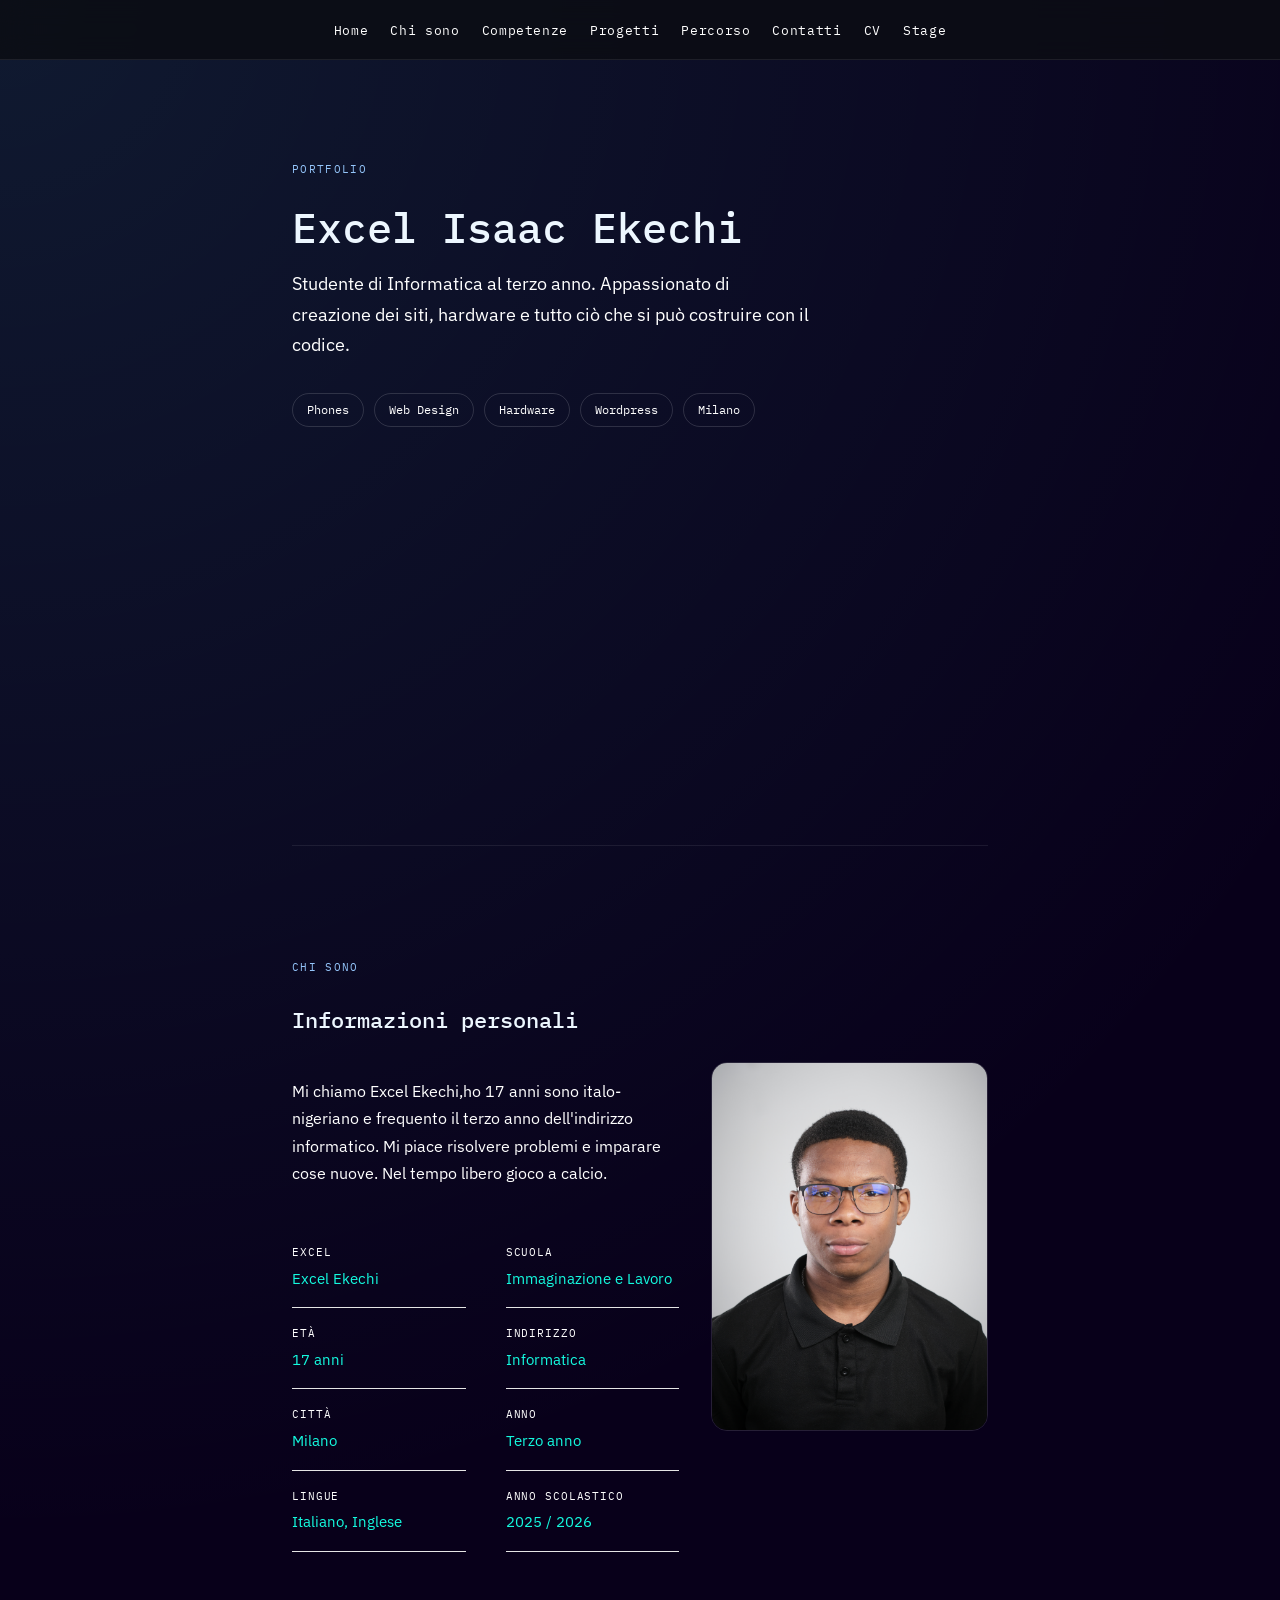
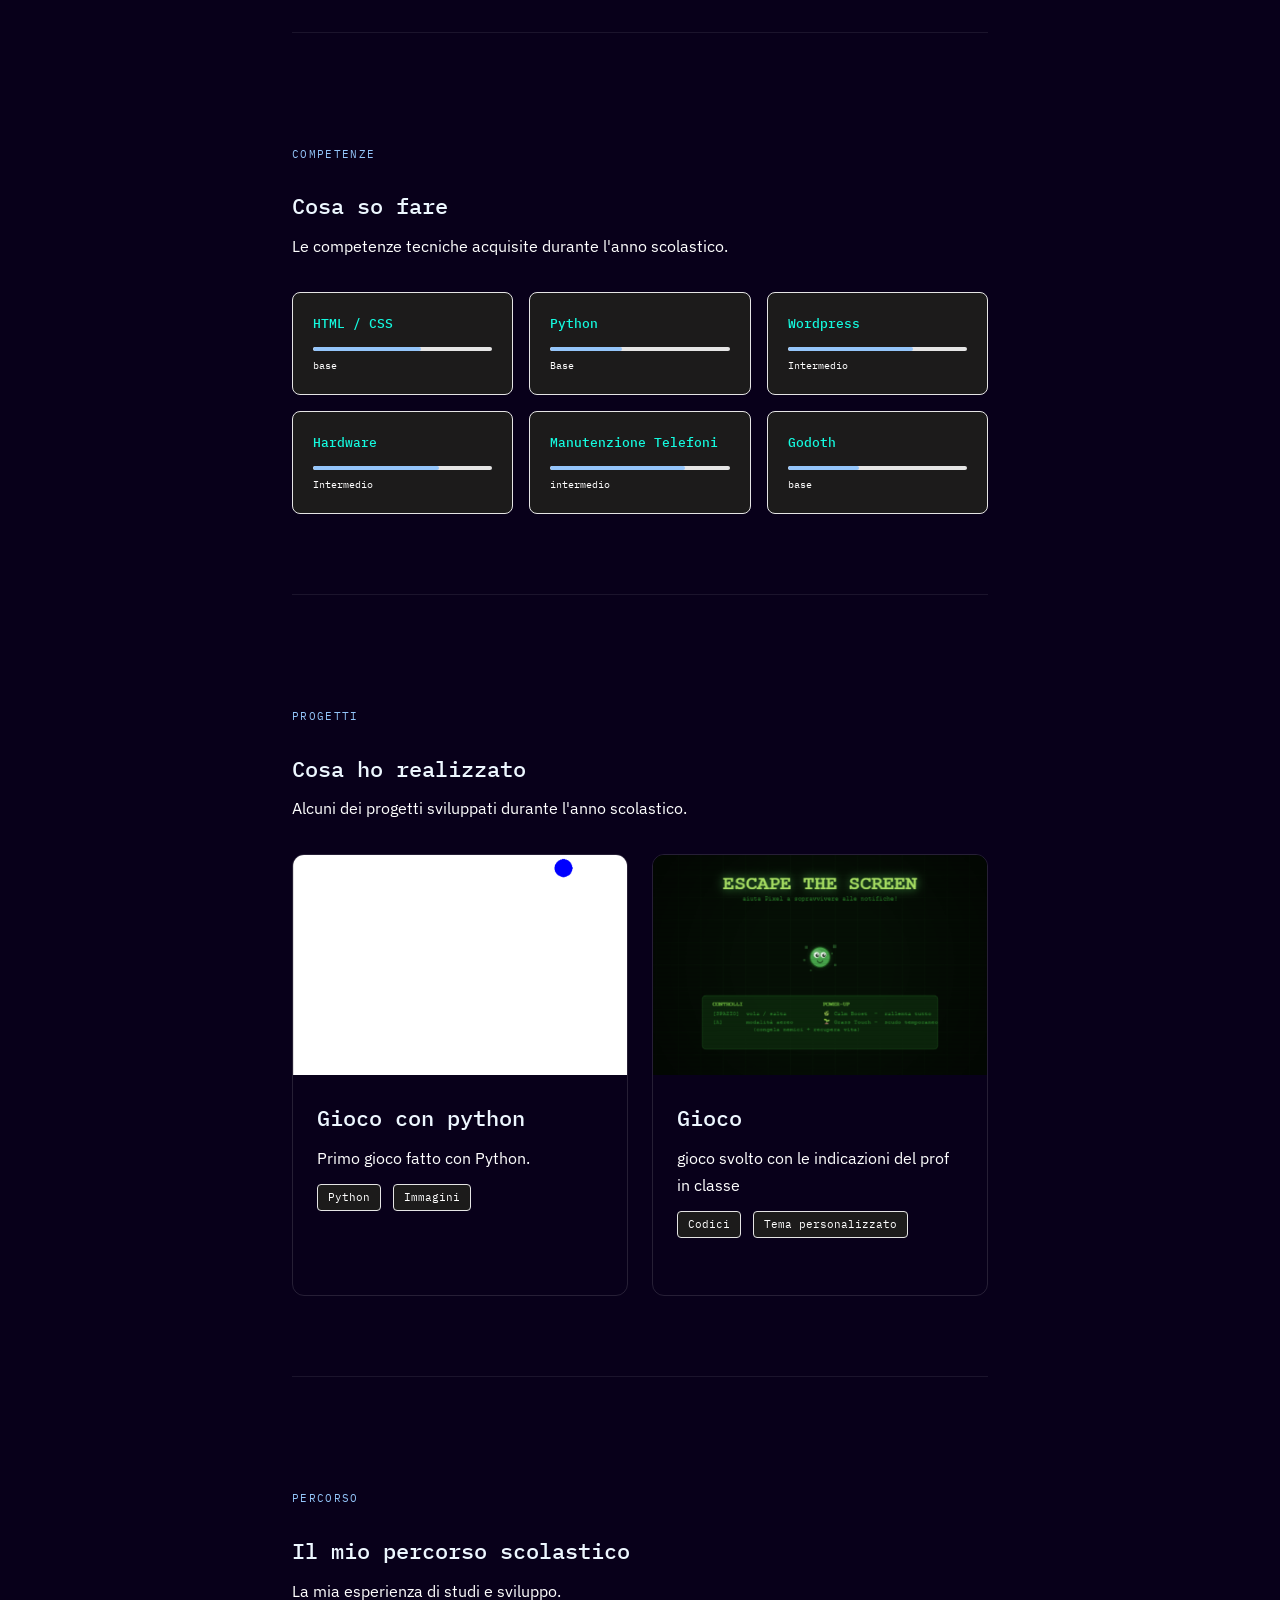
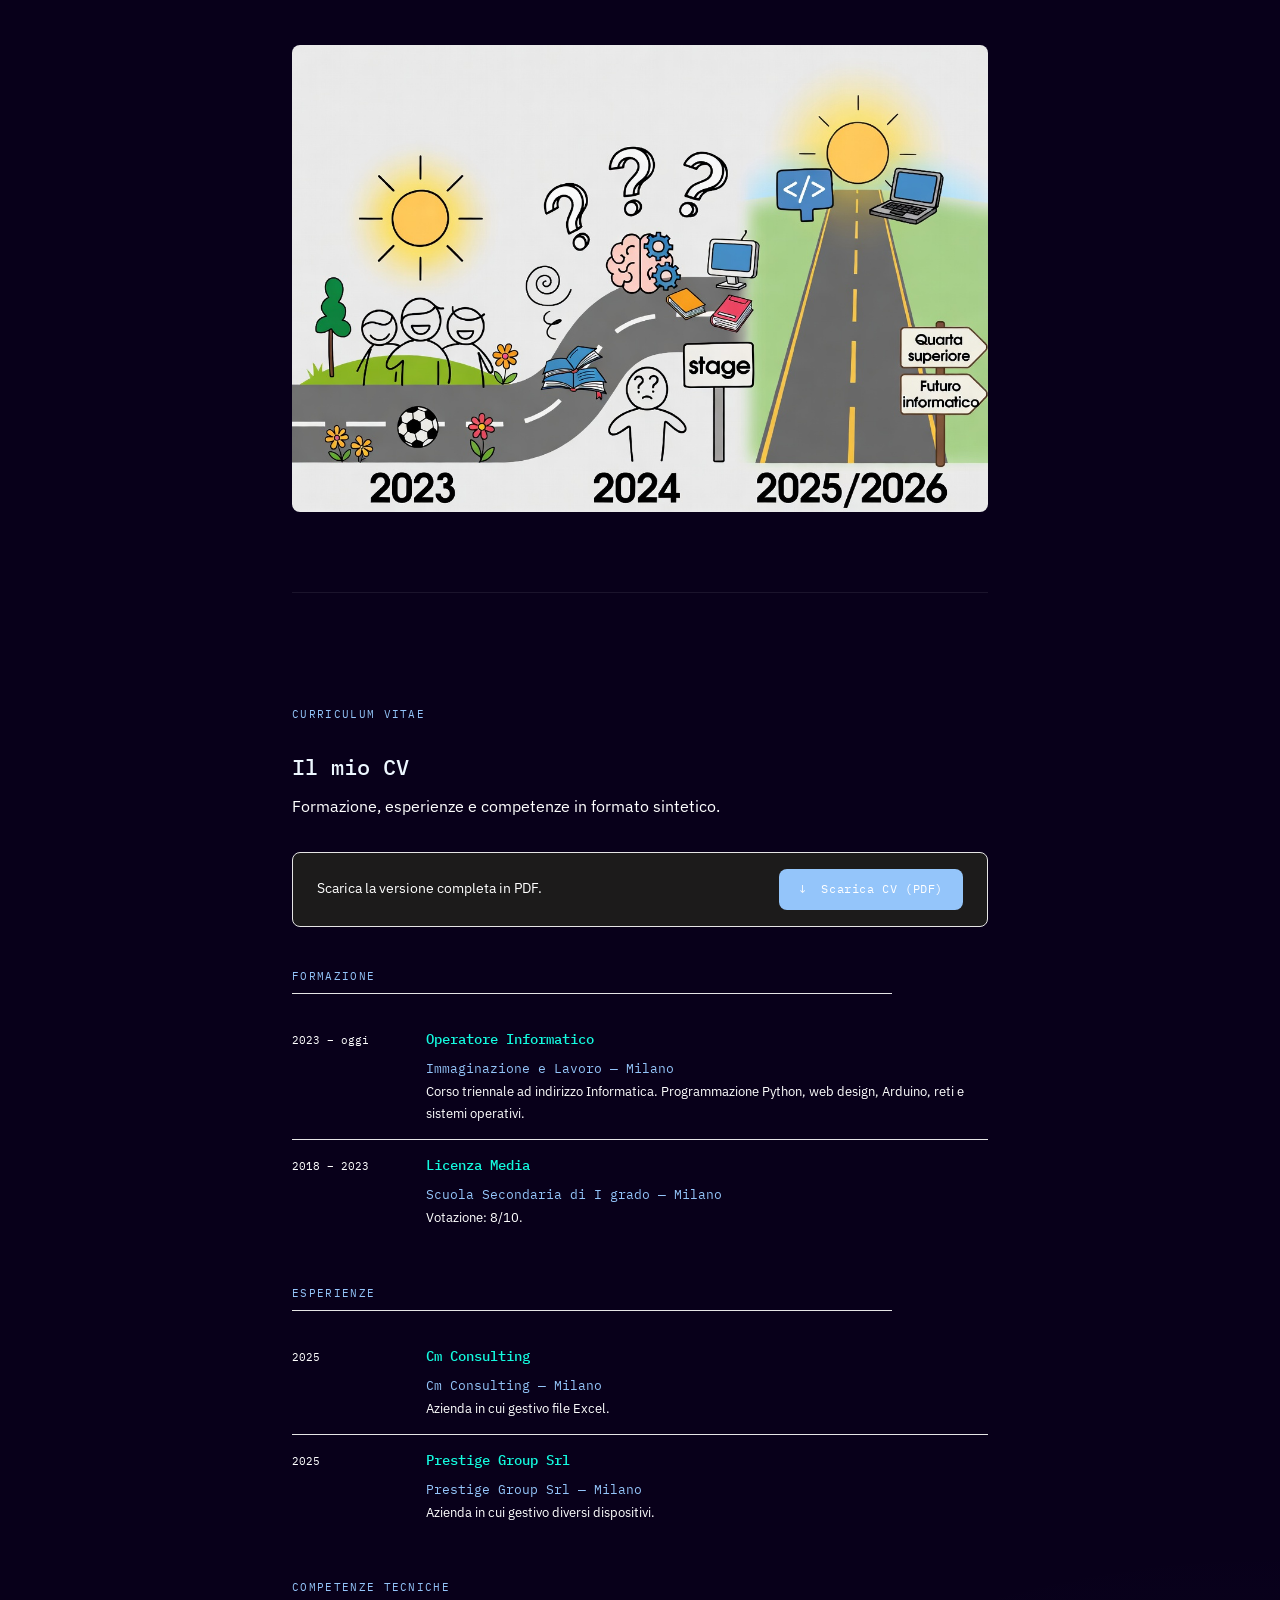
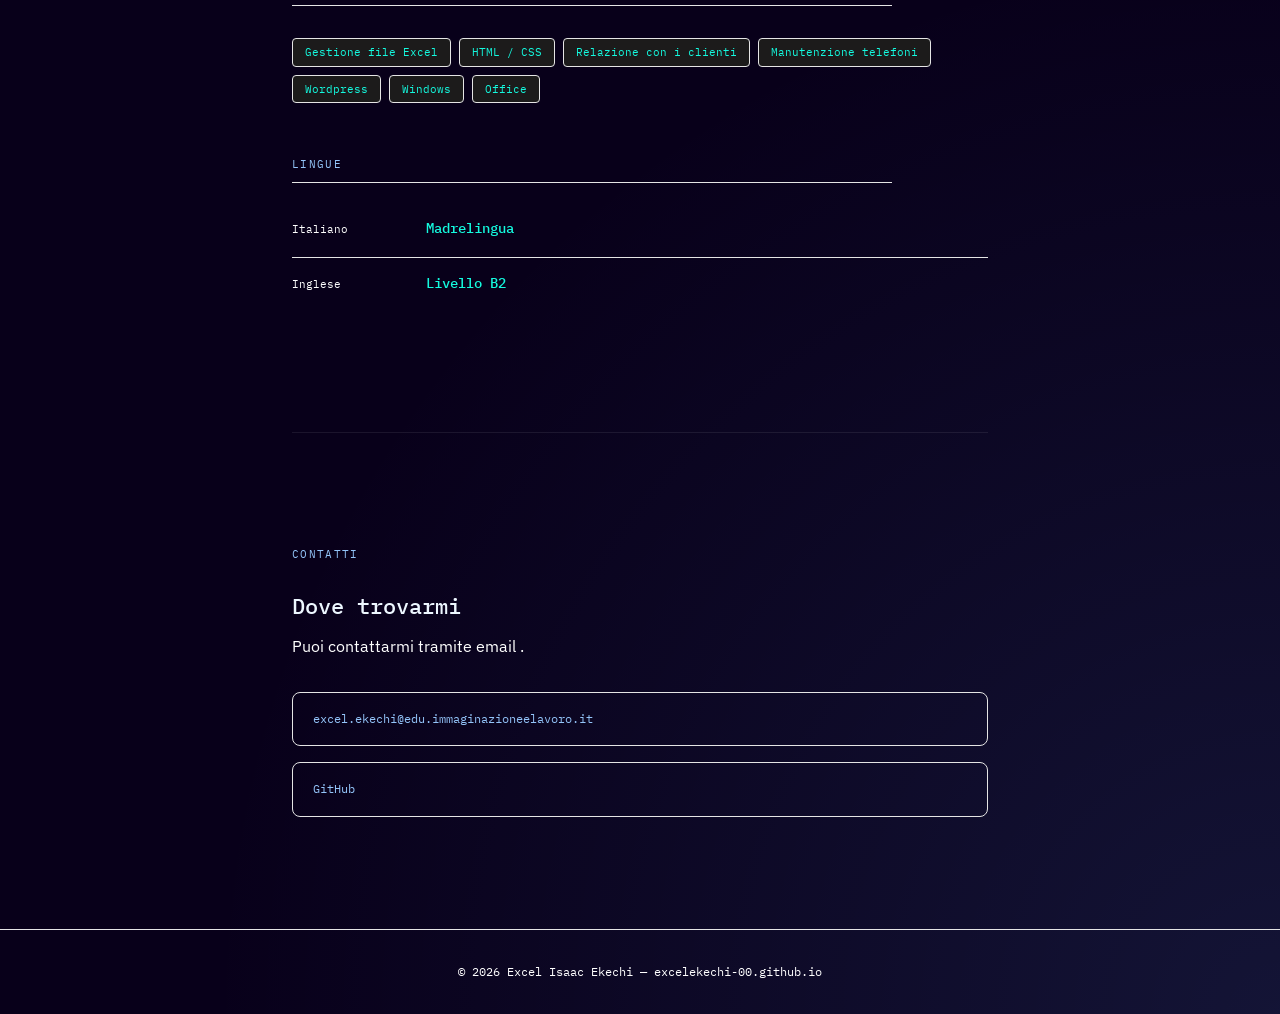
==== commit c3078254: "f" ====
--- a/index.html
+++ b/index.html
@@ -202,14 +202,14 @@
           <div class="progetto-card">
             <div class="progetto-immagine">
                
-                   <img src="Screenshot 2026-06-11 015358.png" alt="Nome progetto" style="width:100%;height:100%;object-fit:cover;">
+                   <img src="Screenshot 2026-06-11 125948.png" alt="Nome progetto" style="width:100%;height:100%;object-fit:cover;">
               
             
             </div>
             <div class="progetto-corpo">
               <h2>Gioco con python</h2>
               <p style="margin-top: 8px;">
-                Gioco fatto con Python.
+                Primo gioco fatto con Python.
               </p>
               <div class="progetto-meta">
                 <!-- ✏️ aggiungi i linguaggi / strumenti usati -->
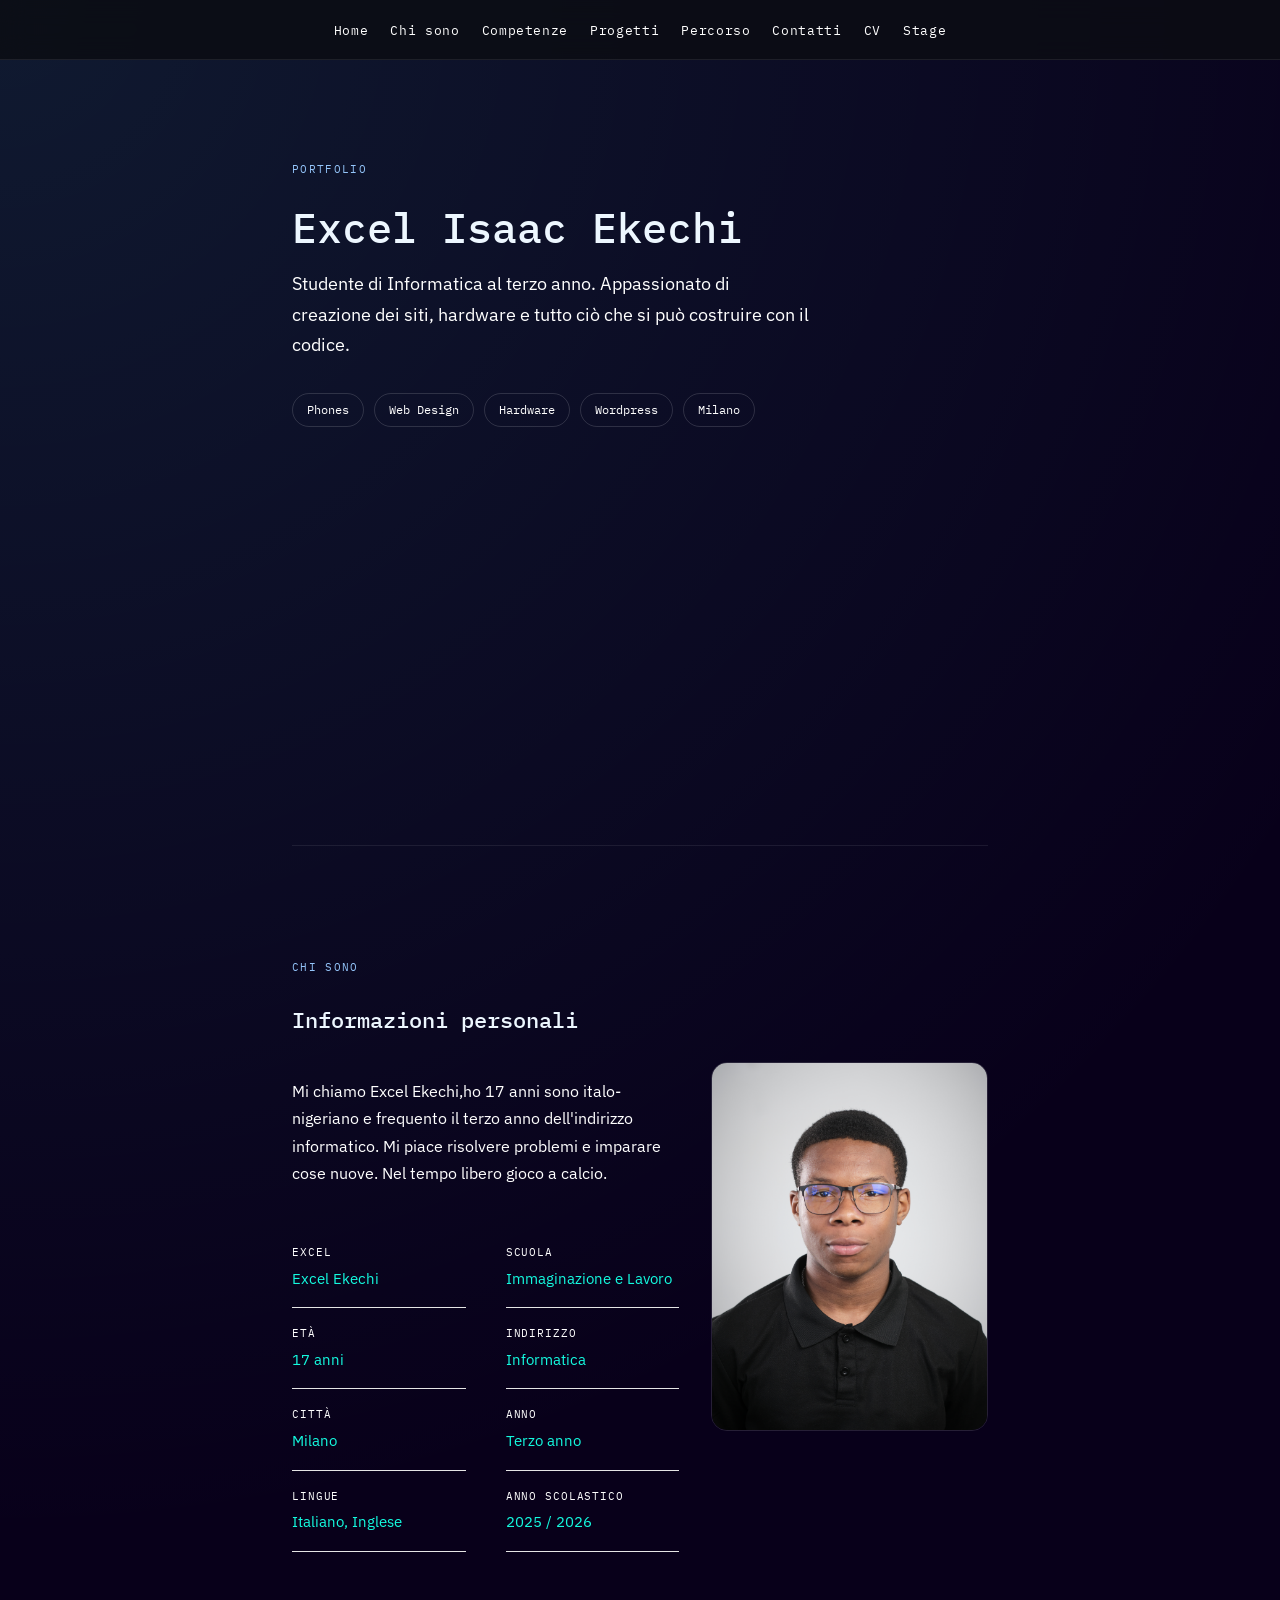
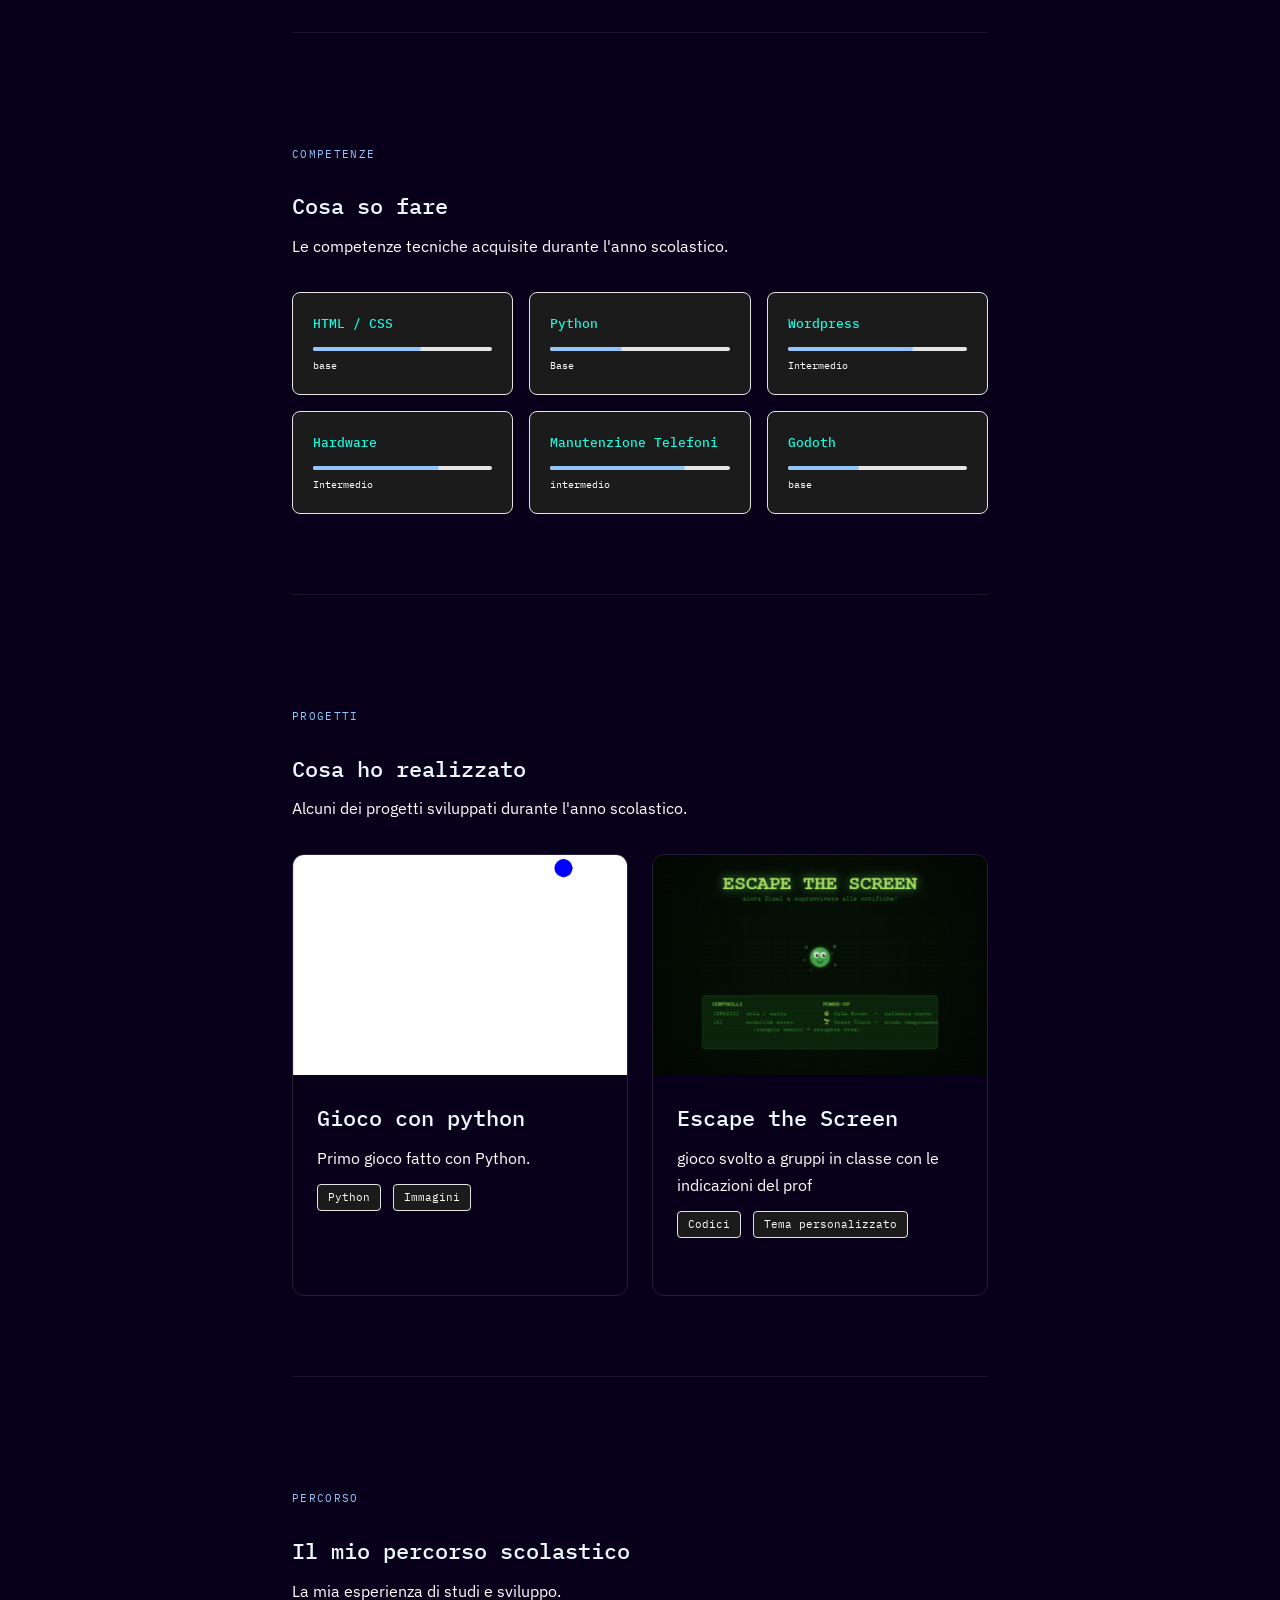
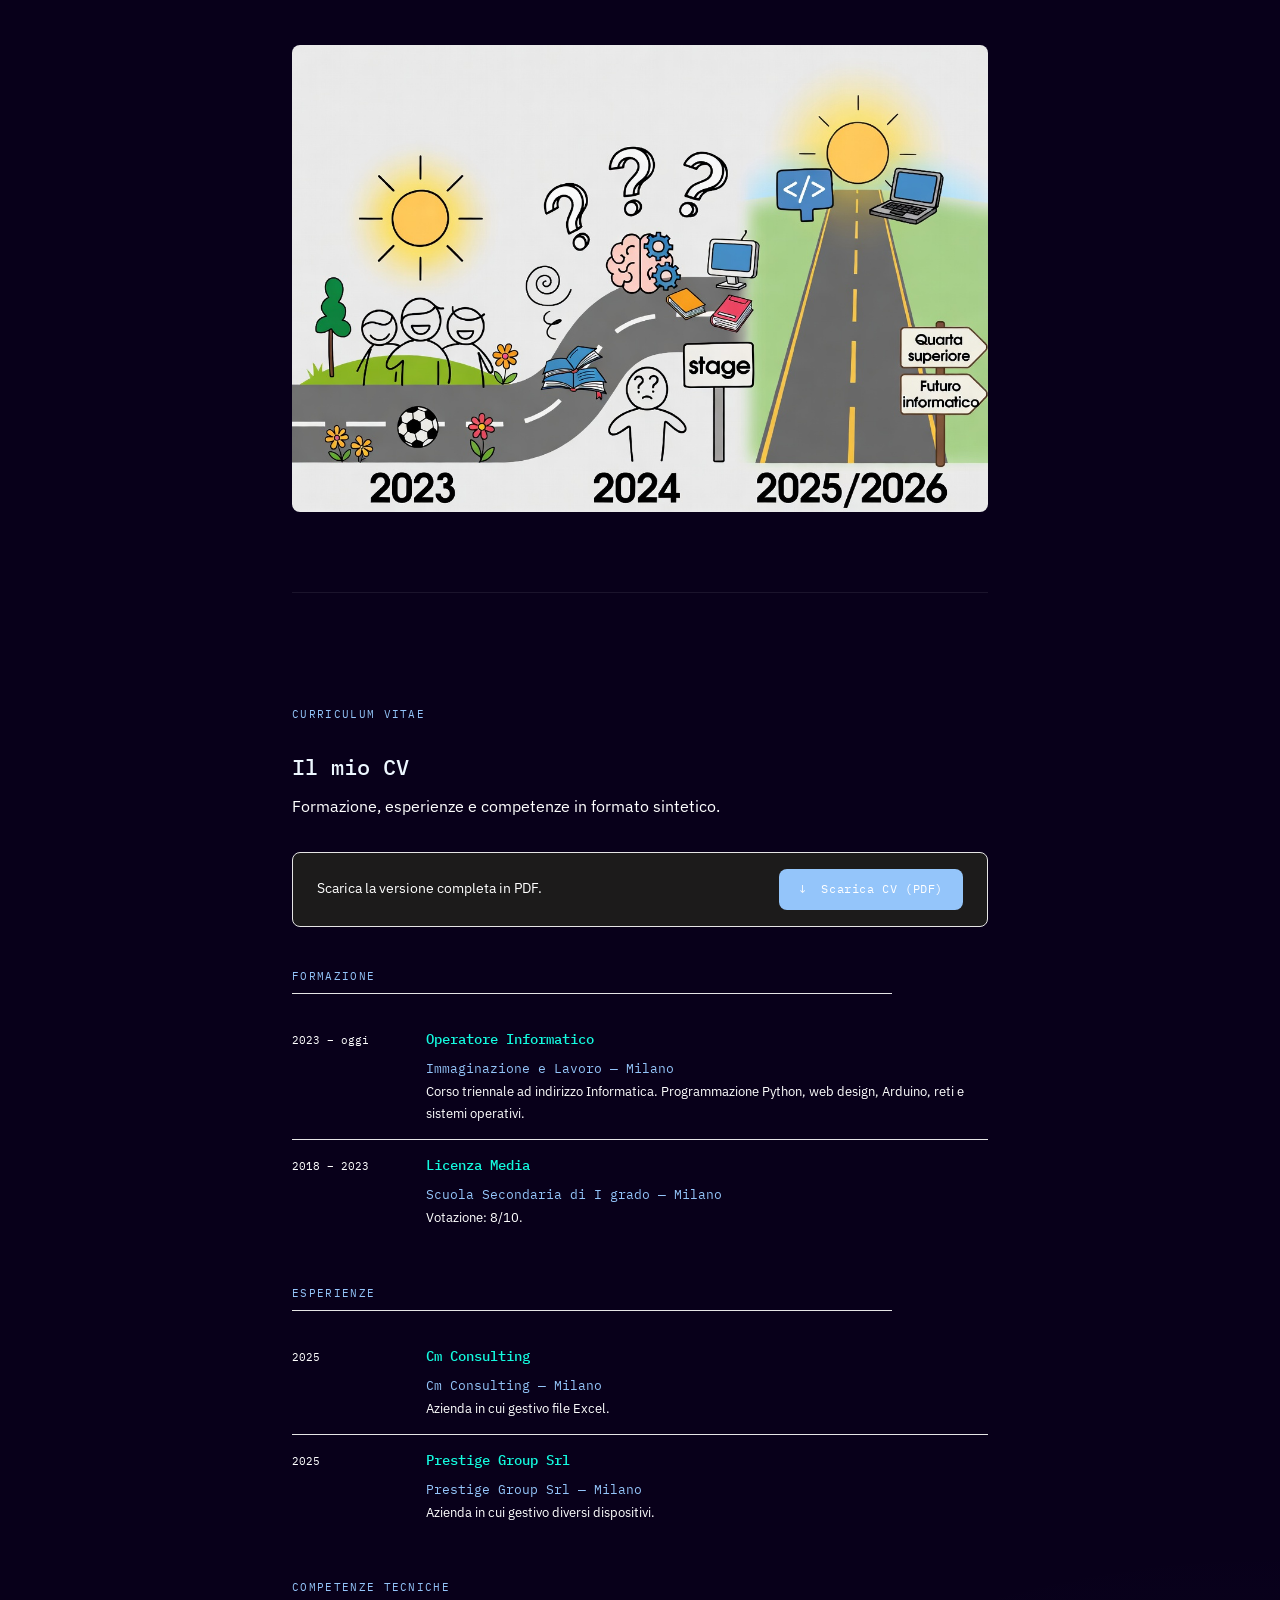
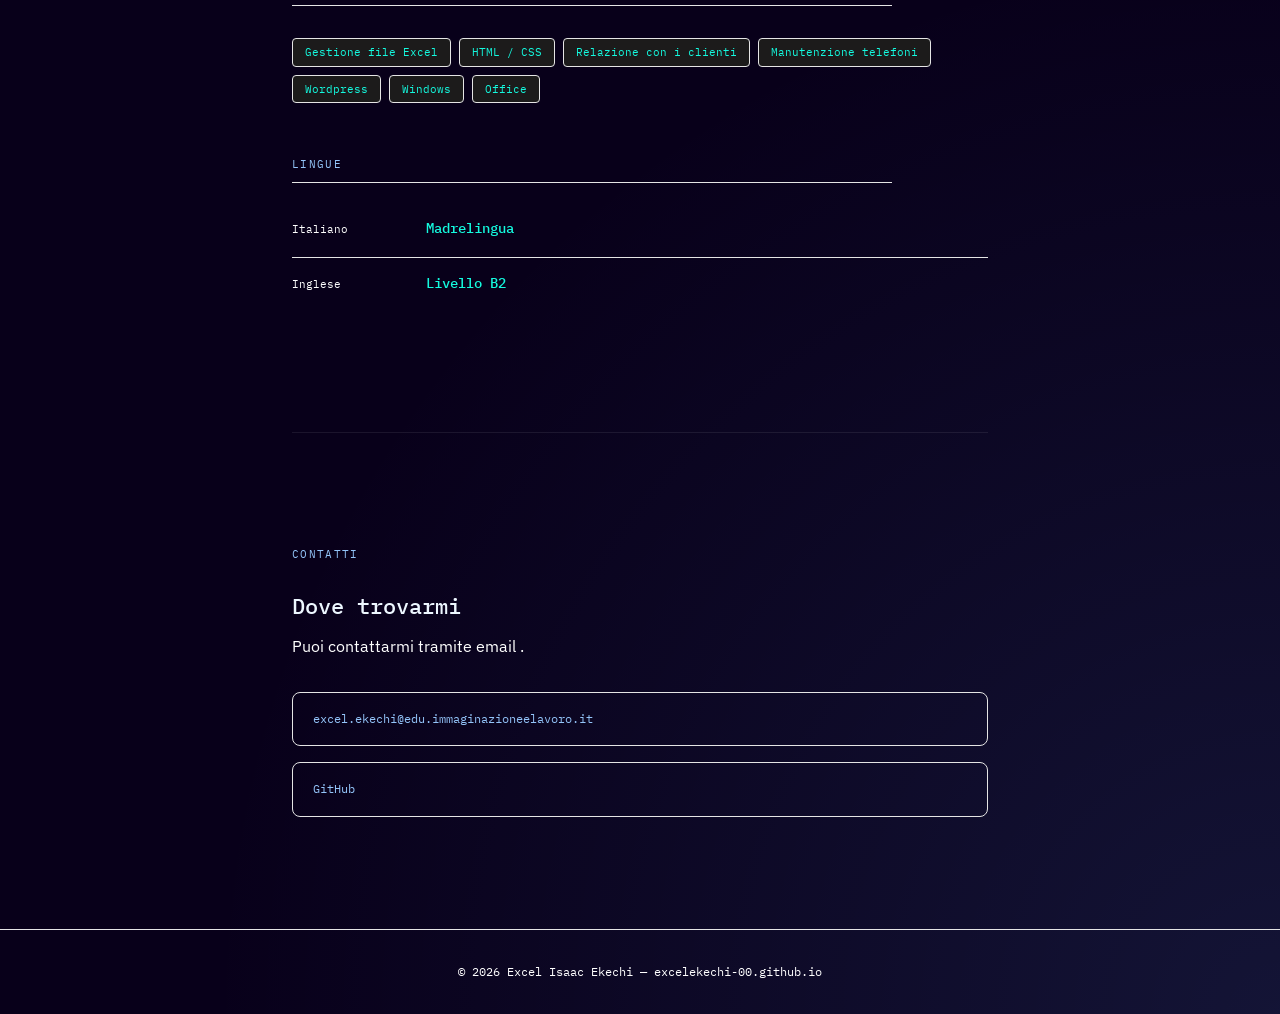
==== commit 310c3c91: "b" ====
--- a/index.html
+++ b/index.html
@@ -228,9 +228,9 @@
             
             </div>
             <div class="progetto-corpo">
-              <h2>Gioco</h2>
+              <h2>Escape the Screen</h2>
               <p style="margin-top: 8px;">
-                gioco svolto con le indicazioni del prof in classe
+                gioco svolto a gruppi in classe con le indicazioni del prof
               </p>
               <div class="progetto-meta">
                 <span class="badge">Codici</span>
